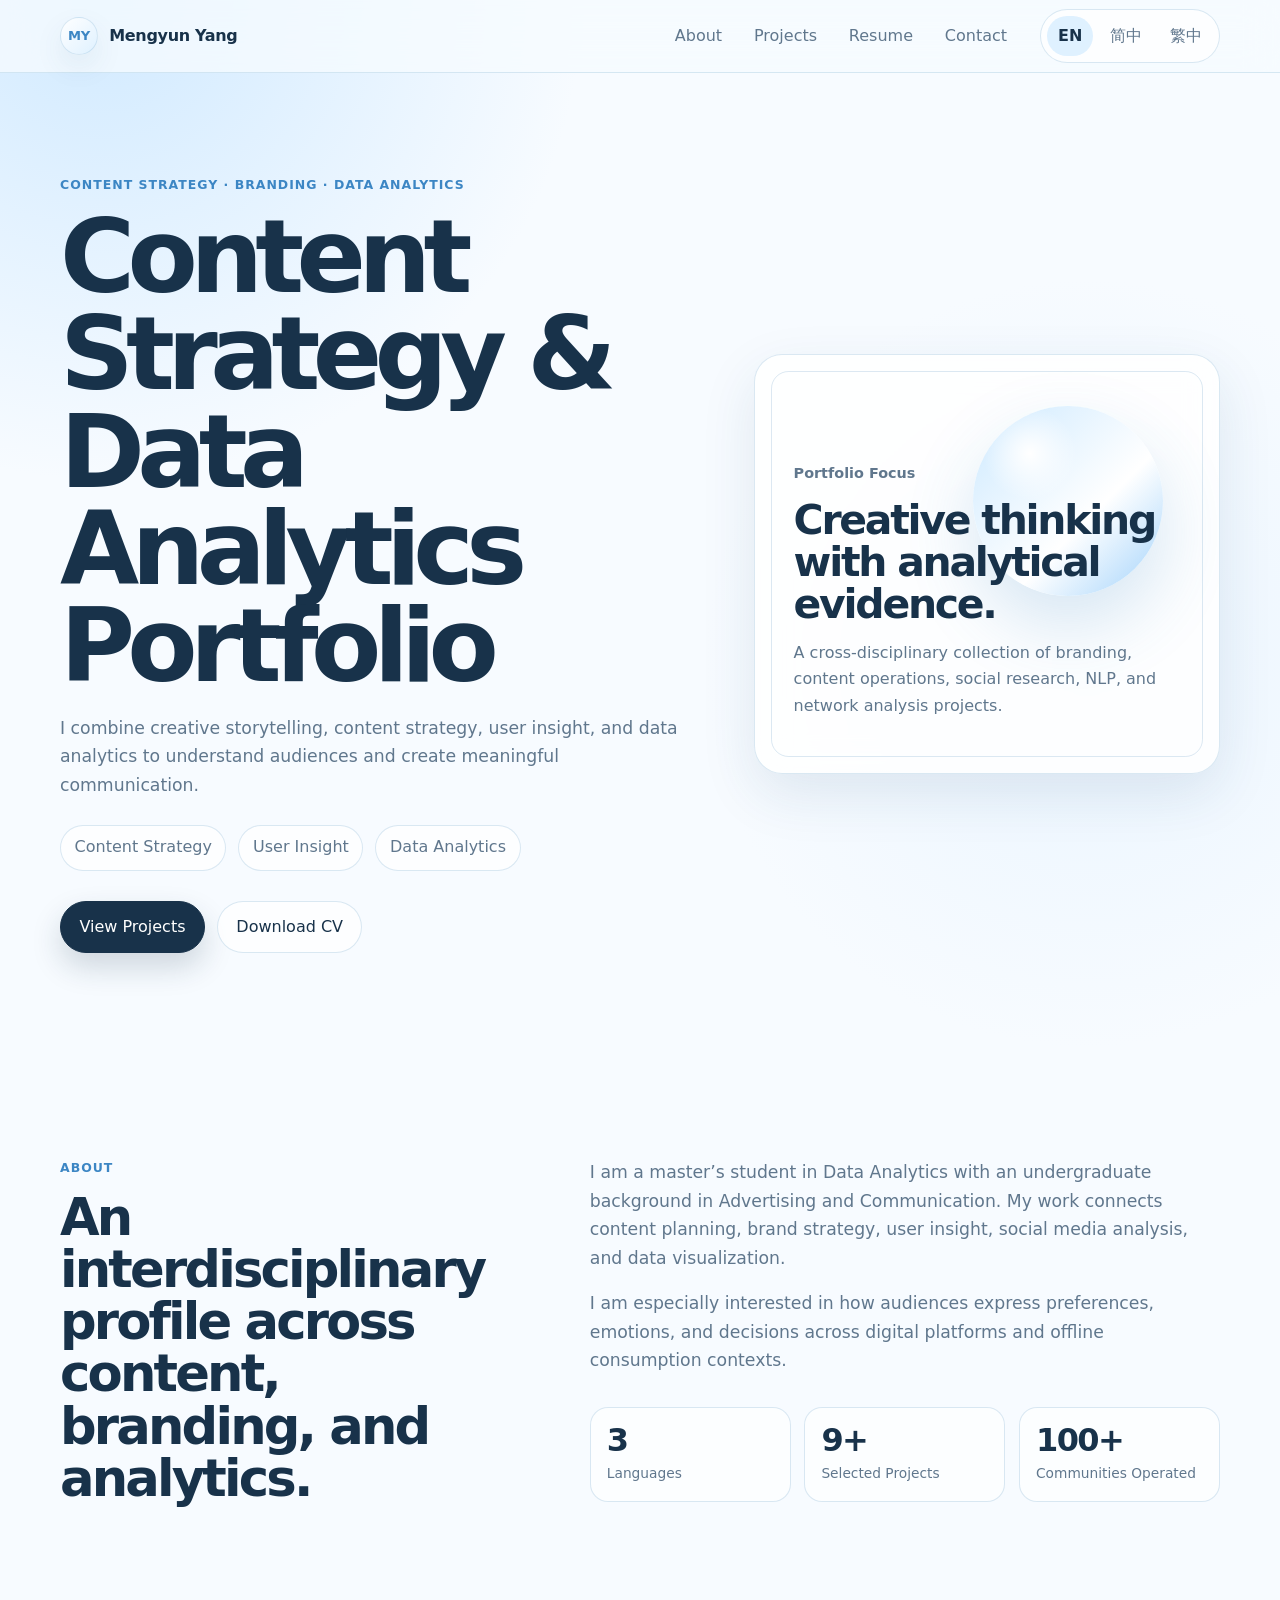
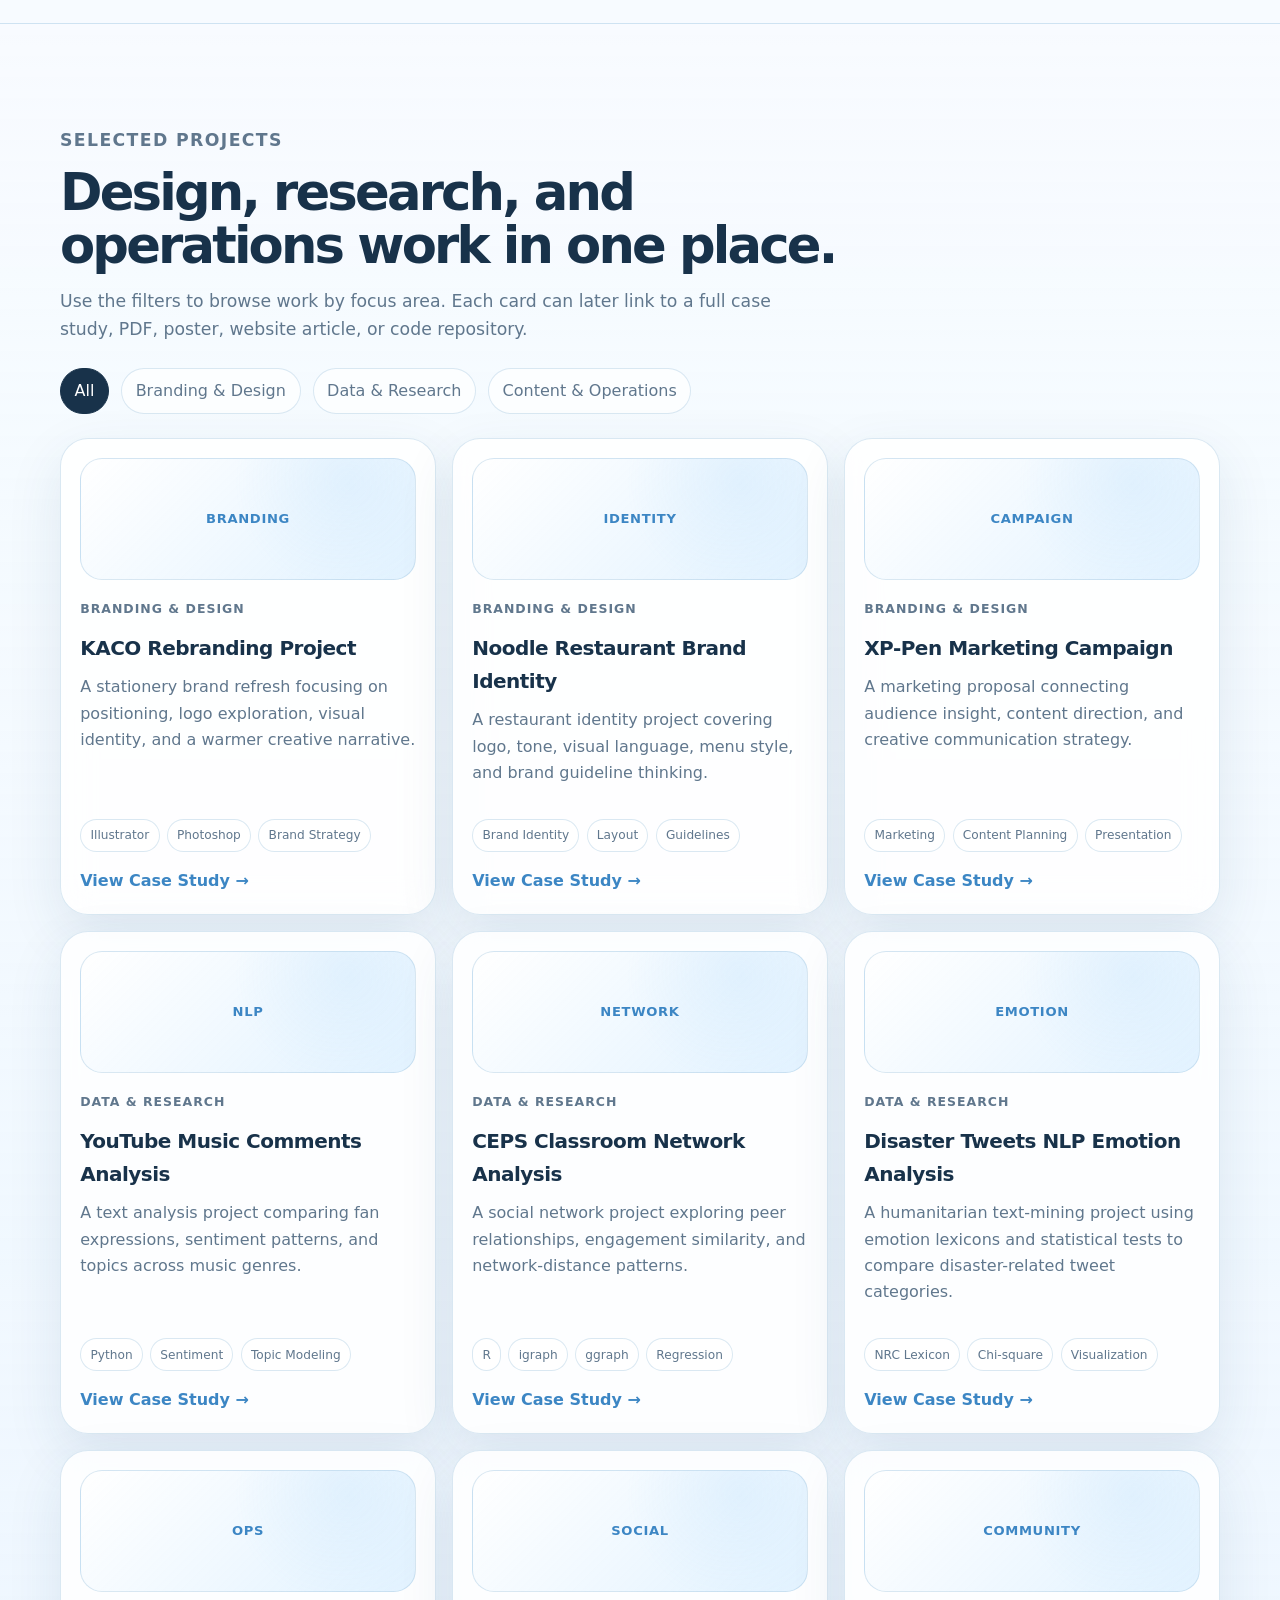
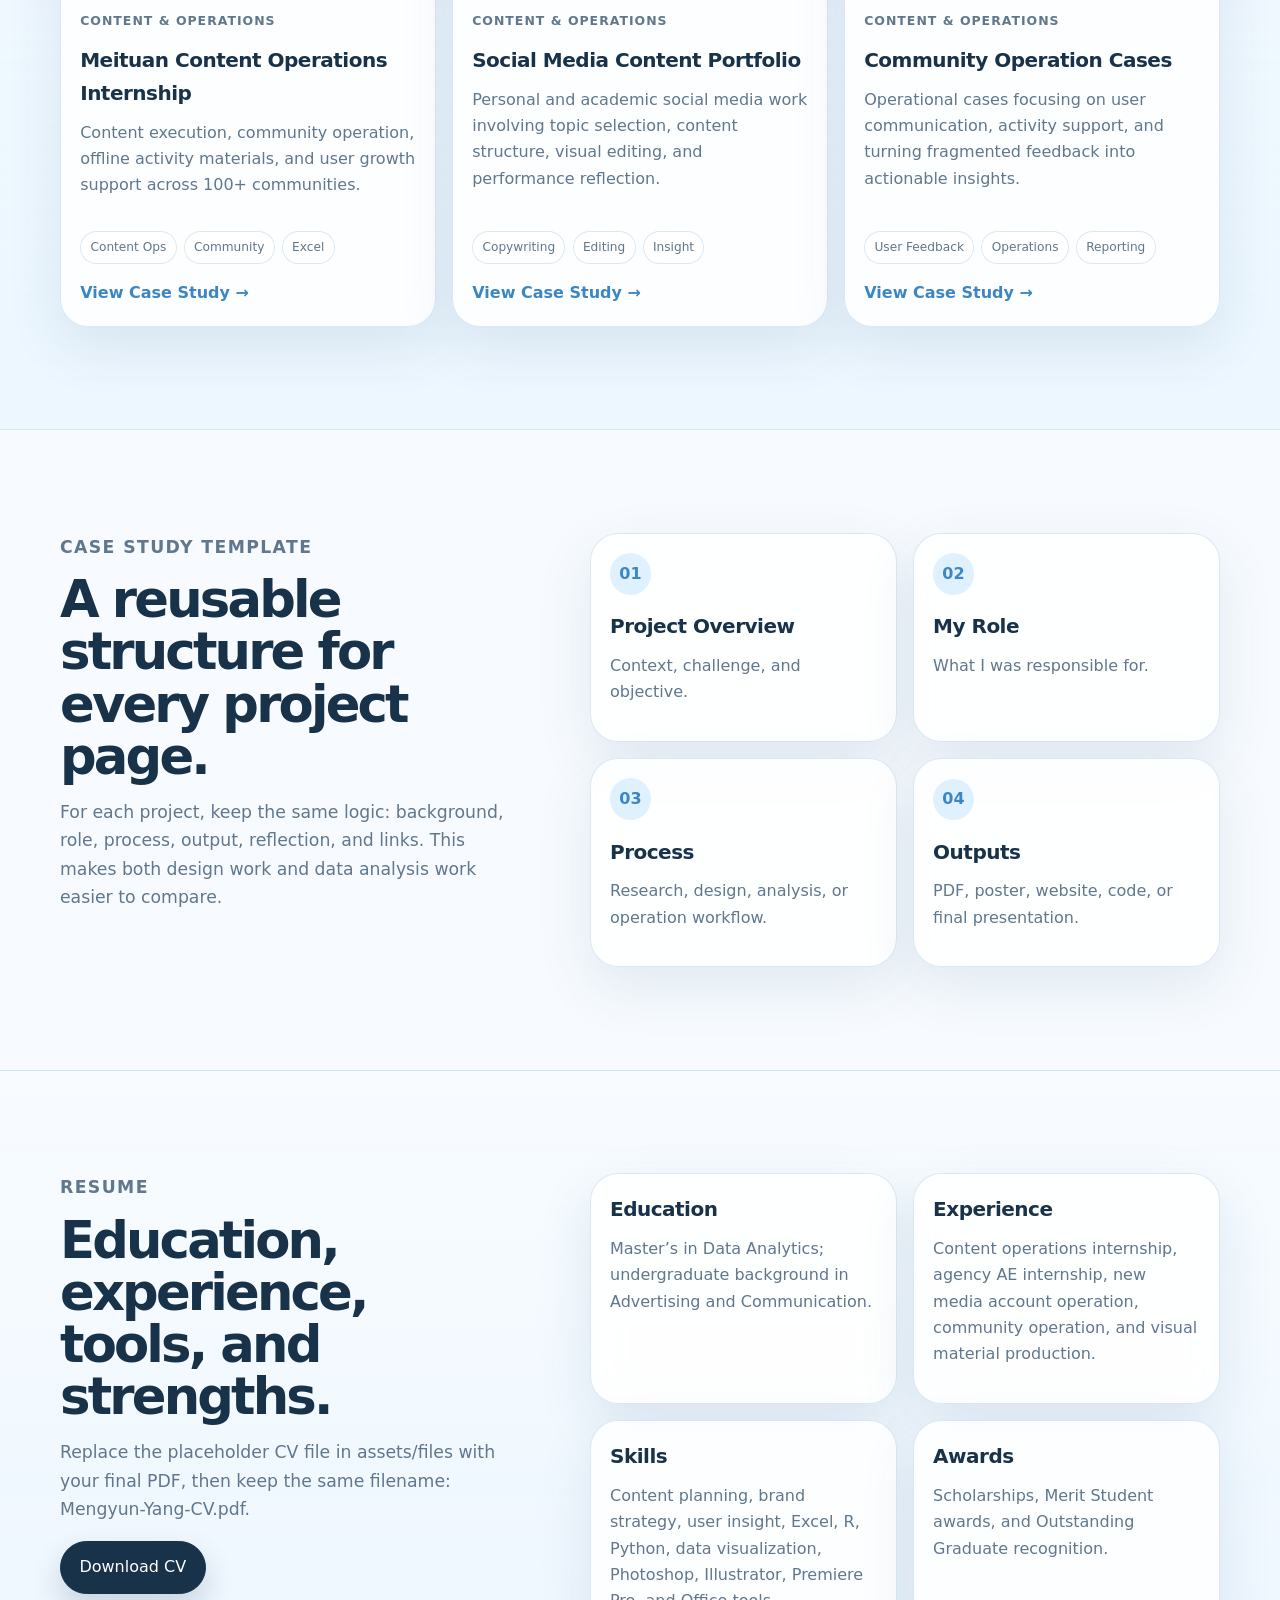
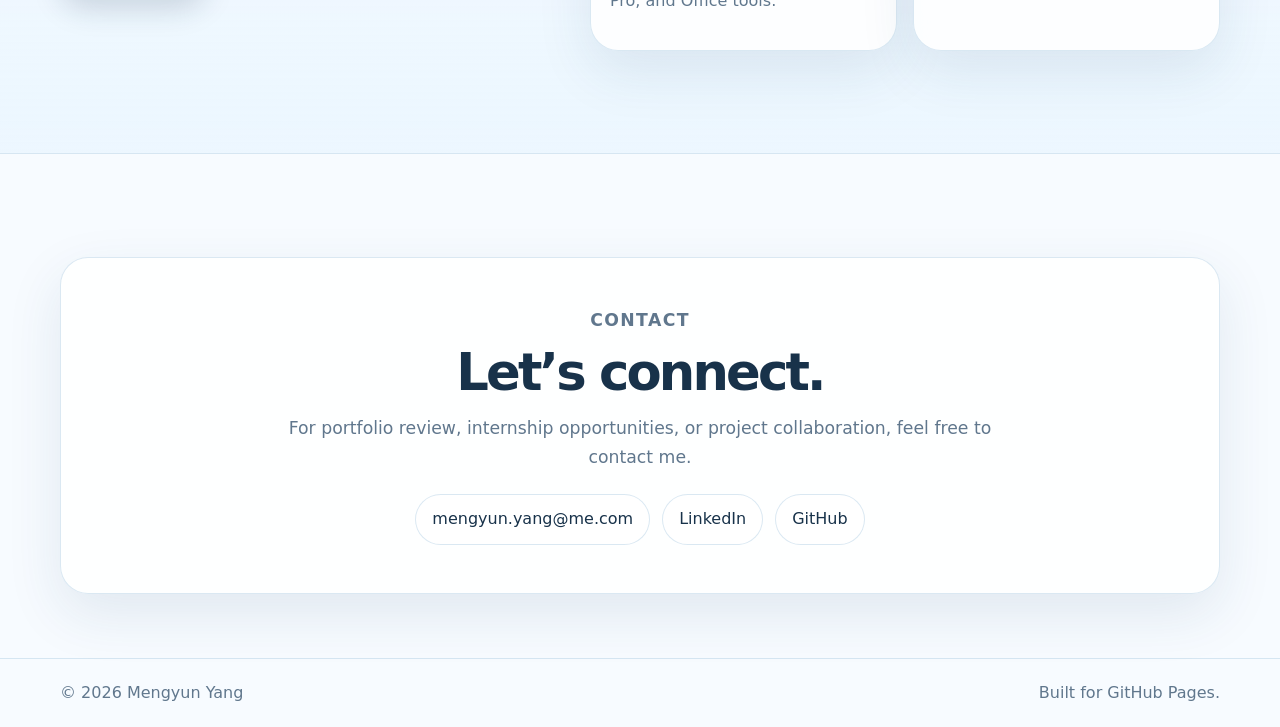
==== index.html @ 07a900ab "Add files via upload" ====
<!doctype html>
<html lang="en" data-theme="light">
<head>
  <meta charset="utf-8" />
  <meta name="viewport" content="width=device-width,initial-scale=1" />
  <title>Mengyun Yang | Content Strategy & Data Analytics Portfolio</title>
  <meta name="description" content="Mengyun Yang's portfolio in content strategy, branding, operations, and data analytics." />
  <meta name="author" content="Mengyun Yang" />
  <meta property="og:title" content="Mengyun Yang Portfolio" />
  <meta property="og:description" content="Content Strategy, Branding, Operations, and Data Analytics Portfolio." />
  <meta property="og:type" content="website" />
  <link rel="icon" href="assets/images/favicon.svg" type="image/svg+xml">
  <link rel="stylesheet" href="assets/css/styles.css" />
</head>

<body>
  <a class="skip-link" href="#main">Skip to main content</a>

  <header class="site-header">
    <div class="container nav-shell">
      <a class="brand" href="#home" aria-label="Mengyun Yang home">
        <span class="brand-mark">MY</span>
        <span>Mengyun Yang</span>
      </a>

      <button class="menu-button" type="button" aria-label="Open navigation" aria-expanded="false">
        <span></span><span></span>
      </button>

      <nav class="site-nav" aria-label="Primary navigation">
        <a href="#about" data-i18n="nav.about">About</a>
        <a href="#projects" data-i18n="nav.projects">Projects</a>
        <a href="#resume" data-i18n="nav.resume">Resume</a>
        <a href="#contact" data-i18n="nav.contact">Contact</a>
      </nav>

      <div class="lang-switcher" aria-label="Language switcher">
        <button type="button" data-lang="en" aria-pressed="true">EN</button>
        <button type="button" data-lang="zhHans" aria-pressed="false">简中</button>
        <button type="button" data-lang="zhHant" aria-pressed="false">繁中</button>
      </div>
    </div>
  </header>

  <main id="main">
    <section id="home" class="hero section">
      <div class="container hero-grid">
        <div class="hero-copy">
          <p class="eyebrow" data-i18n="hero.eyebrow">Content Strategy · Branding · Data Analytics</p>
          <h1 data-i18n="hero.title">Content Strategy & Data Analytics Portfolio</h1>
          <p class="hero-lede" data-i18n="hero.lede">
            I combine creative storytelling, content strategy, user insight, and data analytics to understand audiences and create meaningful communication.
          </p>

          <div class="tag-row" aria-label="Core skills">
            <span data-i18n="hero.tag1">Content Strategy</span>
            <span data-i18n="hero.tag2">User Insight</span>
            <span data-i18n="hero.tag3">Data Analytics</span>
          </div>

          <div class="hero-actions">
            <a class="btn primary" href="#projects" data-i18n="hero.viewProjects">View Projects</a>
            <a class="btn secondary" href="assets/files/Mengyun-Yang-CV.pdf" data-i18n="hero.downloadCV">Download CV</a>
          </div>
        </div>

        <aside class="hero-card" aria-label="Portfolio summary">
          <div class="orb"></div>
          <p class="hero-card-label" data-i18n="hero.cardLabel">Portfolio Focus</p>
          <h2 data-i18n="hero.cardTitle">Creative thinking with analytical evidence.</h2>
          <p data-i18n="hero.cardText">
            A cross-disciplinary collection of branding, content operations, social research, NLP, and network analysis projects.
          </p>
        </aside>
      </div>
    </section>

    <section id="about" class="section">
      <div class="container two-col">
        <div>
          <p class="eyebrow" data-i18n="about.eyebrow">About</p>
          <h2 data-i18n="about.title">An interdisciplinary profile across content, branding, and analytics.</h2>
        </div>
        <div class="prose">
          <p data-i18n="about.p1">
            I am a master’s student in Data Analytics with an undergraduate background in Advertising and Communication. My work connects content planning, brand strategy, user insight, social media analysis, and data visualization.
          </p>
          <p data-i18n="about.p2">
            I am especially interested in how audiences express preferences, emotions, and decisions across digital platforms and offline consumption contexts.
          </p>

          <div class="mini-stats">
            <div><strong>3</strong><span data-i18n="about.stat1">Languages</span></div>
            <div><strong>9+</strong><span data-i18n="about.stat2">Selected Projects</span></div>
            <div><strong>100+</strong><span data-i18n="about.stat3">Communities Operated</span></div>
          </div>
        </div>
      </div>
    </section>

    <section id="projects" class="section section-soft">
      <div class="container">
        <div class="section-head">
          <p class="eyebrow" data-i18n="projects.eyebrow">Selected Projects</p>
          <h2 data-i18n="projects.title">Design, research, and operations work in one place.</h2>
          <p data-i18n="projects.subtitle">
            Use the filters to browse work by focus area. Each card can later link to a full case study, PDF, poster, website article, or code repository.
          </p>
        </div>

        <div class="filter-bar" role="toolbar" aria-label="Project filters">
          <button type="button" class="filter active" data-filter="all" data-i18n="filters.all">All</button>
          <button type="button" class="filter" data-filter="design" data-i18n="filters.design">Branding & Design</button>
          <button type="button" class="filter" data-filter="data" data-i18n="filters.data">Data & Research</button>
          <button type="button" class="filter" data-filter="ops" data-i18n="filters.ops">Content & Operations</button>
        </div>

        <div class="project-grid" id="projectGrid" aria-live="polite"></div>
      </div>
    </section>

    <section id="case-template" class="section">
      <div class="container">
        <div class="case-shell">
          <div>
            <p class="eyebrow" data-i18n="case.eyebrow">Case Study Template</p>
            <h2 data-i18n="case.title">A reusable structure for every project page.</h2>
            <p data-i18n="case.text">
              For each project, keep the same logic: background, role, process, output, reflection, and links. This makes both design work and data analysis work easier to compare.
            </p>
          </div>

          <div class="case-steps">
            <article><span>01</span><h3 data-i18n="case.step1Title">Project Overview</h3><p data-i18n="case.step1Text">Context, challenge, and objective.</p></article>
            <article><span>02</span><h3 data-i18n="case.step2Title">My Role</h3><p data-i18n="case.step2Text">What I was responsible for.</p></article>
            <article><span>03</span><h3 data-i18n="case.step3Title">Process</h3><p data-i18n="case.step3Text">Research, design, analysis, or operation workflow.</p></article>
            <article><span>04</span><h3 data-i18n="case.step4Title">Outputs</h3><p data-i18n="case.step4Text">PDF, poster, website, code, or final presentation.</p></article>
          </div>
        </div>
      </div>
    </section>

    <section id="resume" class="section section-soft">
      <div class="container resume-grid">
        <div>
          <p class="eyebrow" data-i18n="resume.eyebrow">Resume</p>
          <h2 data-i18n="resume.title">Education, experience, tools, and strengths.</h2>
          <p data-i18n="resume.subtitle">
            Replace the placeholder CV file in assets/files with your final PDF, then keep the same filename: Mengyun-Yang-CV.pdf.
          </p>
          <a class="btn primary" href="assets/files/Mengyun-Yang-CV.pdf" data-i18n="resume.download">Download CV</a>
        </div>

        <div class="resume-cards">
          <article class="resume-card">
            <h3 data-i18n="resume.eduTitle">Education</h3>
            <p data-i18n="resume.eduText">Master’s in Data Analytics; undergraduate background in Advertising and Communication.</p>
          </article>

          <article class="resume-card">
            <h3 data-i18n="resume.expTitle">Experience</h3>
            <p data-i18n="resume.expText">Content operations internship, agency AE internship, new media account operation, community operation, and visual material production.</p>
          </article>

          <article class="resume-card">
            <h3 data-i18n="resume.skillTitle">Skills</h3>
            <p data-i18n="resume.skillText">Content planning, brand strategy, user insight, Excel, R, Python, data visualization, Photoshop, Illustrator, Premiere Pro, and Office tools.</p>
          </article>

          <article class="resume-card">
            <h3 data-i18n="resume.awardTitle">Awards</h3>
            <p data-i18n="resume.awardText">Scholarships, Merit Student awards, and Outstanding Graduate recognition.</p>
          </article>
        </div>
      </div>
    </section>

    <section id="contact" class="section contact-section">
      <div class="container contact-card">
        <p class="eyebrow" data-i18n="contact.eyebrow">Contact</p>
        <h2 data-i18n="contact.title">Let’s connect.</h2>
        <p data-i18n="contact.text">For portfolio review, internship opportunities, or project collaboration, feel free to contact me.</p>

        <div class="contact-links">
          <a href="mailto:mengyun.yang@me.com">mengyun.yang@me.com</a>
          <a href="https://www.linkedin.com/" target="_blank" rel="noopener noreferrer">LinkedIn</a>
          <a href="https://github.com/" target="_blank" rel="noopener noreferrer">GitHub</a>
        </div>
      </div>
    </section>
  </main>

  <footer class="site-footer">
    <div class="container footer-inner">
      <span>© <span id="year"></span> Mengyun Yang</span>
      <span data-i18n="footer.note">Built for GitHub Pages.</span>
    </div>
  </footer>

  <script src="assets/js/main.js"></script>
</body>
</html>
---- assets/css/styles.css ----
/* Mengyun Yang Portfolio — GitHub Pages static site */
:root {
  --bg: #f7fbff;
  --bg-soft: #eef7ff;
  --card: rgba(255, 255, 255, 0.86);
  --card-solid: #ffffff;
  --text: #18324a;
  --muted: #60778d;
  --line: rgba(154, 190, 219, 0.36);
  --blue: #8ec6f5;
  --blue-deep: #3c86c4;
  --blue-pale: #dff1ff;
  --shadow: 0 20px 55px rgba(27, 72, 112, 0.10);
  --shadow-soft: 0 12px 30px rgba(27, 72, 112, 0.08);
  --radius: 28px;
  --radius-sm: 18px;
  --max: 1160px;
}

*,
*::before,
*::after {
  box-sizing: border-box;
}

html {
  scroll-behavior: smooth;
}

body {
  margin: 0;
  color: var(--text);
  background:
    radial-gradient(circle at 8% 0%, rgba(196, 228, 255, 0.75), transparent 30rem),
    radial-gradient(circle at 85% 12%, rgba(232, 244, 255, 0.85), transparent 24rem),
    var(--bg);
  font-family:
    Inter,
    ui-sans-serif,
    system-ui,
    -apple-system,
    BlinkMacSystemFont,
    "Segoe UI",
    "Noto Sans SC",
    "Noto Sans TC",
    "PingFang SC",
    "PingFang TC",
    "Microsoft YaHei",
    sans-serif;
  line-height: 1.65;
}

a {
  color: inherit;
  text-decoration: none;
}

button,
input,
textarea {
  font: inherit;
}

button {
  cursor: pointer;
}

img {
  max-width: 100%;
  display: block;
}

.skip-link {
  position: absolute;
  top: 1rem;
  left: 1rem;
  z-index: 999;
  padding: 0.65rem 1rem;
  border-radius: 999px;
  background: white;
  transform: translateY(-200%);
  transition: transform .2s ease;
}

.skip-link:focus {
  transform: translateY(0);
}

.container {
  width: min(var(--max), calc(100% - 2rem));
  margin-inline: auto;
}

.section {
  padding-block: clamp(4rem, 8vw, 7rem);
  scroll-margin-top: 5rem;
}

.section-soft {
  background: linear-gradient(180deg, rgba(255,255,255,0.08), rgba(223,241,255,0.45));
  border-block: 1px solid var(--line);
}

.site-header {
  position: sticky;
  top: 0;
  z-index: 100;
  border-bottom: 1px solid var(--line);
  background: rgba(247, 251, 255, 0.78);
  backdrop-filter: blur(18px);
}

.nav-shell {
  min-height: 72px;
  display: flex;
  align-items: center;
  gap: 1.25rem;
}

.brand {
  display: inline-flex;
  align-items: center;
  gap: 0.7rem;
  font-weight: 760;
  letter-spacing: -0.02em;
  margin-right: auto;
}

.brand-mark {
  width: 38px;
  height: 38px;
  border-radius: 50%;
  display: inline-grid;
  place-items: center;
  background: linear-gradient(135deg, #ffffff, var(--blue-pale));
  border: 1px solid var(--line);
  box-shadow: var(--shadow-soft);
  color: var(--blue-deep);
  font-size: 0.82rem;
}

.site-nav {
  display: flex;
  align-items: center;
  gap: 0.35rem;
}

.site-nav a {
  padding: 0.58rem 0.82rem;
  border-radius: 999px;
  color: var(--muted);
  transition: background .18s ease, color .18s ease;
}

.site-nav a:hover {
  background: rgba(223, 241, 255, 0.8);
  color: var(--text);
}

.lang-switcher {
  display: flex;
  gap: 0.35rem;
  padding: 0.35rem;
  border: 1px solid var(--line);
  border-radius: 999px;
  background: rgba(255,255,255,.65);
}

.lang-switcher button {
  border: 0;
  border-radius: 999px;
  padding: 0.45rem 0.7rem;
  color: var(--muted);
  background: transparent;
}

.lang-switcher button[aria-pressed="true"] {
  background: var(--blue-pale);
  color: var(--text);
  font-weight: 700;
}

.menu-button {
  display: none;
  width: 44px;
  height: 44px;
  border: 1px solid var(--line);
  border-radius: 50%;
  background: rgba(255,255,255,.7);
}

.menu-button span {
  width: 18px;
  height: 2px;
  background: var(--text);
  display: block;
  margin: 5px auto;
  border-radius: 999px;
}

.hero {
  min-height: calc(100vh - 72px);
  display: grid;
  align-items: center;
  padding-block: clamp(4rem, 8vw, 8rem);
}

.hero-grid {
  display: grid;
  grid-template-columns: minmax(0, 1.15fr) minmax(320px, 0.85fr);
  gap: clamp(2rem, 5vw, 5rem);
  align-items: center;
}

.eyebrow {
  margin: 0 0 0.75rem;
  color: var(--blue-deep);
  font-weight: 720;
  letter-spacing: .08em;
  text-transform: uppercase;
  font-size: 0.78rem;
}

h1,
h2,
h3,
p {
  margin-top: 0;
}

h1 {
  max-width: 12ch;
  margin-bottom: 1.2rem;
  font-size: clamp(3.25rem, 8vw, 6.8rem);
  line-height: 0.95;
  letter-spacing: -0.075em;
}

h2 {
  margin-bottom: 1rem;
  font-size: clamp(2rem, 4vw, 3.8rem);
  line-height: 1.02;
  letter-spacing: -0.055em;
}

h3 {
  margin-bottom: 0.6rem;
  font-size: 1.25rem;
  letter-spacing: -0.025em;
}

.hero-lede,
.section-head p,
.prose p,
.case-shell > div > p,
.contact-card p,
.resume-grid > div > p {
  max-width: 66ch;
  color: var(--muted);
  font-size: 1.08rem;
}

.tag-row,
.hero-actions,
.filter-bar,
.contact-links {
  display: flex;
  flex-wrap: wrap;
  gap: 0.75rem;
}

.tag-row {
  margin: 1.6rem 0 1.9rem;
}

.tag-row span,
.filter,
.project-tag {
  border: 1px solid var(--line);
  background: rgba(255,255,255,.7);
  border-radius: 999px;
  padding: 0.55rem 0.85rem;
  color: var(--muted);
}

.btn {
  display: inline-flex;
  align-items: center;
  justify-content: center;
  min-height: 48px;
  padding: 0.75rem 1.15rem;
  border-radius: 999px;
  border: 1px solid var(--line);
  transition: transform .18s ease, box-shadow .18s ease, background .18s ease;
}

.btn:hover {
  transform: translateY(-2px);
}

.btn.primary {
  background: var(--text);
  color: white;
  border-color: var(--text);
  box-shadow: 0 14px 30px rgba(24, 50, 74, .18);
}

.btn.secondary {
  background: rgba(255,255,255,.72);
  color: var(--text);
}

.hero-card,
.contact-card,
.resume-card,
.project-card,
.case-steps article {
  border: 1px solid var(--line);
  background: var(--card);
  box-shadow: var(--shadow);
  border-radius: var(--radius);
  backdrop-filter: blur(16px);
}

.hero-card {
  position: relative;
  overflow: hidden;
  min-height: 420px;
  padding: clamp(1.5rem, 4vw, 2.4rem);
  display: flex;
  flex-direction: column;
  justify-content: flex-end;
}

.orb {
  position: absolute;
  top: 12%;
  right: 12%;
  width: 190px;
  height: 190px;
  border-radius: 50%;
  background:
    radial-gradient(circle at 30% 25%, #fff, transparent 24%),
    linear-gradient(135deg, #cce9ff, #ffffff 60%, #9fd1fb);
  box-shadow: 0 30px 70px rgba(60, 134, 196, .20);
}

.hero-card::before {
  content: "";
  position: absolute;
  inset: 1rem;
  border: 1px solid rgba(154, 190, 219, .35);
  border-radius: calc(var(--radius) - .65rem);
  pointer-events: none;
}

.hero-card-label {
  color: var(--blue-deep);
  font-size: .9rem;
  font-weight: 700;
}

.hero-card h2 {
  position: relative;
  margin-bottom: .9rem;
  font-size: clamp(2rem, 3.2vw, 3rem);
}

.hero-card p {
  position: relative;
  color: var(--muted);
}

.two-col,
.resume-grid,
.case-shell {
  display: grid;
  grid-template-columns: 0.85fr 1.15fr;
  gap: clamp(2rem, 5vw, 4rem);
  align-items: start;
}

.prose {
  font-size: 1.04rem;
}

.mini-stats {
  display: grid;
  grid-template-columns: repeat(3, 1fr);
  gap: .85rem;
  margin-top: 2rem;
}

.mini-stats div {
  padding: 1rem;
  border: 1px solid var(--line);
  border-radius: var(--radius-sm);
  background: rgba(255,255,255,.65);
}

.mini-stats strong {
  display: block;
  font-size: 2rem;
  line-height: 1;
  letter-spacing: -0.05em;
}

.mini-stats span {
  display: block;
  margin-top: 0.4rem;
  color: var(--muted);
  font-size: 0.86rem;
}

.section-head {
  max-width: 780px;
  margin-bottom: 1.5rem;
}

.filter-bar {
  margin-bottom: 1.5rem;
}

.filter {
  cursor: pointer;
  transition: all .18s ease;
}

.filter.active,
.filter:hover {
  background: var(--text);
  color: white;
  border-color: var(--text);
}

.project-grid {
  display: grid;
  grid-template-columns: repeat(3, minmax(0, 1fr));
  gap: 1rem;
}

.project-card {
  min-height: 340px;
  display: flex;
  flex-direction: column;
  padding: 1.2rem;
  overflow: hidden;
  transition: transform .18s ease, box-shadow .18s ease, border-color .18s ease;
}

.project-card:hover {
  transform: translateY(-4px);
  border-color: rgba(60, 134, 196, .35);
  box-shadow: 0 24px 65px rgba(27, 72, 112, .13);
}

.project-cover {
  height: 122px;
  border-radius: 22px;
  margin-bottom: 1.2rem;
  background:
    linear-gradient(135deg, rgba(255,255,255,.7), rgba(223,241,255,.9)),
    radial-gradient(circle at 80% 20%, rgba(142,198,245,.65), transparent 40%);
  border: 1px solid var(--line);
  display: grid;
  place-items: center;
  color: var(--blue-deep);
  font-size: .82rem;
  font-weight: 700;
  letter-spacing: .05em;
  text-transform: uppercase;
}

.project-card p {
  color: var(--muted);
}

.project-meta {
  display: flex;
  flex-wrap: wrap;
  gap: 0.45rem;
  margin-top: auto;
  padding-top: 1rem;
}

.project-tag {
  font-size: 0.76rem;
  padding: 0.36rem 0.58rem;
}

.card-actions {
  display: flex;
  flex-wrap: wrap;
  gap: .6rem;
  margin-top: 1rem;
}

.card-link {
  color: var(--blue-deep);
  font-weight: 700;
}

.case-steps {
  display: grid;
  grid-template-columns: repeat(2, minmax(0, 1fr));
  gap: 1rem;
}

.case-steps article,
.resume-card {
  padding: 1.2rem;
}

.case-steps span {
  display: inline-grid;
  place-items: center;
  width: 2.6rem;
  height: 2.6rem;
  border-radius: 50%;
  background: var(--blue-pale);
  color: var(--blue-deep);
  font-weight: 800;
  margin-bottom: 1rem;
}

.case-steps p,
.resume-card p {
  color: var(--muted);
}

.resume-cards {
  display: grid;
  grid-template-columns: repeat(2, minmax(0, 1fr));
  gap: 1rem;
}

.contact-section {
  padding-bottom: 4rem;
}

.contact-card {
  padding: clamp(1.5rem, 5vw, 3rem);
  text-align: center;
}

.contact-card p {
  margin-inline: auto;
}

.contact-links {
  justify-content: center;
  margin-top: 1.4rem;
}

.contact-links a {
  border: 1px solid var(--line);
  border-radius: 999px;
  background: rgba(255,255,255,.72);
  padding: 0.72rem 1rem;
  transition: all .18s ease;
}

.contact-links a:hover {
  transform: translateY(-2px);
  background: var(--blue-pale);
}

.site-footer {
  border-top: 1px solid var(--line);
  padding: 1.3rem 0;
  color: var(--muted);
}

.footer-inner {
  display: flex;
  justify-content: space-between;
  gap: 1rem;
  flex-wrap: wrap;
}

@media (max-width: 980px) {
  .hero-grid,
  .two-col,
  .resume-grid,
  .case-shell {
    grid-template-columns: 1fr;
  }

  h1 {
    max-width: 100%;
  }

  .project-grid {
    grid-template-columns: repeat(2, minmax(0, 1fr));
  }

  .hero-card {
    min-height: 340px;
  }
}

@media (max-width: 760px) {
  .nav-shell {
    flex-wrap: wrap;
    padding-block: .75rem;
  }

  .menu-button {
    display: inline-block;
  }

  .site-nav {
    order: 10;
    display: none;
    width: 100%;
    flex-direction: column;
    align-items: stretch;
    padding-top: .5rem;
  }

  .site-nav.open {
    display: flex;
  }

  .site-nav a {
    background: rgba(255,255,255,.65);
  }

  .lang-switcher {
    margin-left: auto;
  }

  .project-grid,
  .case-steps,
  .resume-cards,
  .mini-stats {
    grid-template-columns: 1fr;
  }

  .section {
    padding-block: 4rem;
  }

  h1 {
    font-size: clamp(3rem, 15vw, 4.6rem);
  }
}

@media (prefers-reduced-motion: reduce) {
  *,
  *::before,
  *::after {
    transition: none !important;
    scroll-behavior: auto !important;
  }
}
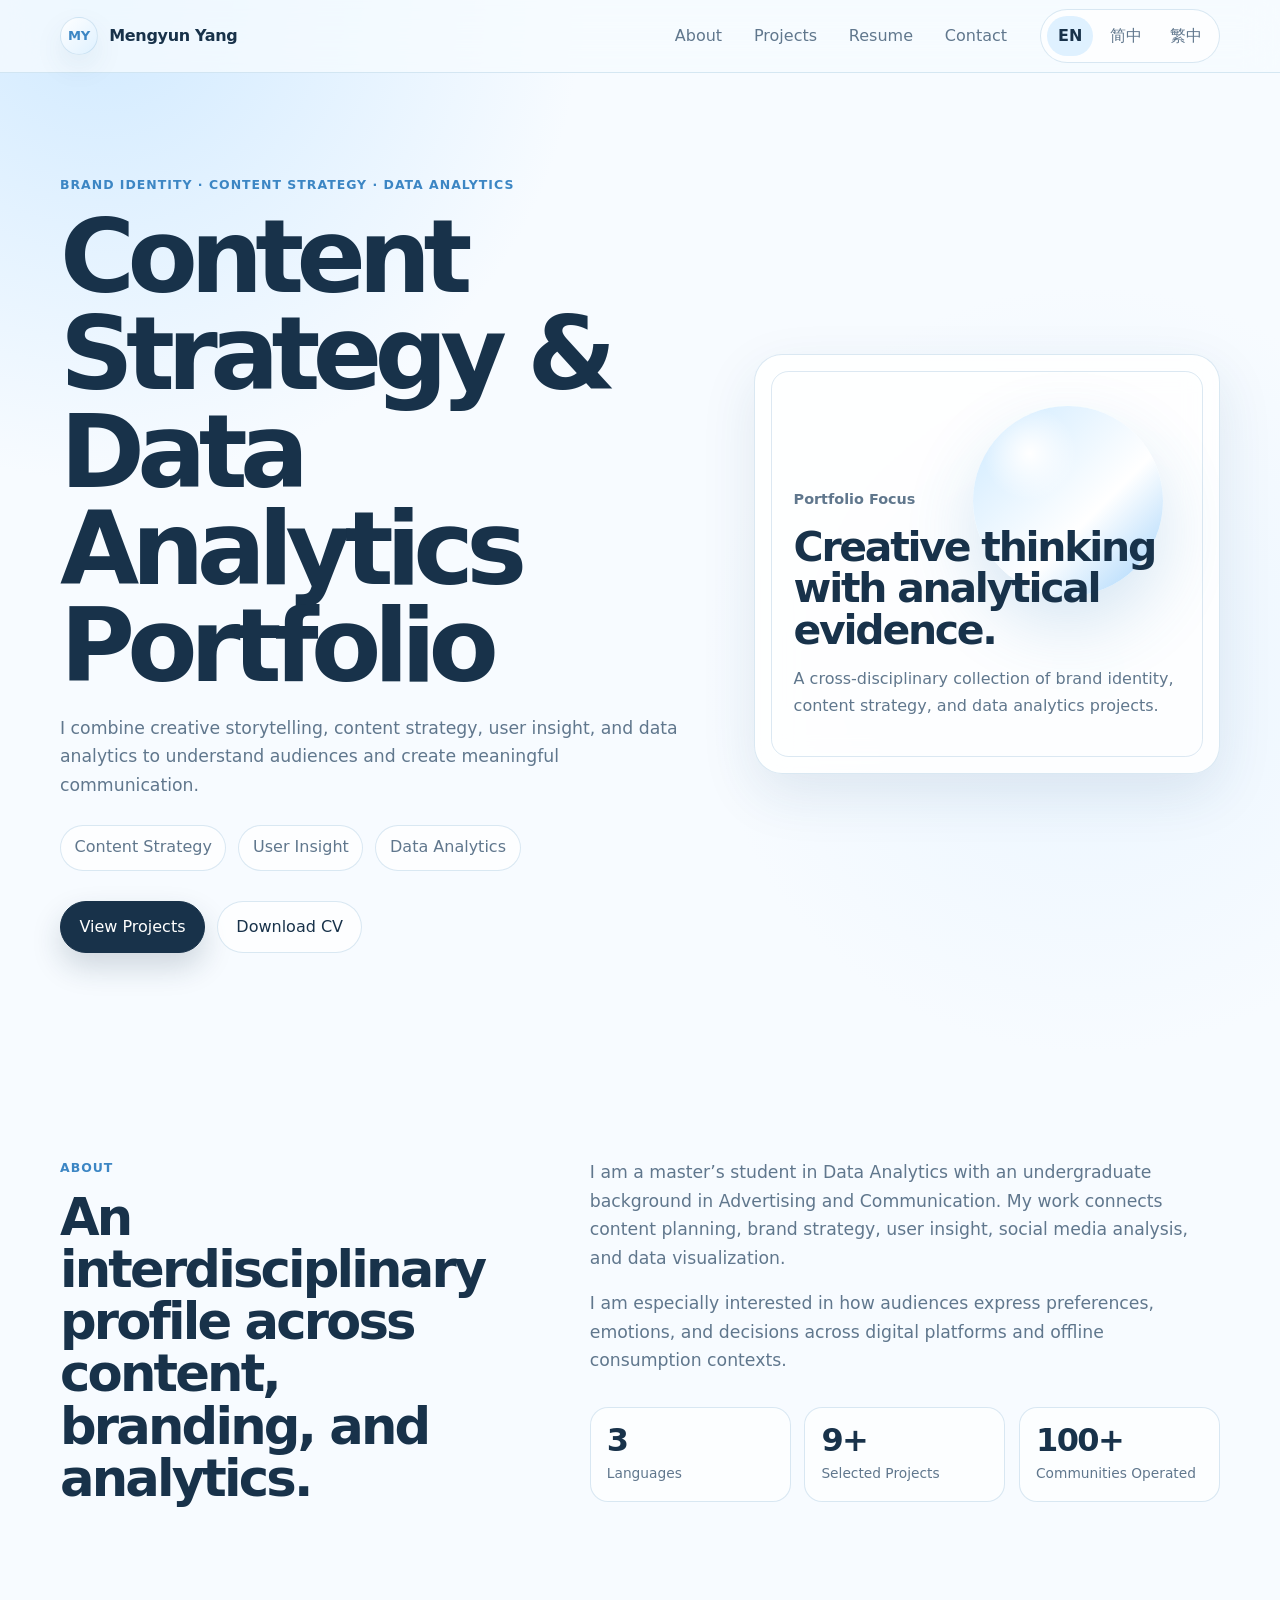
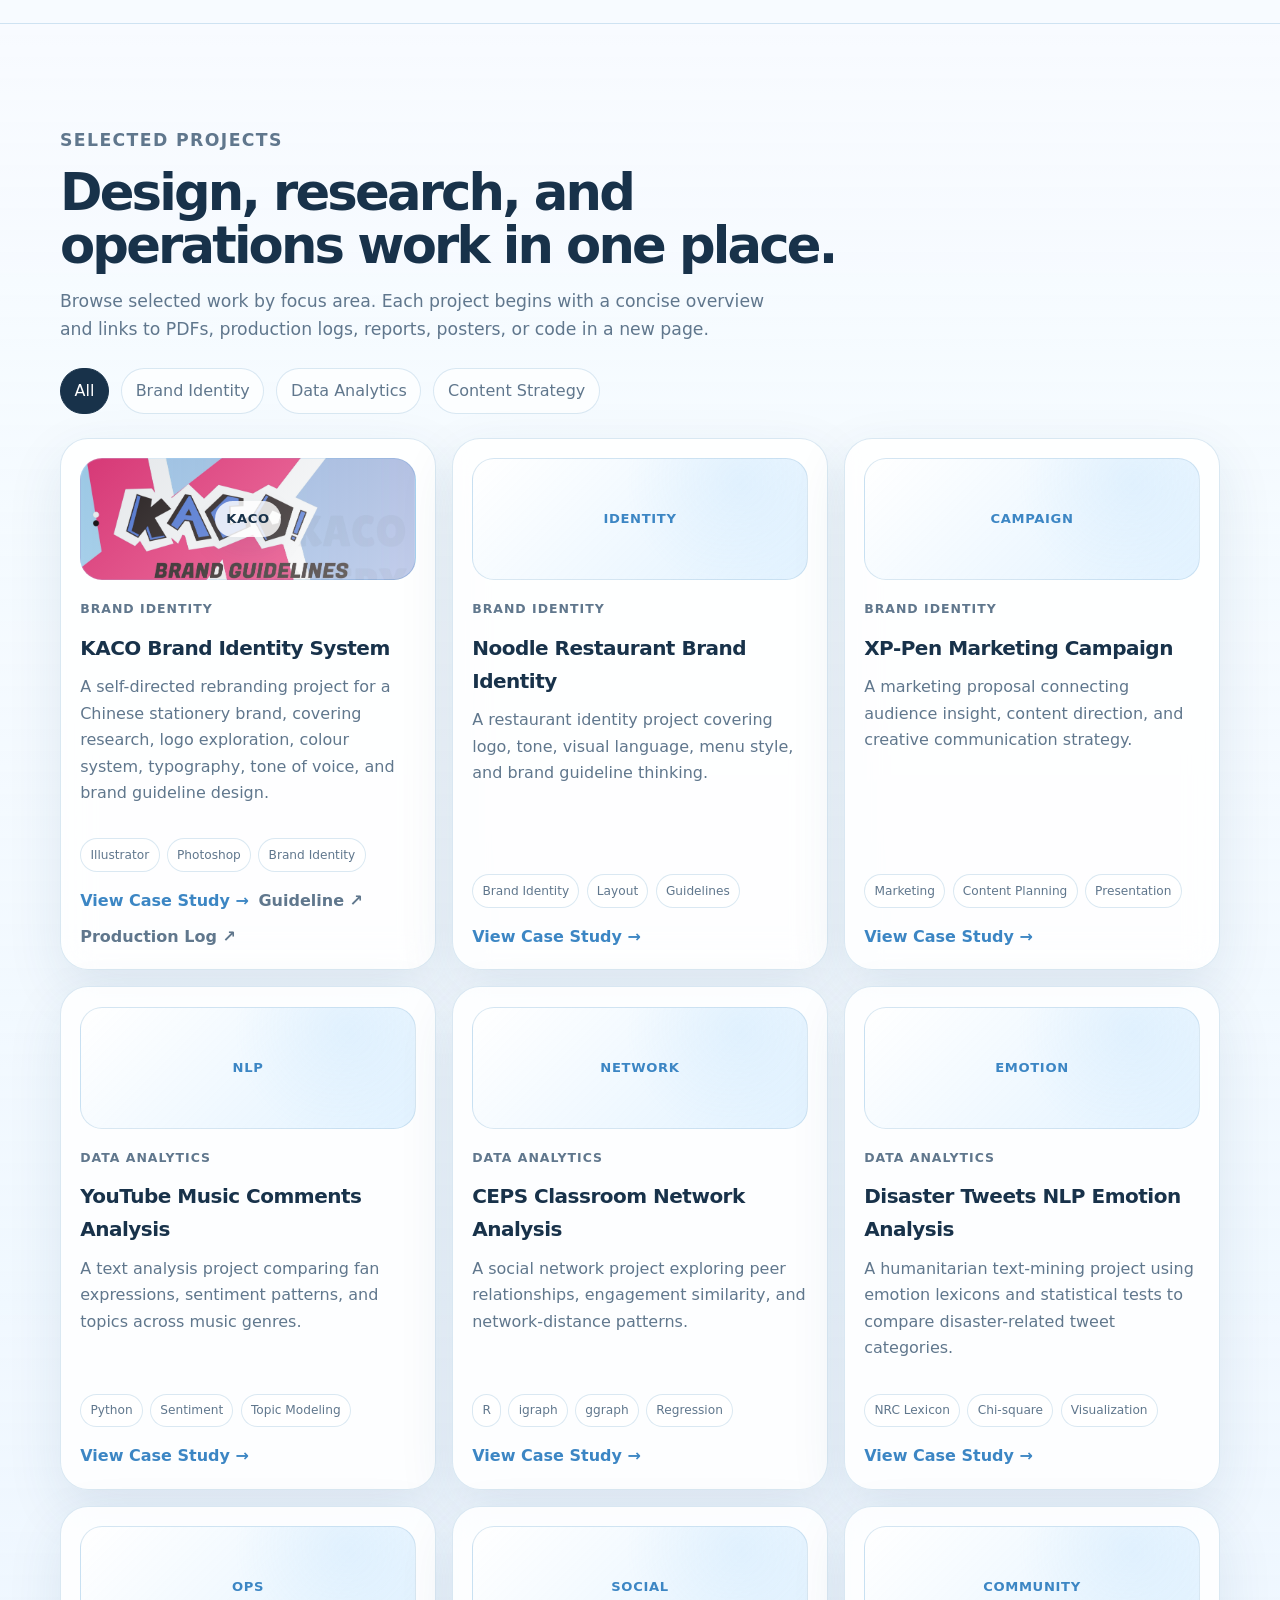
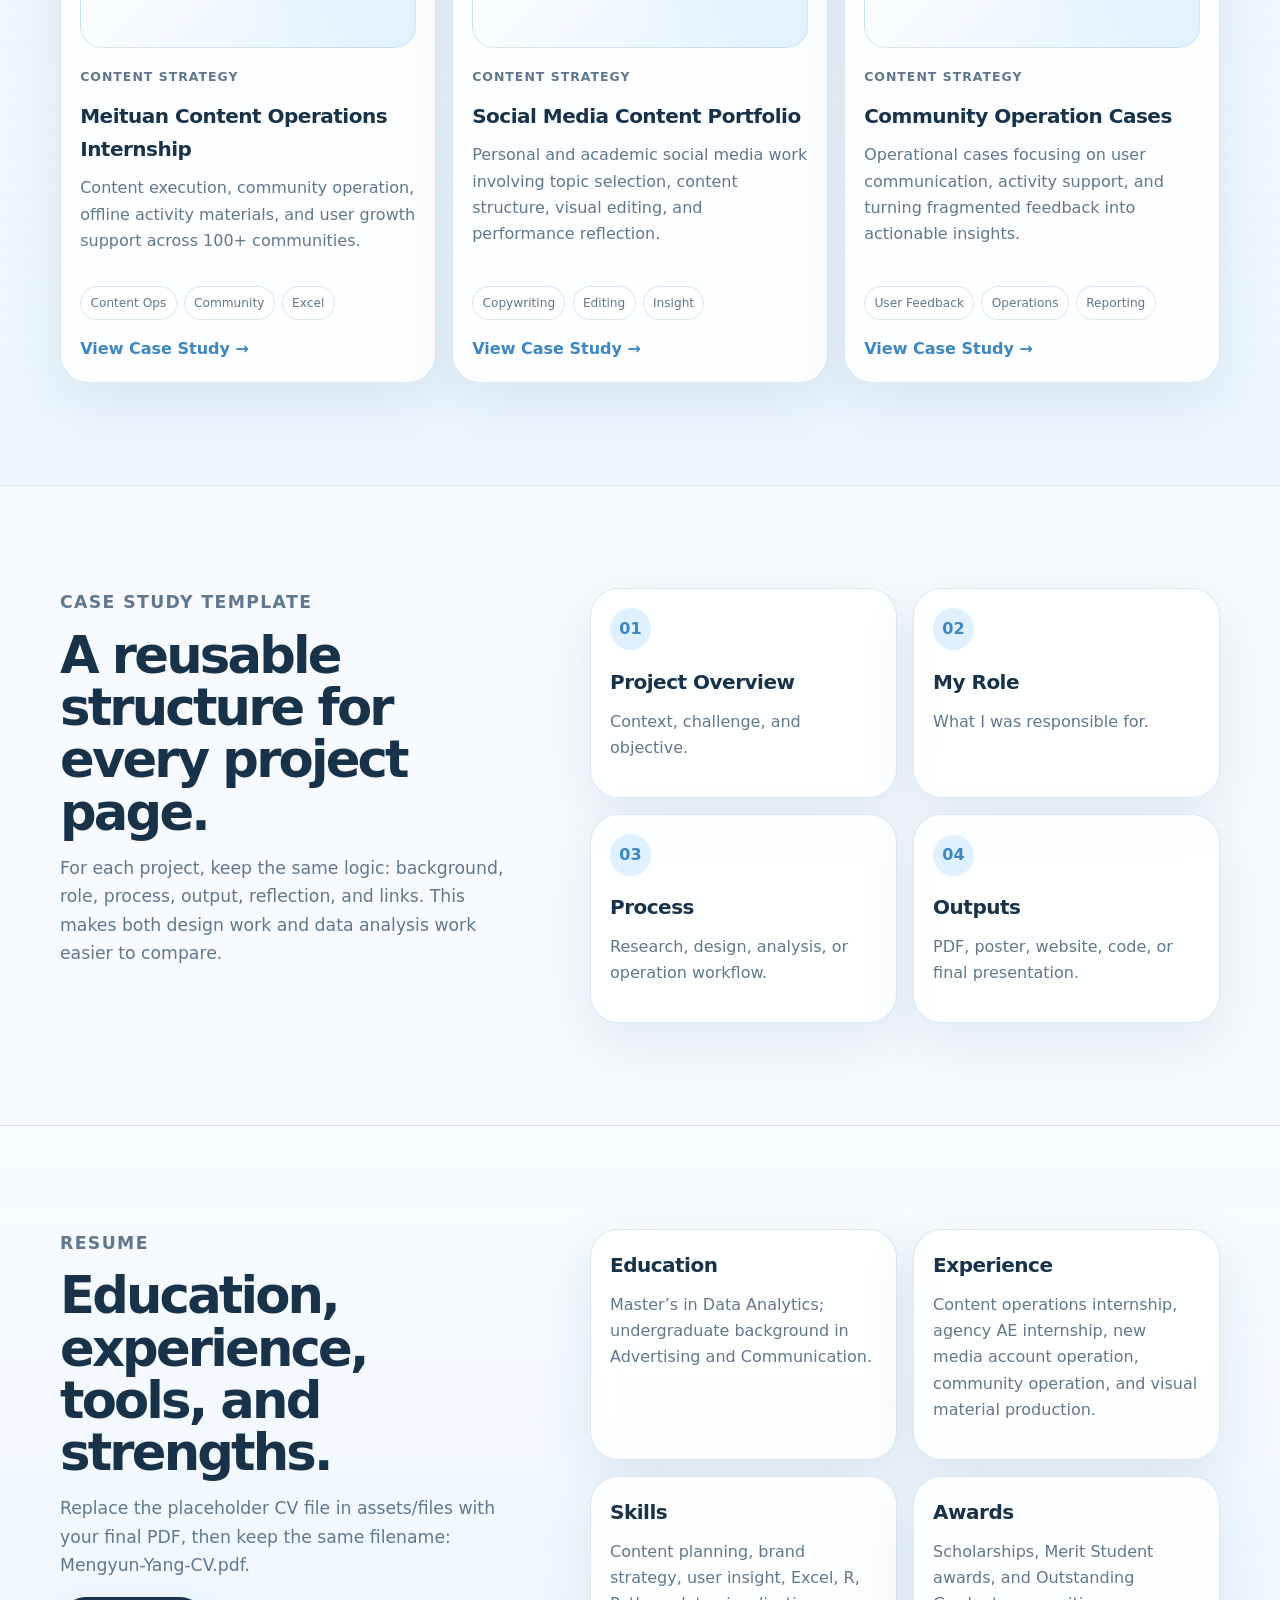
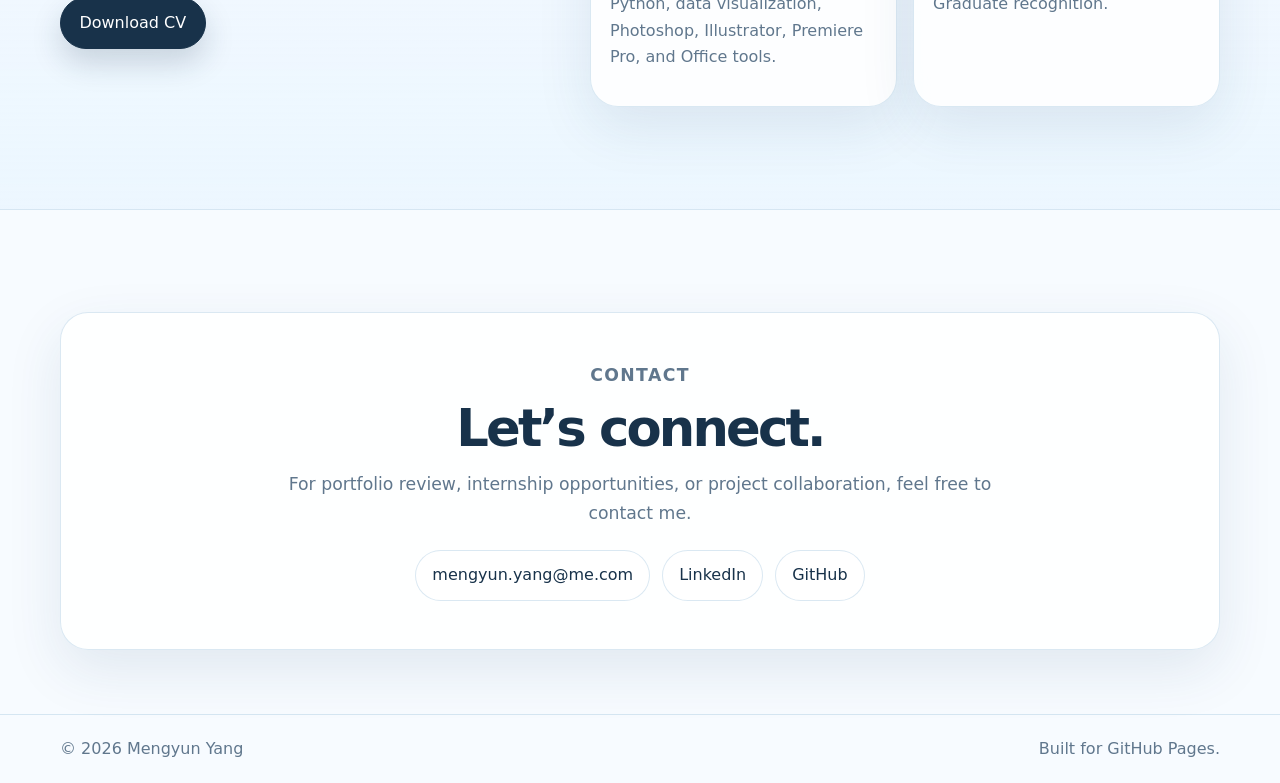
==== commit 875ed036: "Add files via upload" ====
--- a/index.html
+++ b/index.html
@@ -3,11 +3,11 @@
 <head>
   <meta charset="utf-8" />
   <meta name="viewport" content="width=device-width,initial-scale=1" />
-  <title>Mengyun Yang | Content Strategy & Data Analytics Portfolio</title>
-  <meta name="description" content="Mengyun Yang's portfolio in content strategy, branding, operations, and data analytics." />
+  <title>Mengyun Yang | Brand Identity, Brand Identity, Content Strategy & Data Analytics Portfolio</title>
+  <meta name="description" content="Mengyun Yang's portfolio in brand identity, content strategy, and data analytics." />
   <meta name="author" content="Mengyun Yang" />
   <meta property="og:title" content="Mengyun Yang Portfolio" />
-  <meta property="og:description" content="Content Strategy, Branding, Operations, and Data Analytics Portfolio." />
+  <meta property="og:description" content="Brand Identity, Content Strategy, and Data Analytics Portfolio." />
   <meta property="og:type" content="website" />
   <link rel="icon" href="assets/images/favicon.svg" type="image/svg+xml">
   <link rel="stylesheet" href="assets/css/styles.css" />
@@ -46,15 +46,15 @@
     <section id="home" class="hero section">
       <div class="container hero-grid">
         <div class="hero-copy">
-          <p class="eyebrow" data-i18n="hero.eyebrow">Content Strategy · Branding · Data Analytics</p>
-          <h1 data-i18n="hero.title">Content Strategy & Data Analytics Portfolio</h1>
+          <p class="eyebrow" data-i18n="hero.eyebrow">Brand Identity · Content Strategy · Data Analytics</p>
+          <h1 data-i18n="hero.title">Brand Identity, Content Strategy & Data Analytics Portfolio</h1>
           <p class="hero-lede" data-i18n="hero.lede">
-            I combine creative storytelling, content strategy, user insight, and data analytics to understand audiences and create meaningful communication.
+            I work across brand identity, content strategy, and data analytics to understand audiences and create meaningful communication.
           </p>
 
           <div class="tag-row" aria-label="Core skills">
-            <span data-i18n="hero.tag1">Content Strategy</span>
-            <span data-i18n="hero.tag2">User Insight</span>
+            <span data-i18n="hero.tag1">Brand Identity</span>
+            <span data-i18n="hero.tag2">Content Strategy</span>
             <span data-i18n="hero.tag3">Data Analytics</span>
           </div>
 
@@ -69,7 +69,7 @@
           <p class="hero-card-label" data-i18n="hero.cardLabel">Portfolio Focus</p>
           <h2 data-i18n="hero.cardTitle">Creative thinking with analytical evidence.</h2>
           <p data-i18n="hero.cardText">
-            A cross-disciplinary collection of branding, content operations, social research, NLP, and network analysis projects.
+            A cross-disciplinary collection of brand identity, content strategy, and data analytics projects.
           </p>
         </aside>
       </div>
@@ -110,9 +110,9 @@
 
         <div class="filter-bar" role="toolbar" aria-label="Project filters">
           <button type="button" class="filter active" data-filter="all" data-i18n="filters.all">All</button>
-          <button type="button" class="filter" data-filter="design" data-i18n="filters.design">Branding & Design</button>
-          <button type="button" class="filter" data-filter="data" data-i18n="filters.data">Data & Research</button>
-          <button type="button" class="filter" data-filter="ops" data-i18n="filters.ops">Content & Operations</button>
+          <button type="button" class="filter" data-filter="design" data-i18n="filters.design">Brand Identity</button>
+          <button type="button" class="filter" data-filter="data" data-i18n="filters.data">Data Analytics</button>
+          <button type="button" class="filter" data-filter="ops" data-i18n="filters.ops">Content Strategy</button>
         </div>
 
         <div class="project-grid" id="projectGrid" aria-live="polite"></div>
--- a/assets/css/styles.css
+++ b/assets/css/styles.css
@@ -654,3 +654,140 @@
     scroll-behavior: auto !important;
   }
 }
+
+/* Project detail additions */
+.image-cover {
+  position: relative;
+  background-size: cover;
+  background-position: center;
+  overflow: hidden;
+}
+
+.image-cover::after {
+  content: "";
+  position: absolute;
+  inset: 0;
+  background: linear-gradient(135deg, rgba(24, 50, 74, .12), rgba(255,255,255,.38));
+}
+
+.image-cover span {
+  position: relative;
+  z-index: 1;
+  padding: .42rem .7rem;
+  border-radius: 999px;
+  background: rgba(255,255,255,.82);
+  color: var(--text);
+  box-shadow: var(--shadow-soft);
+}
+
+.muted-link {
+  color: var(--muted);
+}
+
+.project-hero {
+  padding-top: clamp(5rem, 9vw, 8rem);
+}
+
+.breadcrumb {
+  display: inline-flex;
+  align-items: center;
+  gap: .5rem;
+  margin-bottom: 2rem;
+  color: var(--muted);
+  font-weight: 700;
+}
+
+.project-detail-grid {
+  display: grid;
+  grid-template-columns: minmax(0, 1.05fr) minmax(320px, .95fr);
+  gap: clamp(2rem, 5vw, 4rem);
+  align-items: center;
+}
+
+.project-visual-card {
+  padding: 1rem;
+  border: 1px solid var(--line);
+  border-radius: var(--radius);
+  background: rgba(255,255,255,.72);
+  box-shadow: var(--shadow);
+}
+
+.project-visual-card img {
+  border-radius: calc(var(--radius) - .7rem);
+  border: 1px solid var(--line);
+}
+
+.info-strip {
+  display: grid;
+  grid-template-columns: repeat(3, 1fr);
+  gap: .8rem;
+  margin-top: 1.4rem;
+}
+
+.info-strip div {
+  padding: 1rem;
+  border: 1px solid var(--line);
+  border-radius: var(--radius-sm);
+  background: rgba(255,255,255,.72);
+}
+
+.info-strip span {
+  display: block;
+  color: var(--muted);
+  font-size: .78rem;
+  text-transform: uppercase;
+  letter-spacing: .08em;
+  font-weight: 800;
+}
+
+.info-strip strong {
+  display: block;
+  margin-top: .3rem;
+}
+
+.detail-section {
+  padding-block: clamp(3.6rem, 7vw, 5.8rem);
+}
+
+.detail-grid {
+  display: grid;
+  grid-template-columns: .8fr 1.2fr;
+  gap: clamp(2rem, 5vw, 4rem);
+}
+
+.detail-card {
+  padding: 1.4rem;
+  border: 1px solid var(--line);
+  border-radius: var(--radius);
+  background: var(--card);
+  box-shadow: var(--shadow-soft);
+}
+
+.output-list {
+  display: grid;
+  grid-template-columns: repeat(3, minmax(0, 1fr));
+  gap: .8rem;
+  margin-top: 1.2rem;
+}
+
+.output-list span {
+  padding: .75rem .85rem;
+  border: 1px solid var(--line);
+  border-radius: 999px;
+  background: rgba(255,255,255,.76);
+  color: var(--muted);
+  font-weight: 700;
+  text-align: center;
+}
+
+@media (max-width: 860px) {
+  .project-detail-grid,
+  .detail-grid {
+    grid-template-columns: 1fr;
+  }
+
+  .info-strip,
+  .output-list {
+    grid-template-columns: 1fr;
+  }
+}
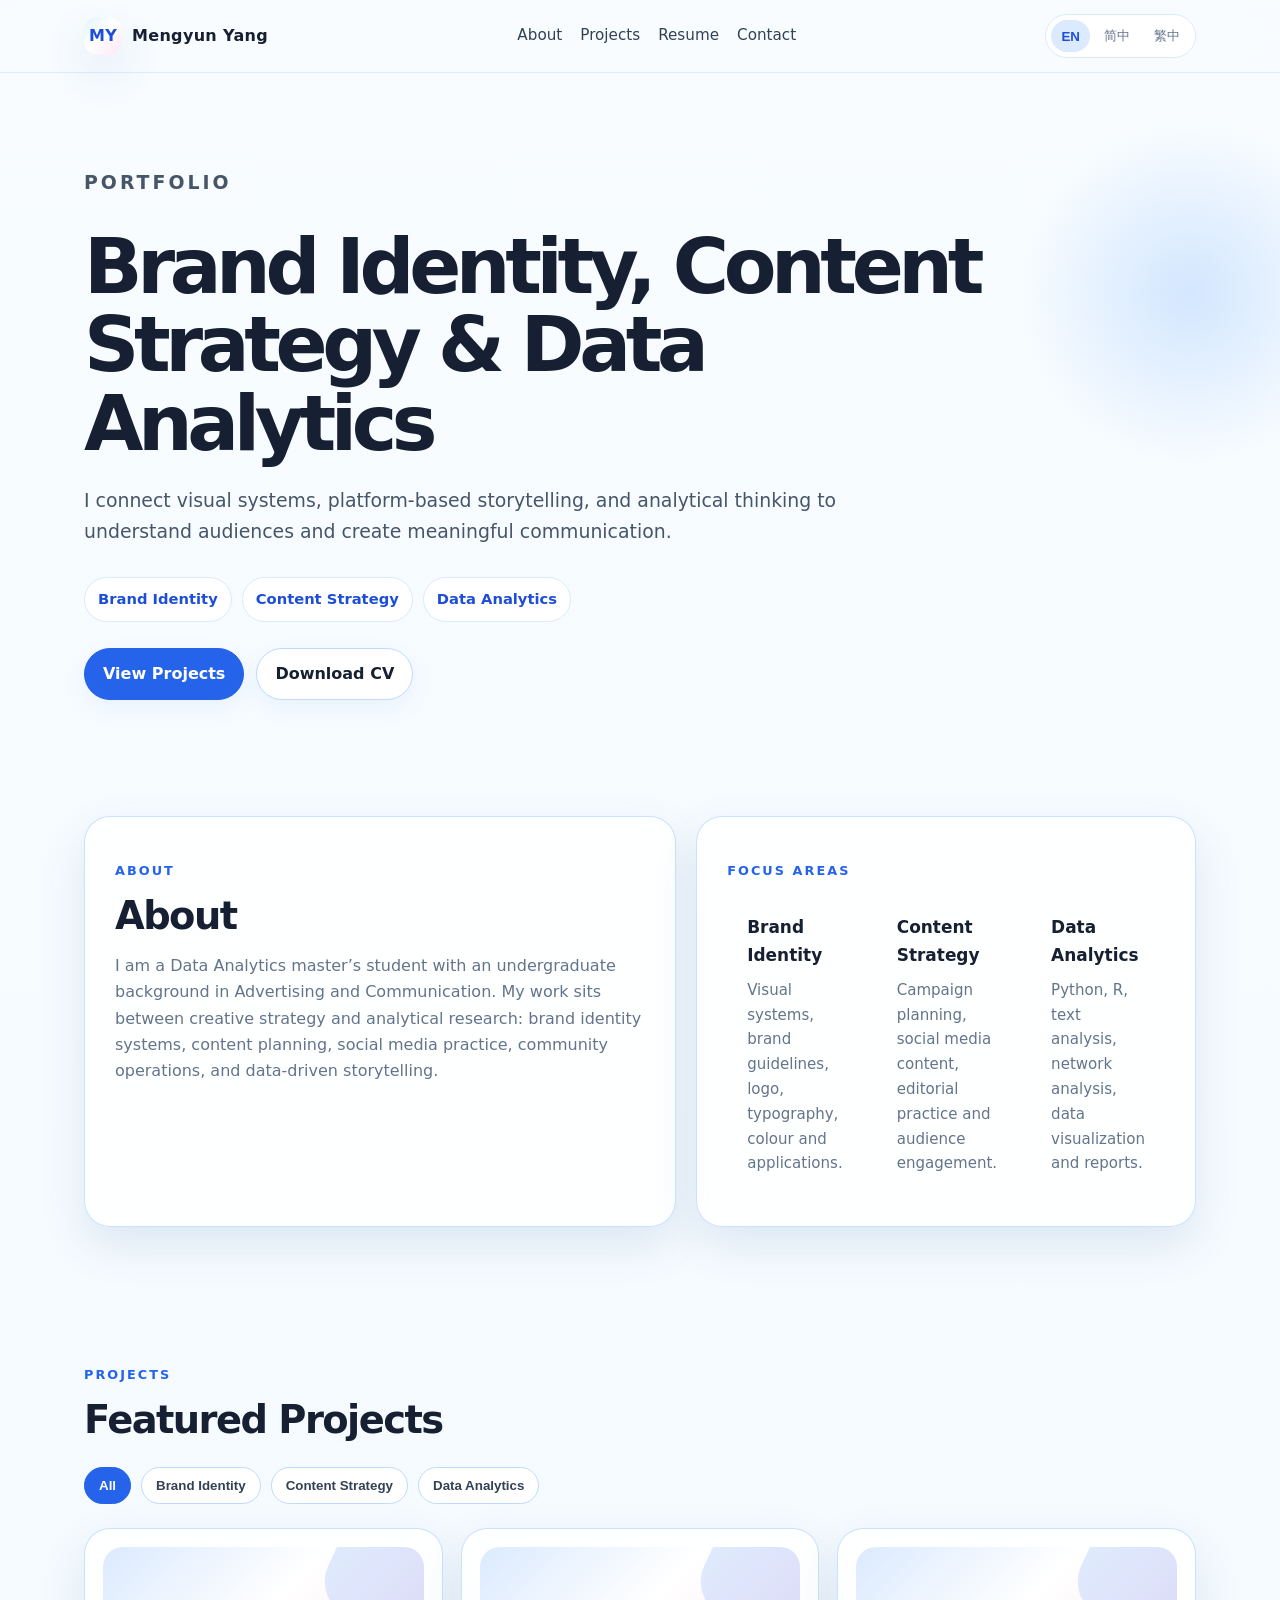
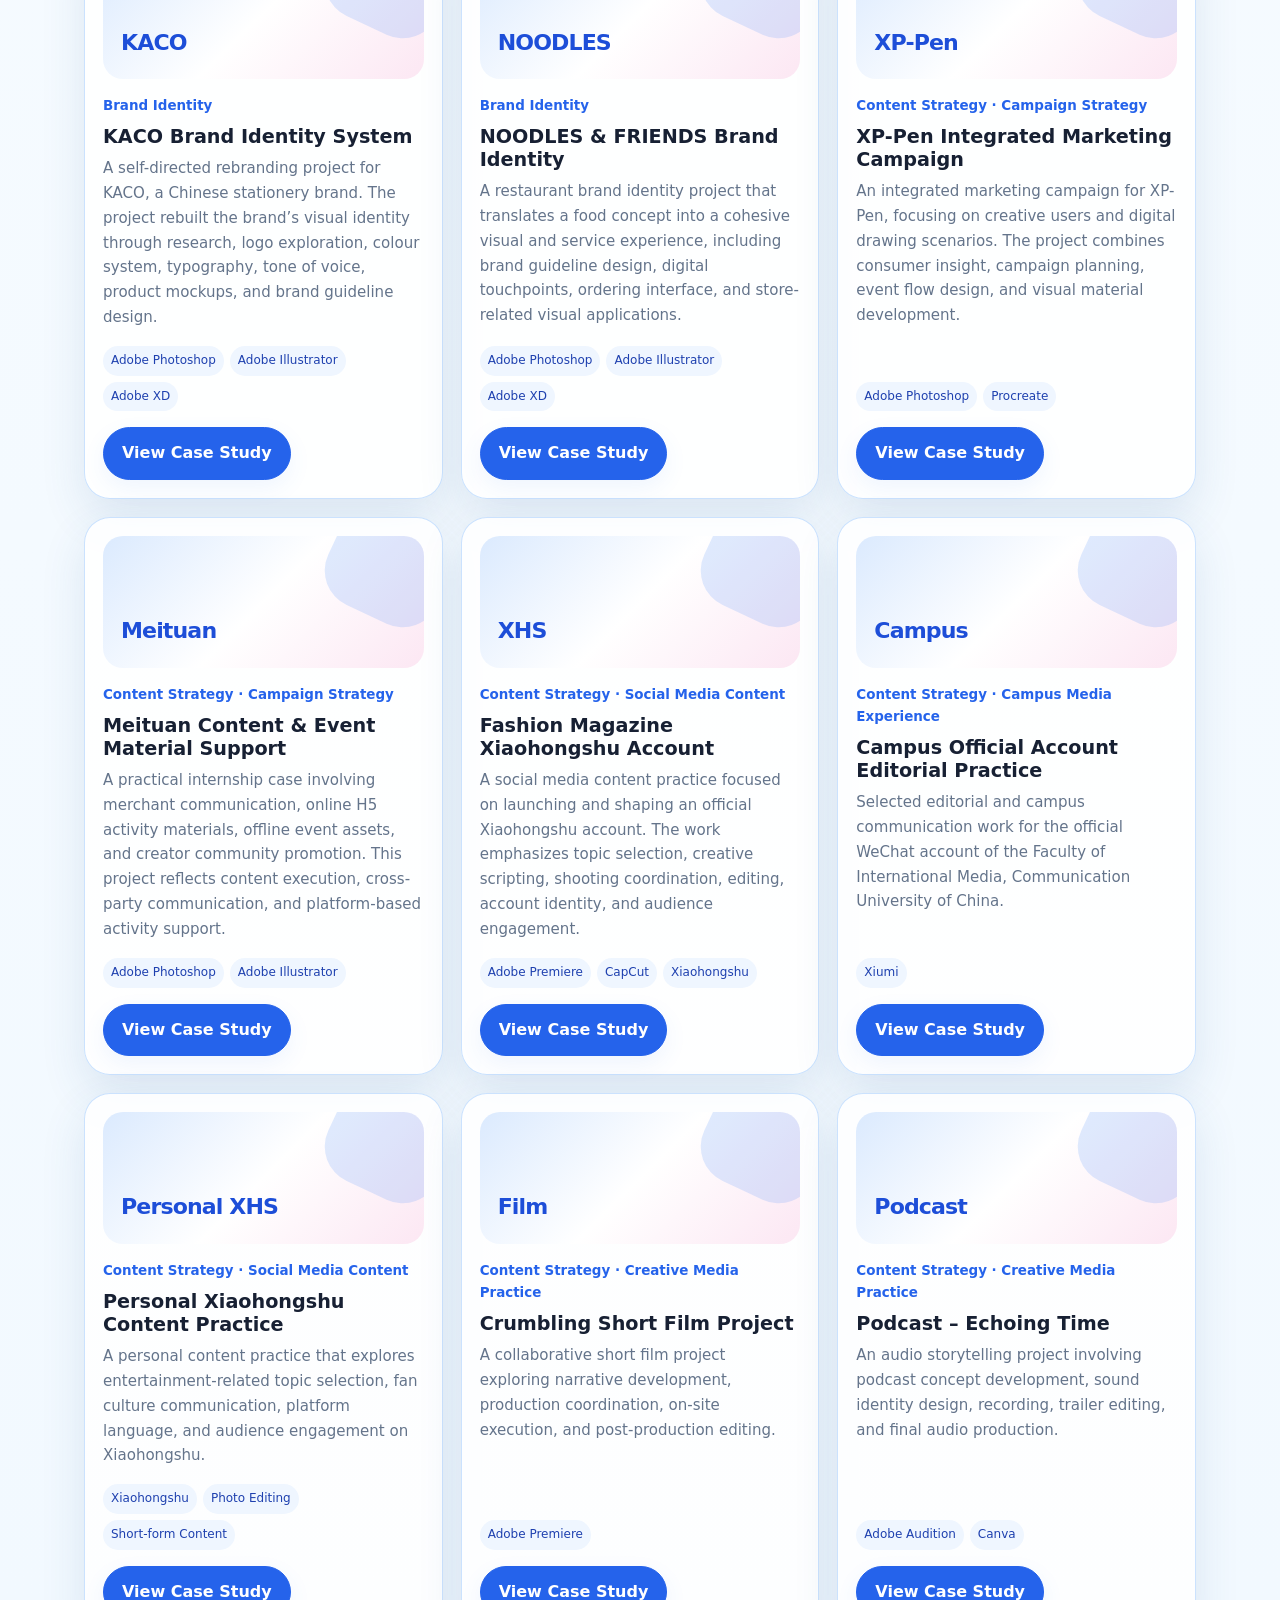
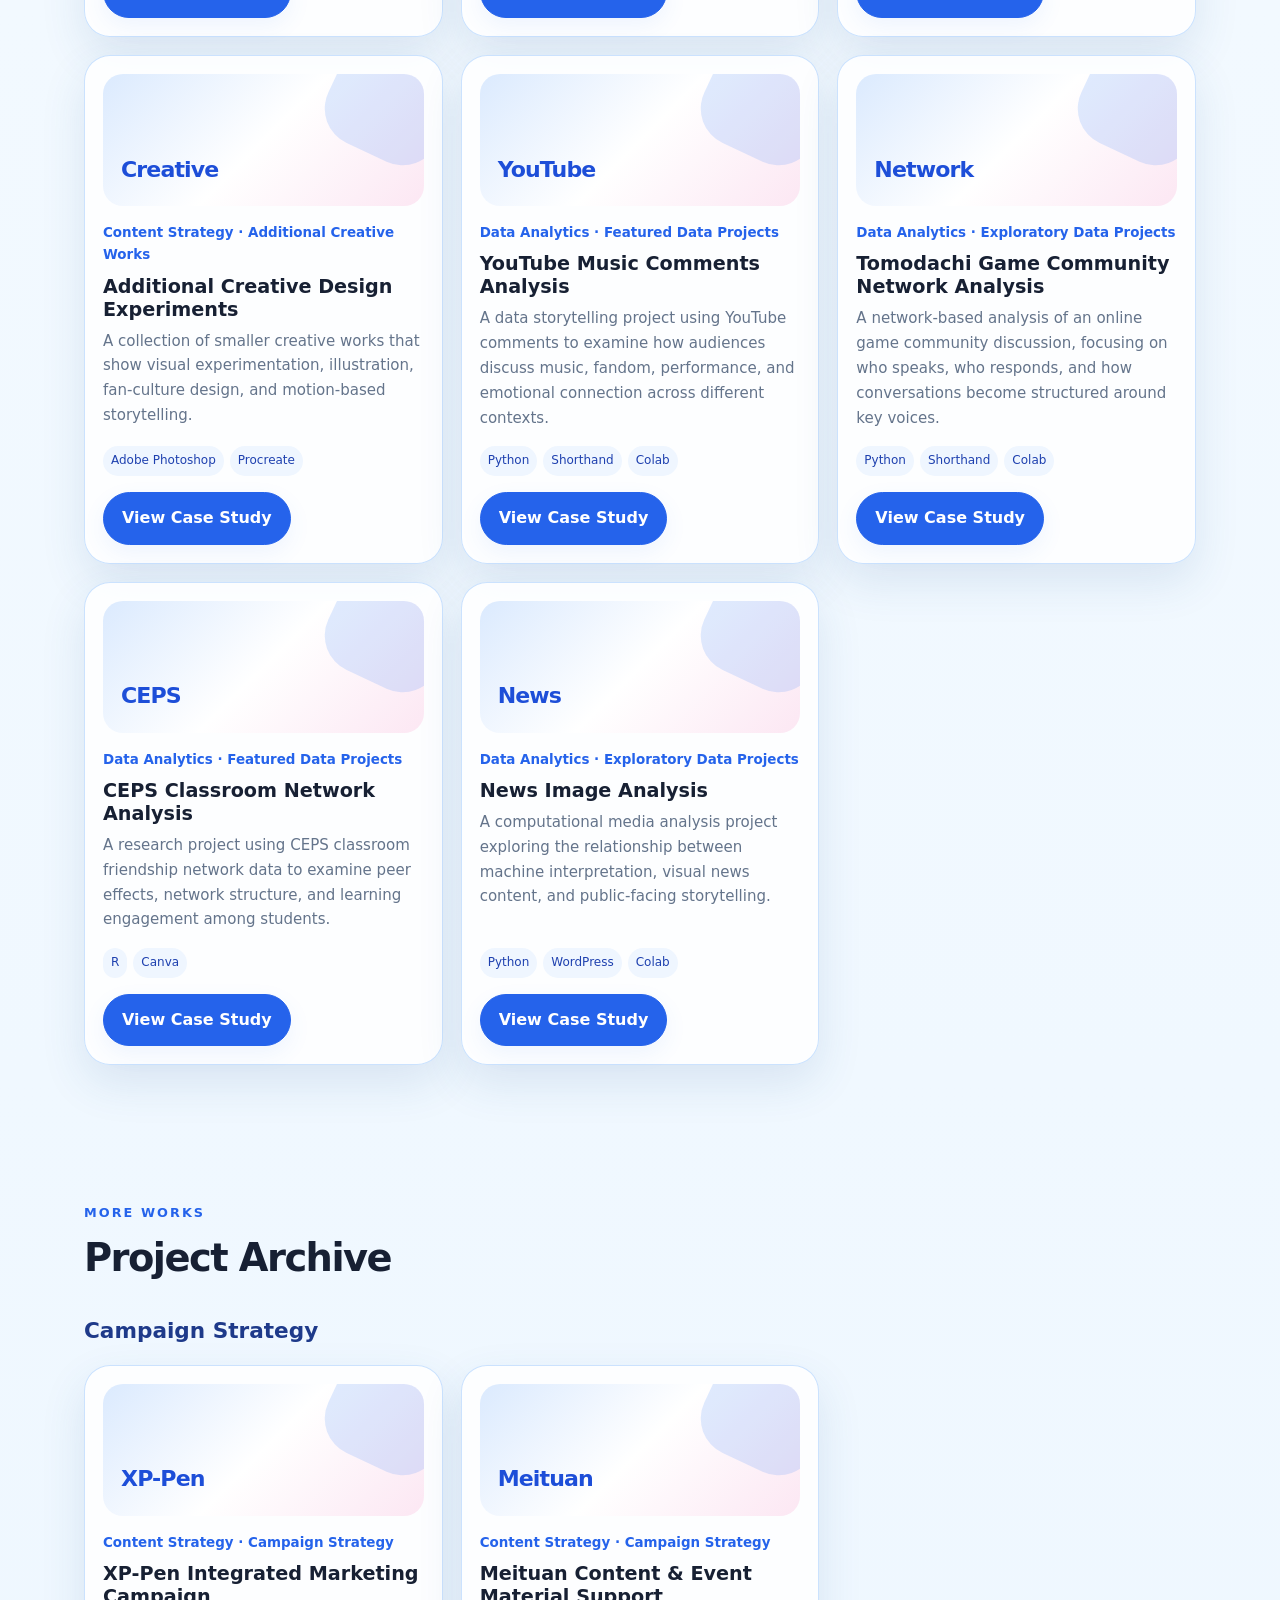
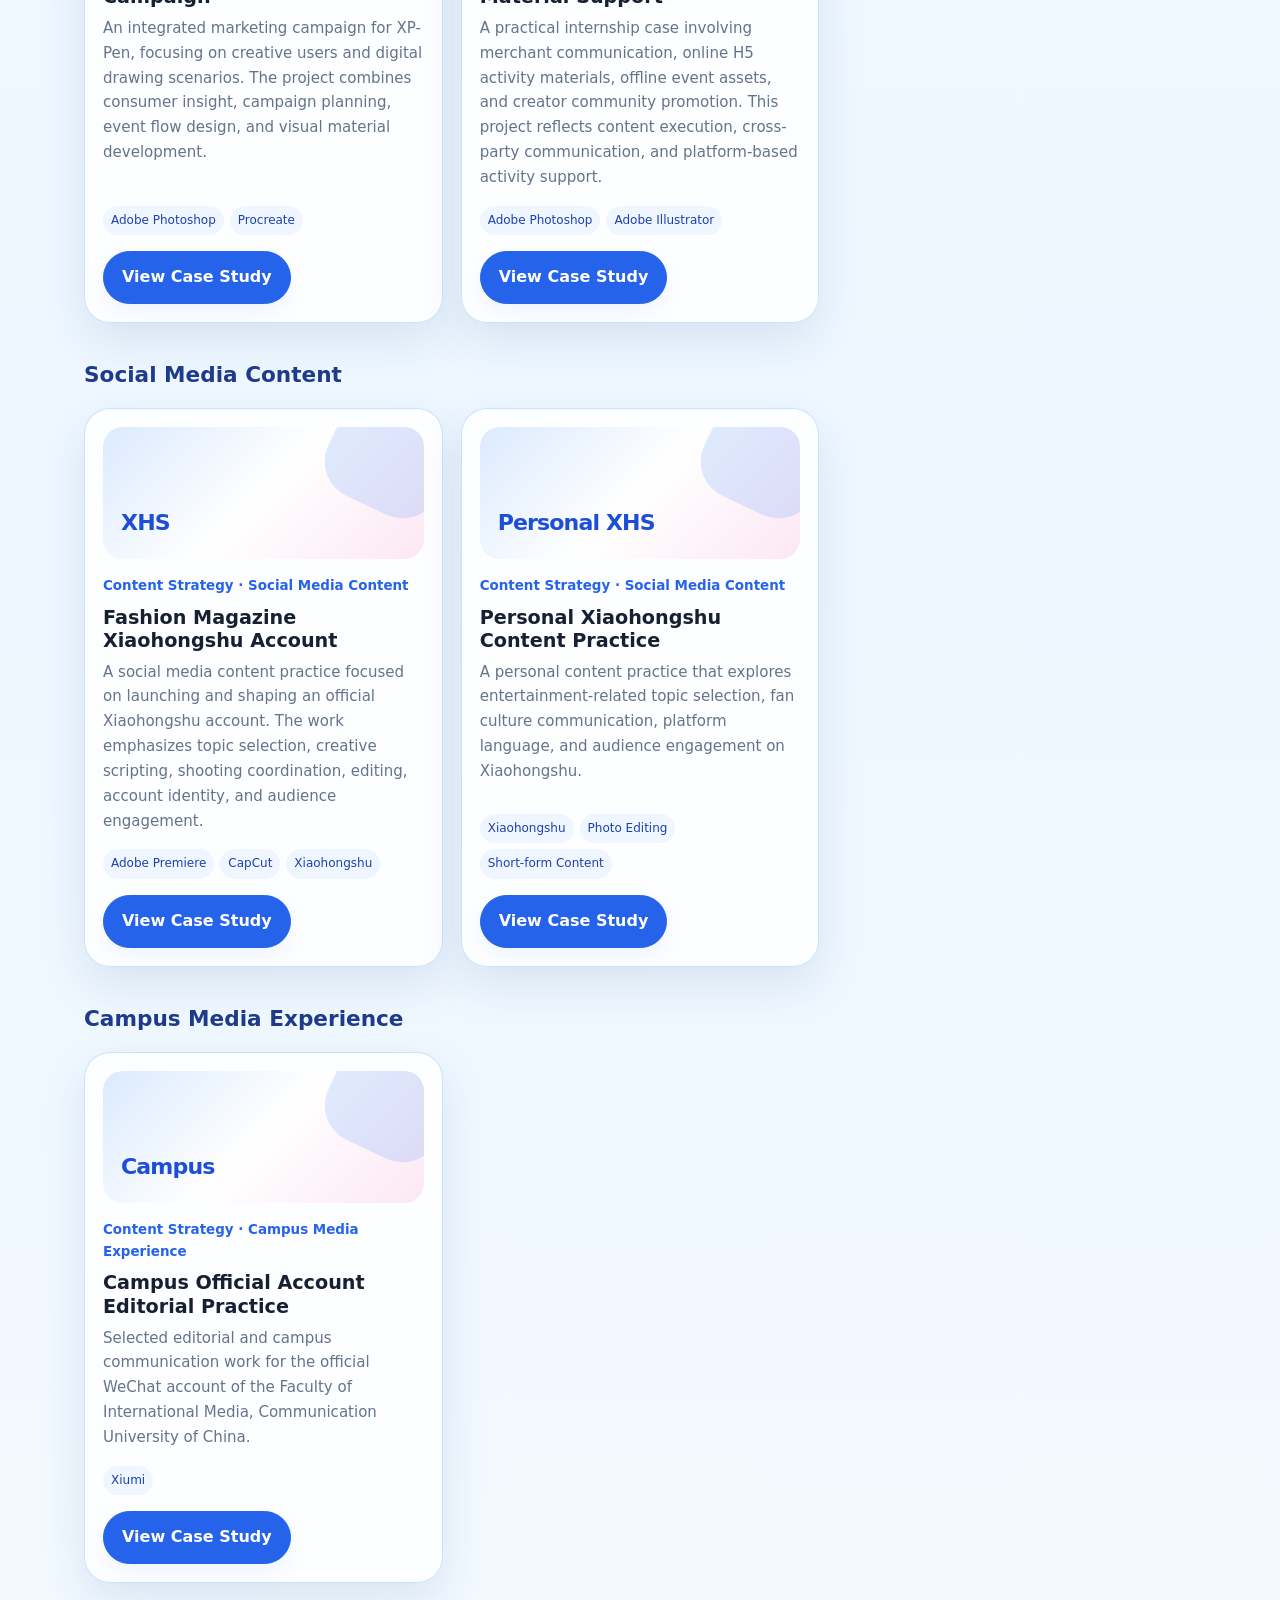
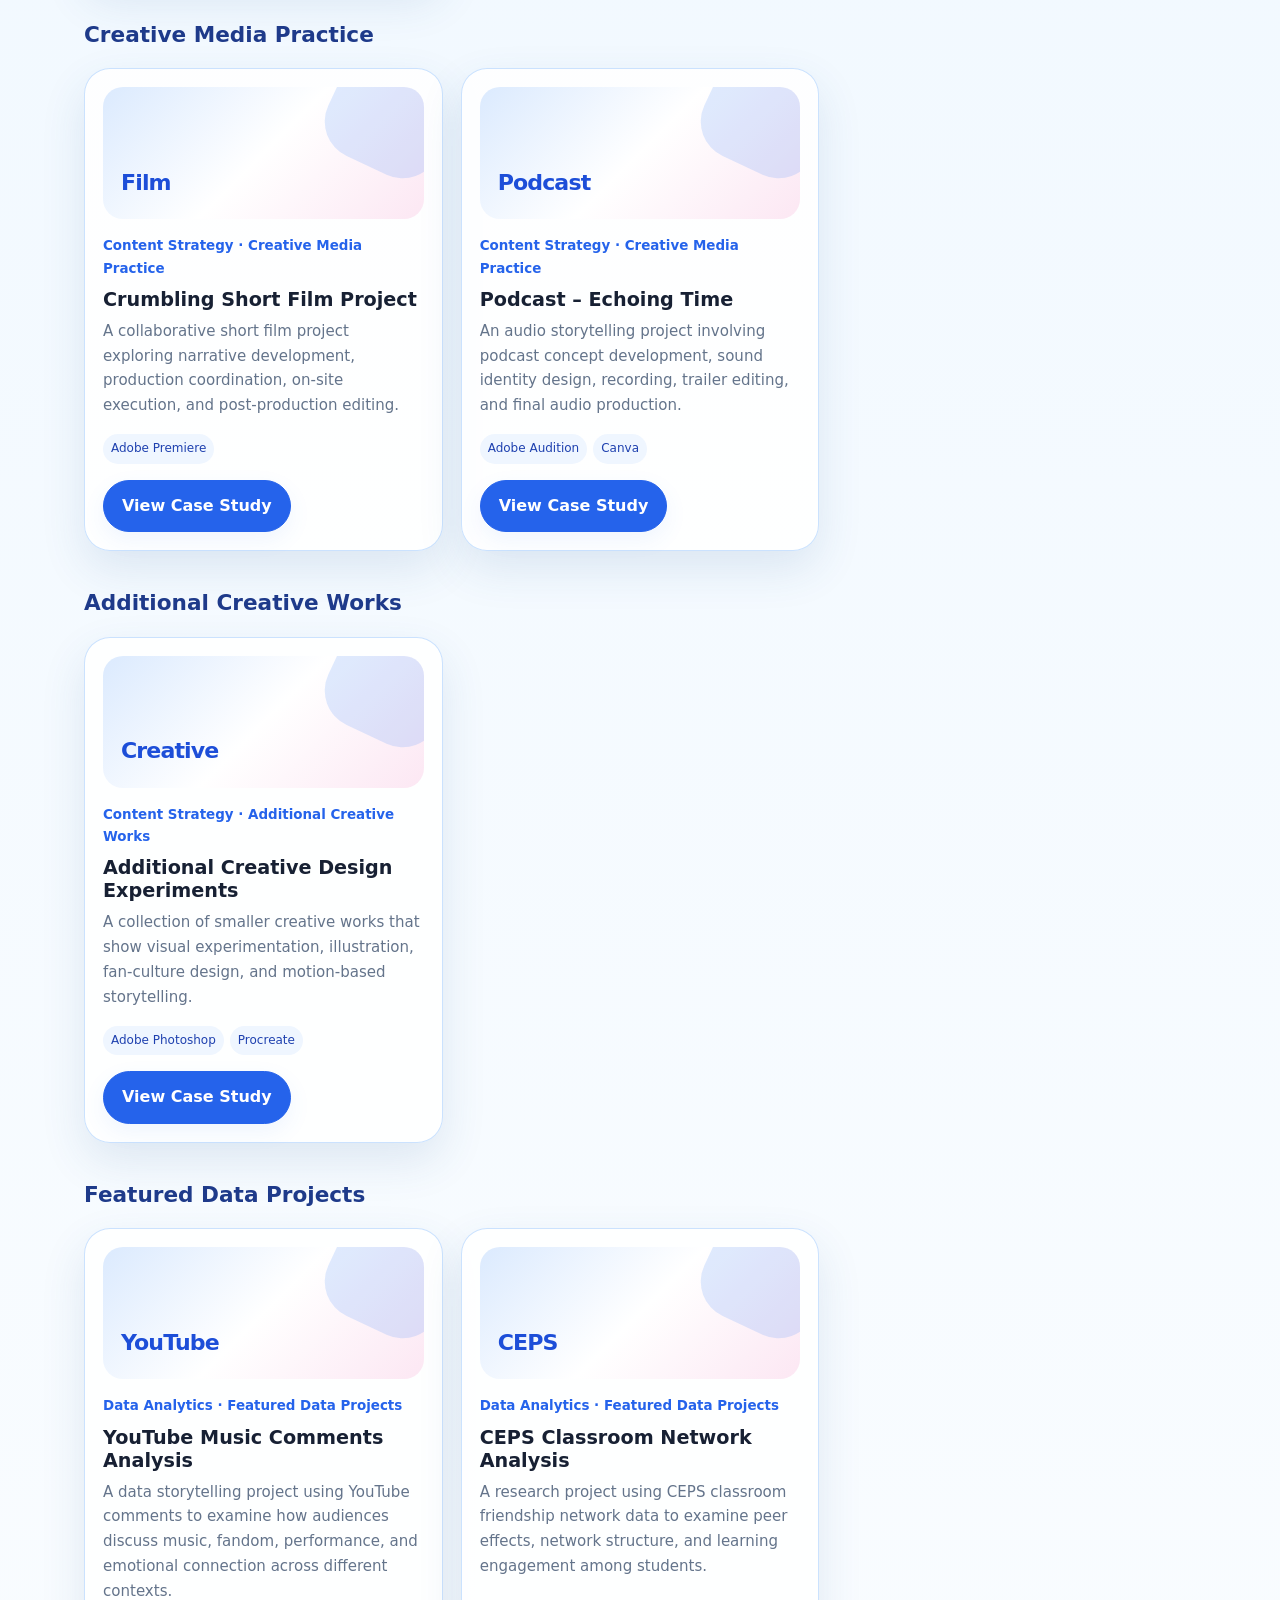
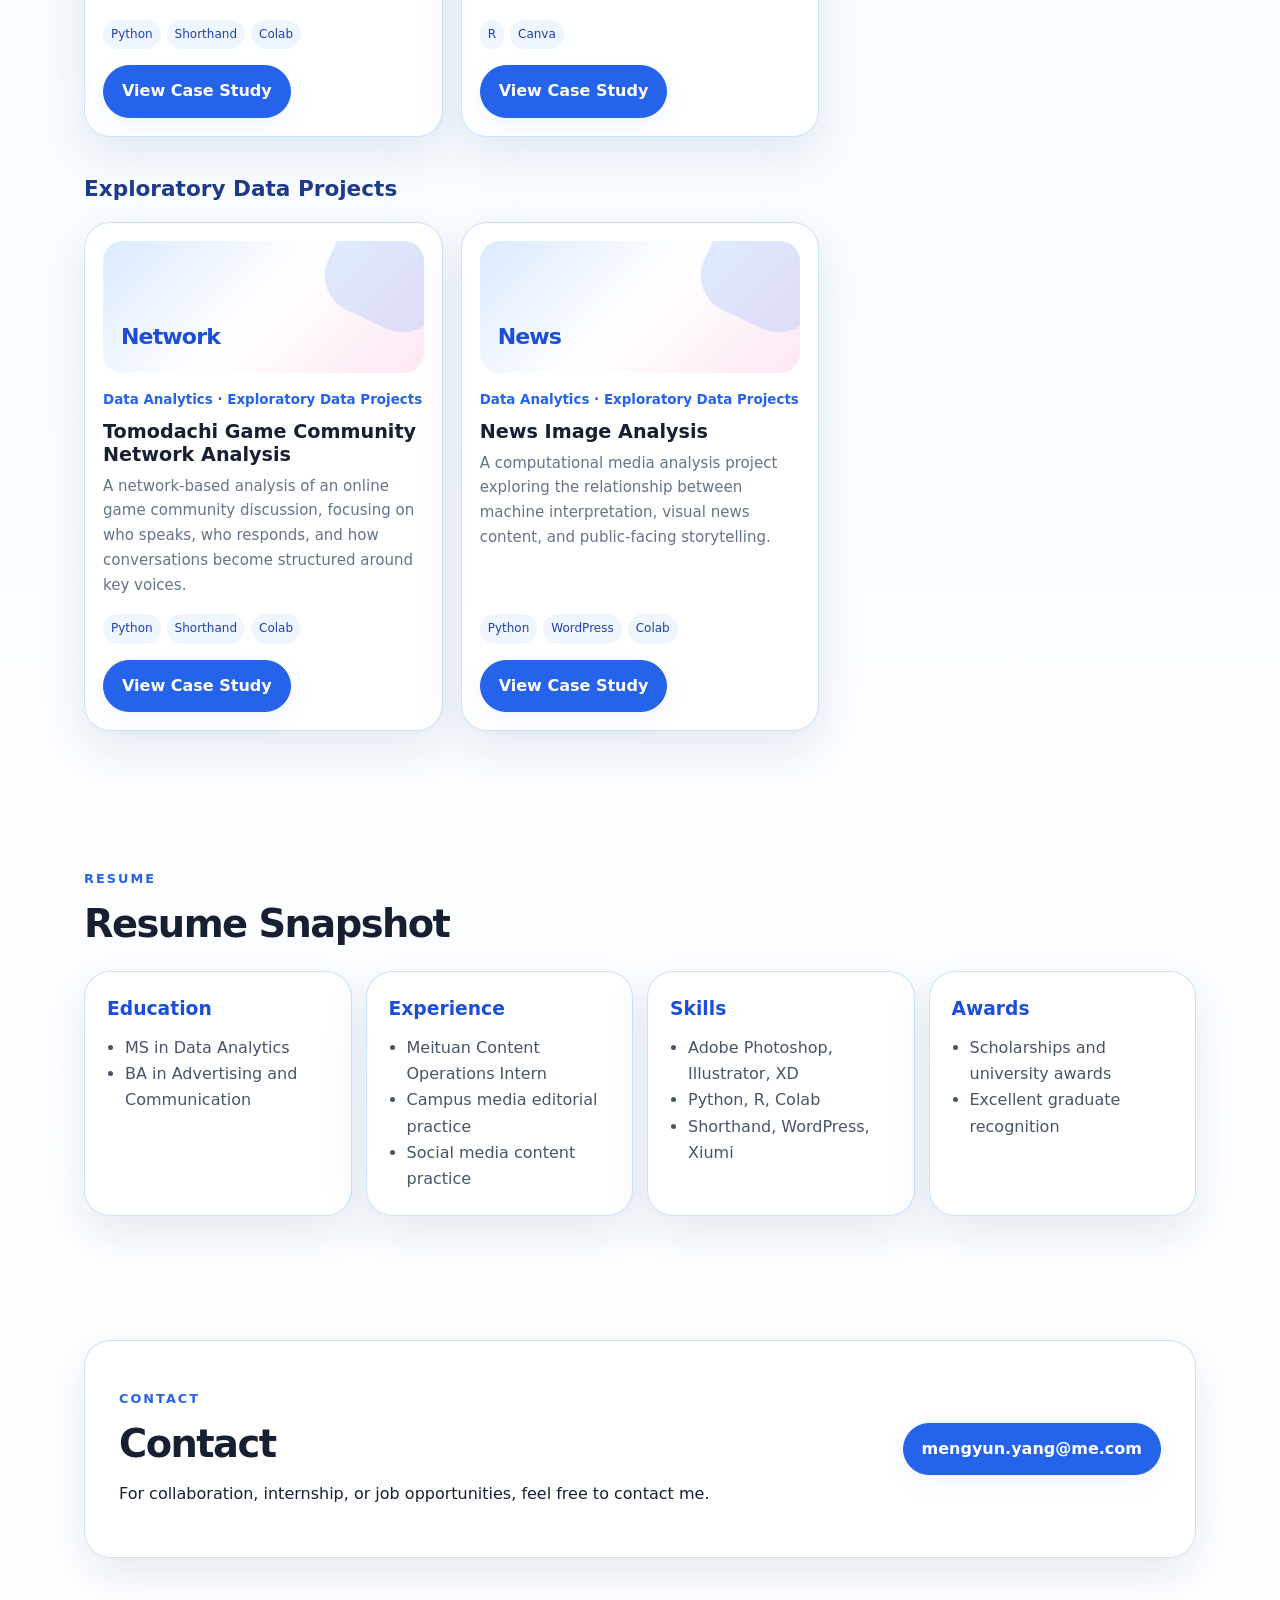
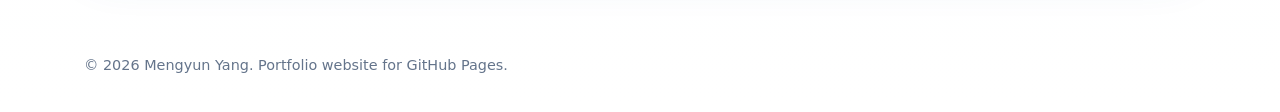
==== commit 3ec5a4e8: "Add files via upload" ====
--- a/index.html
+++ b/index.html
@@ -3,200 +3,109 @@
 <head>
   <meta charset="utf-8" />
   <meta name="viewport" content="width=device-width,initial-scale=1" />
-  <title>Mengyun Yang | Brand Identity, Brand Identity, Content Strategy & Data Analytics Portfolio</title>
+  <title>Mengyun Yang | Brand Identity, Content Strategy & Data Analytics Portfolio</title>
   <meta name="description" content="Mengyun Yang's portfolio in brand identity, content strategy, and data analytics." />
-  <meta name="author" content="Mengyun Yang" />
-  <meta property="og:title" content="Mengyun Yang Portfolio" />
-  <meta property="og:description" content="Brand Identity, Content Strategy, and Data Analytics Portfolio." />
-  <meta property="og:type" content="website" />
-  <link rel="icon" href="assets/images/favicon.svg" type="image/svg+xml">
   <link rel="stylesheet" href="assets/css/styles.css" />
 </head>
-
 <body>
-  <a class="skip-link" href="#main">Skip to main content</a>
-
-  <header class="site-header">
-    <div class="container nav-shell">
-      <a class="brand" href="#home" aria-label="Mengyun Yang home">
-        <span class="brand-mark">MY</span>
-        <span>Mengyun Yang</span>
-      </a>
-
-      <button class="menu-button" type="button" aria-label="Open navigation" aria-expanded="false">
-        <span></span><span></span>
-      </button>
-
-      <nav class="site-nav" aria-label="Primary navigation">
-        <a href="#about" data-i18n="nav.about">About</a>
-        <a href="#projects" data-i18n="nav.projects">Projects</a>
-        <a href="#resume" data-i18n="nav.resume">Resume</a>
-        <a href="#contact" data-i18n="nav.contact">Contact</a>
-      </nav>
-
-      <div class="lang-switcher" aria-label="Language switcher">
-        <button type="button" data-lang="en" aria-pressed="true">EN</button>
-        <button type="button" data-lang="zhHans" aria-pressed="false">简中</button>
-        <button type="button" data-lang="zhHant" aria-pressed="false">繁中</button>
+<header class="site-header">
+  <div class="container nav-shell">
+    <a class="brand" href="#home"><span class="brand-mark">MY</span><span>Mengyun Yang</span></a>
+    <nav class="nav" aria-label="Primary navigation">
+      <a href="#about" data-i18n="nav.about">About</a>
+      <a href="#projects" data-i18n="nav.projects">Projects</a>
+      <a href="#resume" data-i18n="nav.resume">Resume</a>
+      <a href="#contact" data-i18n="nav.contact">Contact</a>
+    </nav>
+    <div class="lang" aria-label="Language switcher">
+      <button data-lang-btn="en">EN</button>
+      <button data-lang-btn="zh">简中</button>
+      <button data-lang-btn="zhHant">繁中</button>
+    </div>
+  </div>
+</header>
+<main id="main">
+  <section class="hero" id="home">
+    <div class="container">
+      <p class="kicker" data-i18n="introKicker">Portfolio</p>
+      <h1 data-i18n="heroTitle">Brand Identity, Content Strategy & Data Analytics</h1>
+      <p data-i18n="heroSub">I connect visual systems, platform-based storytelling, and analytical thinking to understand audiences and create meaningful communication.</p>
+      <div class="chip-row">
+        <span class="chip" data-i18n="categories.brand">Brand Identity</span>
+        <span class="chip" data-i18n="categories.content">Content Strategy</span>
+        <span class="chip" data-i18n="categories.data">Data Analytics</span>
+      </div>
+      <div class="actions">
+        <a class="btn primary" href="#projects" data-i18n="viewProjects">View Projects</a>
+        <a class="btn" href="#resume" data-i18n="downloadCV">Download CV</a>
       </div>
     </div>
-  </header>
+  </section>
 
-  <main id="main">
-    <section id="home" class="hero section">
-      <div class="container hero-grid">
-        <div class="hero-copy">
-          <p class="eyebrow" data-i18n="hero.eyebrow">Brand Identity · Content Strategy · Data Analytics</p>
-          <h1 data-i18n="hero.title">Brand Identity, Content Strategy & Data Analytics Portfolio</h1>
-          <p class="hero-lede" data-i18n="hero.lede">
-            I work across brand identity, content strategy, and data analytics to understand audiences and create meaningful communication.
-          </p>
+  <section class="section" id="about">
+    <div class="container about-grid">
+      <article class="card about-card">
+        <p class="kicker" data-i18n="nav.about">About</p>
+        <h2 data-i18n="aboutTitle">About</h2>
+        <p class="lead" data-i18n="aboutBody">I am a Data Analytics master’s student with an undergraduate background in Advertising and Communication.</p>
+      </article>
+      <aside class="card about-card">
+        <p class="kicker" data-i18n="skillsTitle">Focus Areas</p>
+        <div class="focus-grid">
+          <div class="focus"><h3 data-i18n="categories.brand">Brand Identity</h3><p>Visual systems, brand guidelines, logo, typography, colour and applications.</p></div>
+          <div class="focus"><h3 data-i18n="categories.content">Content Strategy</h3><p>Campaign planning, social media content, editorial practice and audience engagement.</p></div>
+          <div class="focus"><h3 data-i18n="categories.data">Data Analytics</h3><p>Python, R, text analysis, network analysis, data visualization and reports.</p></div>
+        </div>
+      </aside>
+    </div>
+  </section>
 
-          <div class="tag-row" aria-label="Core skills">
-            <span data-i18n="hero.tag1">Brand Identity</span>
-            <span data-i18n="hero.tag2">Content Strategy</span>
-            <span data-i18n="hero.tag3">Data Analytics</span>
-          </div>
+  <section class="section" id="projects">
+    <div class="container">
+      <div class="section-head">
+        <div><p class="kicker" data-i18n="nav.projects">Projects</p><h2 data-i18n="featured">Featured Projects</h2></div>
+      </div>
+      <div class="filters" aria-label="Project filters">
+        <button class="filter active" data-filter="all">All</button>
+        <button class="filter" data-filter="brand">Brand Identity</button>
+        <button class="filter" data-filter="content">Content Strategy</button>
+        <button class="filter" data-filter="data">Data Analytics</button>
+      </div>
+      <div id="projects-grid" class="project-grid"></div>
+    </div>
+  </section>
 
-          <div class="hero-actions">
-            <a class="btn primary" href="#projects" data-i18n="hero.viewProjects">View Projects</a>
-            <a class="btn secondary" href="assets/files/Mengyun-Yang-CV.pdf" data-i18n="hero.downloadCV">Download CV</a>
-          </div>
-        </div>
+  <section class="section" id="more">
+    <div class="container">
+      <div class="section-head"><div><p class="kicker" data-i18n="more">More Works</p><h2>Project Archive</h2></div></div>
+      <div id="grouped-projects"></div>
+    </div>
+  </section>
 
-        <aside class="hero-card" aria-label="Portfolio summary">
-          <div class="orb"></div>
-          <p class="hero-card-label" data-i18n="hero.cardLabel">Portfolio Focus</p>
-          <h2 data-i18n="hero.cardTitle">Creative thinking with analytical evidence.</h2>
-          <p data-i18n="hero.cardText">
-            A cross-disciplinary collection of brand identity, content strategy, and data analytics projects.
-          </p>
-        </aside>
+  <section class="section" id="resume">
+    <div class="container">
+      <div class="section-head"><div><p class="kicker" data-i18n="nav.resume">Resume</p><h2 data-i18n="resumeTitle">Resume Snapshot</h2></div></div>
+      <div class="resume-grid">
+        <div class="card resume-box"><h3 data-i18n="education">Education</h3><ul><li>MS in Data Analytics</li><li>BA in Advertising and Communication</li></ul></div>
+        <div class="card resume-box"><h3 data-i18n="experience">Experience</h3><ul><li>Meituan Content Operations Intern</li><li>Campus media editorial practice</li><li>Social media content practice</li></ul></div>
+        <div class="card resume-box"><h3 data-i18n="skills">Skills</h3><ul><li>Adobe Photoshop, Illustrator, XD</li><li>Python, R, Colab</li><li>Shorthand, WordPress, Xiumi</li></ul></div>
+        <div class="card resume-box"><h3 data-i18n="awards">Awards</h3><ul><li>Scholarships and university awards</li><li>Excellent graduate recognition</li></ul></div>
       </div>
-    </section>
+    </div>
+  </section>
 
-    <section id="about" class="section">
-      <div class="container two-col">
-        <div>
-          <p class="eyebrow" data-i18n="about.eyebrow">About</p>
-          <h2 data-i18n="about.title">An interdisciplinary profile across content, branding, and analytics.</h2>
-        </div>
-        <div class="prose">
-          <p data-i18n="about.p1">
-            I am a master’s student in Data Analytics with an undergraduate background in Advertising and Communication. My work connects content planning, brand strategy, user insight, social media analysis, and data visualization.
-          </p>
-          <p data-i18n="about.p2">
-            I am especially interested in how audiences express preferences, emotions, and decisions across digital platforms and offline consumption contexts.
-          </p>
-
-          <div class="mini-stats">
-            <div><strong>3</strong><span data-i18n="about.stat1">Languages</span></div>
-            <div><strong>9+</strong><span data-i18n="about.stat2">Selected Projects</span></div>
-            <div><strong>100+</strong><span data-i18n="about.stat3">Communities Operated</span></div>
-          </div>
-        </div>
+  <section class="section" id="contact">
+    <div class="container">
+      <div class="card contact-card">
+        <div><p class="kicker" data-i18n="nav.contact">Contact</p><h2 data-i18n="contactTitle">Contact</h2><p data-i18n="contactBody">For collaboration, internship, or job opportunities, feel free to contact me.</p></div>
+        <div class="actions"><a class="btn primary" href="mailto:mengyun.yang@me.com">mengyun.yang@me.com</a></div>
       </div>
-    </section>
-
-    <section id="projects" class="section section-soft">
-      <div class="container">
-        <div class="section-head">
-          <p class="eyebrow" data-i18n="projects.eyebrow">Selected Projects</p>
-          <h2 data-i18n="projects.title">Design, research, and operations work in one place.</h2>
-          <p data-i18n="projects.subtitle">
-            Use the filters to browse work by focus area. Each card can later link to a full case study, PDF, poster, website article, or code repository.
-          </p>
-        </div>
-
-        <div class="filter-bar" role="toolbar" aria-label="Project filters">
-          <button type="button" class="filter active" data-filter="all" data-i18n="filters.all">All</button>
-          <button type="button" class="filter" data-filter="design" data-i18n="filters.design">Brand Identity</button>
-          <button type="button" class="filter" data-filter="data" data-i18n="filters.data">Data Analytics</button>
-          <button type="button" class="filter" data-filter="ops" data-i18n="filters.ops">Content Strategy</button>
-        </div>
-
-        <div class="project-grid" id="projectGrid" aria-live="polite"></div>
-      </div>
-    </section>
-
-    <section id="case-template" class="section">
-      <div class="container">
-        <div class="case-shell">
-          <div>
-            <p class="eyebrow" data-i18n="case.eyebrow">Case Study Template</p>
-            <h2 data-i18n="case.title">A reusable structure for every project page.</h2>
-            <p data-i18n="case.text">
-              For each project, keep the same logic: background, role, process, output, reflection, and links. This makes both design work and data analysis work easier to compare.
-            </p>
-          </div>
-
-          <div class="case-steps">
-            <article><span>01</span><h3 data-i18n="case.step1Title">Project Overview</h3><p data-i18n="case.step1Text">Context, challenge, and objective.</p></article>
-            <article><span>02</span><h3 data-i18n="case.step2Title">My Role</h3><p data-i18n="case.step2Text">What I was responsible for.</p></article>
-            <article><span>03</span><h3 data-i18n="case.step3Title">Process</h3><p data-i18n="case.step3Text">Research, design, analysis, or operation workflow.</p></article>
-            <article><span>04</span><h3 data-i18n="case.step4Title">Outputs</h3><p data-i18n="case.step4Text">PDF, poster, website, code, or final presentation.</p></article>
-          </div>
-        </div>
-      </div>
-    </section>
-
-    <section id="resume" class="section section-soft">
-      <div class="container resume-grid">
-        <div>
-          <p class="eyebrow" data-i18n="resume.eyebrow">Resume</p>
-          <h2 data-i18n="resume.title">Education, experience, tools, and strengths.</h2>
-          <p data-i18n="resume.subtitle">
-            Replace the placeholder CV file in assets/files with your final PDF, then keep the same filename: Mengyun-Yang-CV.pdf.
-          </p>
-          <a class="btn primary" href="assets/files/Mengyun-Yang-CV.pdf" data-i18n="resume.download">Download CV</a>
-        </div>
-
-        <div class="resume-cards">
-          <article class="resume-card">
-            <h3 data-i18n="resume.eduTitle">Education</h3>
-            <p data-i18n="resume.eduText">Master’s in Data Analytics; undergraduate background in Advertising and Communication.</p>
-          </article>
-
-          <article class="resume-card">
-            <h3 data-i18n="resume.expTitle">Experience</h3>
-            <p data-i18n="resume.expText">Content operations internship, agency AE internship, new media account operation, community operation, and visual material production.</p>
-          </article>
-
-          <article class="resume-card">
-            <h3 data-i18n="resume.skillTitle">Skills</h3>
-            <p data-i18n="resume.skillText">Content planning, brand strategy, user insight, Excel, R, Python, data visualization, Photoshop, Illustrator, Premiere Pro, and Office tools.</p>
-          </article>
-
-          <article class="resume-card">
-            <h3 data-i18n="resume.awardTitle">Awards</h3>
-            <p data-i18n="resume.awardText">Scholarships, Merit Student awards, and Outstanding Graduate recognition.</p>
-          </article>
-        </div>
-      </div>
-    </section>
-
-    <section id="contact" class="section contact-section">
-      <div class="container contact-card">
-        <p class="eyebrow" data-i18n="contact.eyebrow">Contact</p>
-        <h2 data-i18n="contact.title">Let’s connect.</h2>
-        <p data-i18n="contact.text">For portfolio review, internship opportunities, or project collaboration, feel free to contact me.</p>
-
-        <div class="contact-links">
-          <a href="mailto:mengyun.yang@me.com">mengyun.yang@me.com</a>
-          <a href="https://www.linkedin.com/" target="_blank" rel="noopener noreferrer">LinkedIn</a>
-          <a href="https://github.com/" target="_blank" rel="noopener noreferrer">GitHub</a>
-        </div>
-      </div>
-    </section>
-  </main>
-
-  <footer class="site-footer">
-    <div class="container footer-inner">
-      <span>© <span id="year"></span> Mengyun Yang</span>
-      <span data-i18n="footer.note">Built for GitHub Pages.</span>
     </div>
-  </footer>
-
-  <script src="assets/js/main.js"></script>
+  </section>
+</main>
+<footer class="footer"><div class="container">© <span id="year"></span> Mengyun Yang. Portfolio website for GitHub Pages.</div></footer>
+<script>document.getElementById('year').textContent=new Date().getFullYear()</script>
+<script src="assets/js/data.js"></script>
+<script src="assets/js/main.js"></script>
 </body>
 </html>
--- a/assets/css/styles.css
+++ b/assets/css/styles.css
@@ -1,793 +1,6 @@
-/* Mengyun Yang Portfolio — GitHub Pages static site */
-:root {
-  --bg: #f7fbff;
-  --bg-soft: #eef7ff;
-  --card: rgba(255, 255, 255, 0.86);
-  --card-solid: #ffffff;
-  --text: #18324a;
-  --muted: #60778d;
-  --line: rgba(154, 190, 219, 0.36);
-  --blue: #8ec6f5;
-  --blue-deep: #3c86c4;
-  --blue-pale: #dff1ff;
-  --shadow: 0 20px 55px rgba(27, 72, 112, 0.10);
-  --shadow-soft: 0 12px 30px rgba(27, 72, 112, 0.08);
-  --radius: 28px;
-  --radius-sm: 18px;
-  --max: 1160px;
+:root{
+  --bg:#f7fbff;--paper:#ffffff;--ink:#172033;--muted:#64748b;--line:#dbeafe;--blue:#3b82f6;--blue2:#93c5fd;--pink:#f7c6d8;--shadow:0 18px 45px rgba(41,87,145,.12);--radius:26px;--max:1160px;
 }
-
-*,
-*::before,
-*::after {
-  box-sizing: border-box;
-}
-
-html {
-  scroll-behavior: smooth;
-}
-
-body {
-  margin: 0;
-  color: var(--text);
-  background:
-    radial-gradient(circle at 8% 0%, rgba(196, 228, 255, 0.75), transparent 30rem),
-    radial-gradient(circle at 85% 12%, rgba(232, 244, 255, 0.85), transparent 24rem),
-    var(--bg);
-  font-family:
-    Inter,
-    ui-sans-serif,
-    system-ui,
-    -apple-system,
-    BlinkMacSystemFont,
-    "Segoe UI",
-    "Noto Sans SC",
-    "Noto Sans TC",
-    "PingFang SC",
-    "PingFang TC",
-    "Microsoft YaHei",
-    sans-serif;
-  line-height: 1.65;
-}
-
-a {
-  color: inherit;
-  text-decoration: none;
-}
-
-button,
-input,
-textarea {
-  font: inherit;
-}
-
-button {
-  cursor: pointer;
-}
-
-img {
-  max-width: 100%;
-  display: block;
-}
-
-.skip-link {
-  position: absolute;
-  top: 1rem;
-  left: 1rem;
-  z-index: 999;
-  padding: 0.65rem 1rem;
-  border-radius: 999px;
-  background: white;
-  transform: translateY(-200%);
-  transition: transform .2s ease;
-}
-
-.skip-link:focus {
-  transform: translateY(0);
-}
-
-.container {
-  width: min(var(--max), calc(100% - 2rem));
-  margin-inline: auto;
-}
-
-.section {
-  padding-block: clamp(4rem, 8vw, 7rem);
-  scroll-margin-top: 5rem;
-}
-
-.section-soft {
-  background: linear-gradient(180deg, rgba(255,255,255,0.08), rgba(223,241,255,0.45));
-  border-block: 1px solid var(--line);
-}
-
-.site-header {
-  position: sticky;
-  top: 0;
-  z-index: 100;
-  border-bottom: 1px solid var(--line);
-  background: rgba(247, 251, 255, 0.78);
-  backdrop-filter: blur(18px);
-}
-
-.nav-shell {
-  min-height: 72px;
-  display: flex;
-  align-items: center;
-  gap: 1.25rem;
-}
-
-.brand {
-  display: inline-flex;
-  align-items: center;
-  gap: 0.7rem;
-  font-weight: 760;
-  letter-spacing: -0.02em;
-  margin-right: auto;
-}
-
-.brand-mark {
-  width: 38px;
-  height: 38px;
-  border-radius: 50%;
-  display: inline-grid;
-  place-items: center;
-  background: linear-gradient(135deg, #ffffff, var(--blue-pale));
-  border: 1px solid var(--line);
-  box-shadow: var(--shadow-soft);
-  color: var(--blue-deep);
-  font-size: 0.82rem;
-}
-
-.site-nav {
-  display: flex;
-  align-items: center;
-  gap: 0.35rem;
-}
-
-.site-nav a {
-  padding: 0.58rem 0.82rem;
-  border-radius: 999px;
-  color: var(--muted);
-  transition: background .18s ease, color .18s ease;
-}
-
-.site-nav a:hover {
-  background: rgba(223, 241, 255, 0.8);
-  color: var(--text);
-}
-
-.lang-switcher {
-  display: flex;
-  gap: 0.35rem;
-  padding: 0.35rem;
-  border: 1px solid var(--line);
-  border-radius: 999px;
-  background: rgba(255,255,255,.65);
-}
-
-.lang-switcher button {
-  border: 0;
-  border-radius: 999px;
-  padding: 0.45rem 0.7rem;
-  color: var(--muted);
-  background: transparent;
-}
-
-.lang-switcher button[aria-pressed="true"] {
-  background: var(--blue-pale);
-  color: var(--text);
-  font-weight: 700;
-}
-
-.menu-button {
-  display: none;
-  width: 44px;
-  height: 44px;
-  border: 1px solid var(--line);
-  border-radius: 50%;
-  background: rgba(255,255,255,.7);
-}
-
-.menu-button span {
-  width: 18px;
-  height: 2px;
-  background: var(--text);
-  display: block;
-  margin: 5px auto;
-  border-radius: 999px;
-}
-
-.hero {
-  min-height: calc(100vh - 72px);
-  display: grid;
-  align-items: center;
-  padding-block: clamp(4rem, 8vw, 8rem);
-}
-
-.hero-grid {
-  display: grid;
-  grid-template-columns: minmax(0, 1.15fr) minmax(320px, 0.85fr);
-  gap: clamp(2rem, 5vw, 5rem);
-  align-items: center;
-}
-
-.eyebrow {
-  margin: 0 0 0.75rem;
-  color: var(--blue-deep);
-  font-weight: 720;
-  letter-spacing: .08em;
-  text-transform: uppercase;
-  font-size: 0.78rem;
-}
-
-h1,
-h2,
-h3,
-p {
-  margin-top: 0;
-}
-
-h1 {
-  max-width: 12ch;
-  margin-bottom: 1.2rem;
-  font-size: clamp(3.25rem, 8vw, 6.8rem);
-  line-height: 0.95;
-  letter-spacing: -0.075em;
-}
-
-h2 {
-  margin-bottom: 1rem;
-  font-size: clamp(2rem, 4vw, 3.8rem);
-  line-height: 1.02;
-  letter-spacing: -0.055em;
-}
-
-h3 {
-  margin-bottom: 0.6rem;
-  font-size: 1.25rem;
-  letter-spacing: -0.025em;
-}
-
-.hero-lede,
-.section-head p,
-.prose p,
-.case-shell > div > p,
-.contact-card p,
-.resume-grid > div > p {
-  max-width: 66ch;
-  color: var(--muted);
-  font-size: 1.08rem;
-}
-
-.tag-row,
-.hero-actions,
-.filter-bar,
-.contact-links {
-  display: flex;
-  flex-wrap: wrap;
-  gap: 0.75rem;
-}
-
-.tag-row {
-  margin: 1.6rem 0 1.9rem;
-}
-
-.tag-row span,
-.filter,
-.project-tag {
-  border: 1px solid var(--line);
-  background: rgba(255,255,255,.7);
-  border-radius: 999px;
-  padding: 0.55rem 0.85rem;
-  color: var(--muted);
-}
-
-.btn {
-  display: inline-flex;
-  align-items: center;
-  justify-content: center;
-  min-height: 48px;
-  padding: 0.75rem 1.15rem;
-  border-radius: 999px;
-  border: 1px solid var(--line);
-  transition: transform .18s ease, box-shadow .18s ease, background .18s ease;
-}
-
-.btn:hover {
-  transform: translateY(-2px);
-}
-
-.btn.primary {
-  background: var(--text);
-  color: white;
-  border-color: var(--text);
-  box-shadow: 0 14px 30px rgba(24, 50, 74, .18);
-}
-
-.btn.secondary {
-  background: rgba(255,255,255,.72);
-  color: var(--text);
-}
-
-.hero-card,
-.contact-card,
-.resume-card,
-.project-card,
-.case-steps article {
-  border: 1px solid var(--line);
-  background: var(--card);
-  box-shadow: var(--shadow);
-  border-radius: var(--radius);
-  backdrop-filter: blur(16px);
-}
-
-.hero-card {
-  position: relative;
-  overflow: hidden;
-  min-height: 420px;
-  padding: clamp(1.5rem, 4vw, 2.4rem);
-  display: flex;
-  flex-direction: column;
-  justify-content: flex-end;
-}
-
-.orb {
-  position: absolute;
-  top: 12%;
-  right: 12%;
-  width: 190px;
-  height: 190px;
-  border-radius: 50%;
-  background:
-    radial-gradient(circle at 30% 25%, #fff, transparent 24%),
-    linear-gradient(135deg, #cce9ff, #ffffff 60%, #9fd1fb);
-  box-shadow: 0 30px 70px rgba(60, 134, 196, .20);
-}
-
-.hero-card::before {
-  content: "";
-  position: absolute;
-  inset: 1rem;
-  border: 1px solid rgba(154, 190, 219, .35);
-  border-radius: calc(var(--radius) - .65rem);
-  pointer-events: none;
-}
-
-.hero-card-label {
-  color: var(--blue-deep);
-  font-size: .9rem;
-  font-weight: 700;
-}
-
-.hero-card h2 {
-  position: relative;
-  margin-bottom: .9rem;
-  font-size: clamp(2rem, 3.2vw, 3rem);
-}
-
-.hero-card p {
-  position: relative;
-  color: var(--muted);
-}
-
-.two-col,
-.resume-grid,
-.case-shell {
-  display: grid;
-  grid-template-columns: 0.85fr 1.15fr;
-  gap: clamp(2rem, 5vw, 4rem);
-  align-items: start;
-}
-
-.prose {
-  font-size: 1.04rem;
-}
-
-.mini-stats {
-  display: grid;
-  grid-template-columns: repeat(3, 1fr);
-  gap: .85rem;
-  margin-top: 2rem;
-}
-
-.mini-stats div {
-  padding: 1rem;
-  border: 1px solid var(--line);
-  border-radius: var(--radius-sm);
-  background: rgba(255,255,255,.65);
-}
-
-.mini-stats strong {
-  display: block;
-  font-size: 2rem;
-  line-height: 1;
-  letter-spacing: -0.05em;
-}
-
-.mini-stats span {
-  display: block;
-  margin-top: 0.4rem;
-  color: var(--muted);
-  font-size: 0.86rem;
-}
-
-.section-head {
-  max-width: 780px;
-  margin-bottom: 1.5rem;
-}
-
-.filter-bar {
-  margin-bottom: 1.5rem;
-}
-
-.filter {
-  cursor: pointer;
-  transition: all .18s ease;
-}
-
-.filter.active,
-.filter:hover {
-  background: var(--text);
-  color: white;
-  border-color: var(--text);
-}
-
-.project-grid {
-  display: grid;
-  grid-template-columns: repeat(3, minmax(0, 1fr));
-  gap: 1rem;
-}
-
-.project-card {
-  min-height: 340px;
-  display: flex;
-  flex-direction: column;
-  padding: 1.2rem;
-  overflow: hidden;
-  transition: transform .18s ease, box-shadow .18s ease, border-color .18s ease;
-}
-
-.project-card:hover {
-  transform: translateY(-4px);
-  border-color: rgba(60, 134, 196, .35);
-  box-shadow: 0 24px 65px rgba(27, 72, 112, .13);
-}
-
-.project-cover {
-  height: 122px;
-  border-radius: 22px;
-  margin-bottom: 1.2rem;
-  background:
-    linear-gradient(135deg, rgba(255,255,255,.7), rgba(223,241,255,.9)),
-    radial-gradient(circle at 80% 20%, rgba(142,198,245,.65), transparent 40%);
-  border: 1px solid var(--line);
-  display: grid;
-  place-items: center;
-  color: var(--blue-deep);
-  font-size: .82rem;
-  font-weight: 700;
-  letter-spacing: .05em;
-  text-transform: uppercase;
-}
-
-.project-card p {
-  color: var(--muted);
-}
-
-.project-meta {
-  display: flex;
-  flex-wrap: wrap;
-  gap: 0.45rem;
-  margin-top: auto;
-  padding-top: 1rem;
-}
-
-.project-tag {
-  font-size: 0.76rem;
-  padding: 0.36rem 0.58rem;
-}
-
-.card-actions {
-  display: flex;
-  flex-wrap: wrap;
-  gap: .6rem;
-  margin-top: 1rem;
-}
-
-.card-link {
-  color: var(--blue-deep);
-  font-weight: 700;
-}
-
-.case-steps {
-  display: grid;
-  grid-template-columns: repeat(2, minmax(0, 1fr));
-  gap: 1rem;
-}
-
-.case-steps article,
-.resume-card {
-  padding: 1.2rem;
-}
-
-.case-steps span {
-  display: inline-grid;
-  place-items: center;
-  width: 2.6rem;
-  height: 2.6rem;
-  border-radius: 50%;
-  background: var(--blue-pale);
-  color: var(--blue-deep);
-  font-weight: 800;
-  margin-bottom: 1rem;
-}
-
-.case-steps p,
-.resume-card p {
-  color: var(--muted);
-}
-
-.resume-cards {
-  display: grid;
-  grid-template-columns: repeat(2, minmax(0, 1fr));
-  gap: 1rem;
-}
-
-.contact-section {
-  padding-bottom: 4rem;
-}
-
-.contact-card {
-  padding: clamp(1.5rem, 5vw, 3rem);
-  text-align: center;
-}
-
-.contact-card p {
-  margin-inline: auto;
-}
-
-.contact-links {
-  justify-content: center;
-  margin-top: 1.4rem;
-}
-
-.contact-links a {
-  border: 1px solid var(--line);
-  border-radius: 999px;
-  background: rgba(255,255,255,.72);
-  padding: 0.72rem 1rem;
-  transition: all .18s ease;
-}
-
-.contact-links a:hover {
-  transform: translateY(-2px);
-  background: var(--blue-pale);
-}
-
-.site-footer {
-  border-top: 1px solid var(--line);
-  padding: 1.3rem 0;
-  color: var(--muted);
-}
-
-.footer-inner {
-  display: flex;
-  justify-content: space-between;
-  gap: 1rem;
-  flex-wrap: wrap;
-}
-
-@media (max-width: 980px) {
-  .hero-grid,
-  .two-col,
-  .resume-grid,
-  .case-shell {
-    grid-template-columns: 1fr;
-  }
-
-  h1 {
-    max-width: 100%;
-  }
-
-  .project-grid {
-    grid-template-columns: repeat(2, minmax(0, 1fr));
-  }
-
-  .hero-card {
-    min-height: 340px;
-  }
-}
-
-@media (max-width: 760px) {
-  .nav-shell {
-    flex-wrap: wrap;
-    padding-block: .75rem;
-  }
-
-  .menu-button {
-    display: inline-block;
-  }
-
-  .site-nav {
-    order: 10;
-    display: none;
-    width: 100%;
-    flex-direction: column;
-    align-items: stretch;
-    padding-top: .5rem;
-  }
-
-  .site-nav.open {
-    display: flex;
-  }
-
-  .site-nav a {
-    background: rgba(255,255,255,.65);
-  }
-
-  .lang-switcher {
-    margin-left: auto;
-  }
-
-  .project-grid,
-  .case-steps,
-  .resume-cards,
-  .mini-stats {
-    grid-template-columns: 1fr;
-  }
-
-  .section {
-    padding-block: 4rem;
-  }
-
-  h1 {
-    font-size: clamp(3rem, 15vw, 4.6rem);
-  }
-}
-
-@media (prefers-reduced-motion: reduce) {
-  *,
-  *::before,
-  *::after {
-    transition: none !important;
-    scroll-behavior: auto !important;
-  }
-}
-
-/* Project detail additions */
-.image-cover {
-  position: relative;
-  background-size: cover;
-  background-position: center;
-  overflow: hidden;
-}
-
-.image-cover::after {
-  content: "";
-  position: absolute;
-  inset: 0;
-  background: linear-gradient(135deg, rgba(24, 50, 74, .12), rgba(255,255,255,.38));
-}
-
-.image-cover span {
-  position: relative;
-  z-index: 1;
-  padding: .42rem .7rem;
-  border-radius: 999px;
-  background: rgba(255,255,255,.82);
-  color: var(--text);
-  box-shadow: var(--shadow-soft);
-}
-
-.muted-link {
-  color: var(--muted);
-}
-
-.project-hero {
-  padding-top: clamp(5rem, 9vw, 8rem);
-}
-
-.breadcrumb {
-  display: inline-flex;
-  align-items: center;
-  gap: .5rem;
-  margin-bottom: 2rem;
-  color: var(--muted);
-  font-weight: 700;
-}
-
-.project-detail-grid {
-  display: grid;
-  grid-template-columns: minmax(0, 1.05fr) minmax(320px, .95fr);
-  gap: clamp(2rem, 5vw, 4rem);
-  align-items: center;
-}
-
-.project-visual-card {
-  padding: 1rem;
-  border: 1px solid var(--line);
-  border-radius: var(--radius);
-  background: rgba(255,255,255,.72);
-  box-shadow: var(--shadow);
-}
-
-.project-visual-card img {
-  border-radius: calc(var(--radius) - .7rem);
-  border: 1px solid var(--line);
-}
-
-.info-strip {
-  display: grid;
-  grid-template-columns: repeat(3, 1fr);
-  gap: .8rem;
-  margin-top: 1.4rem;
-}
-
-.info-strip div {
-  padding: 1rem;
-  border: 1px solid var(--line);
-  border-radius: var(--radius-sm);
-  background: rgba(255,255,255,.72);
-}
-
-.info-strip span {
-  display: block;
-  color: var(--muted);
-  font-size: .78rem;
-  text-transform: uppercase;
-  letter-spacing: .08em;
-  font-weight: 800;
-}
-
-.info-strip strong {
-  display: block;
-  margin-top: .3rem;
-}
-
-.detail-section {
-  padding-block: clamp(3.6rem, 7vw, 5.8rem);
-}
-
-.detail-grid {
-  display: grid;
-  grid-template-columns: .8fr 1.2fr;
-  gap: clamp(2rem, 5vw, 4rem);
-}
-
-.detail-card {
-  padding: 1.4rem;
-  border: 1px solid var(--line);
-  border-radius: var(--radius);
-  background: var(--card);
-  box-shadow: var(--shadow-soft);
-}
-
-.output-list {
-  display: grid;
-  grid-template-columns: repeat(3, minmax(0, 1fr));
-  gap: .8rem;
-  margin-top: 1.2rem;
-}
-
-.output-list span {
-  padding: .75rem .85rem;
-  border: 1px solid var(--line);
-  border-radius: 999px;
-  background: rgba(255,255,255,.76);
-  color: var(--muted);
-  font-weight: 700;
-  text-align: center;
-}
-
-@media (max-width: 860px) {
-  .project-detail-grid,
-  .detail-grid {
-    grid-template-columns: 1fr;
-  }
-
-  .info-strip,
-  .output-list {
-    grid-template-columns: 1fr;
-  }
-}
+*{box-sizing:border-box}html{scroll-behavior:smooth}body{margin:0;background:linear-gradient(180deg,#f8fcff 0%,#eef7ff 55%,#fff 100%);font-family:Inter,ui-sans-serif,system-ui,-apple-system,BlinkMacSystemFont,"Segoe UI",sans-serif;color:var(--ink);line-height:1.65}a{color:inherit;text-decoration:none}.container{max-width:var(--max);margin:0 auto;padding:0 24px}.site-header{position:sticky;top:0;z-index:10;backdrop-filter:blur(18px);background:rgba(248,252,255,.78);border-bottom:1px solid rgba(219,234,254,.9)}.nav-shell{height:72px;display:flex;align-items:center;justify-content:space-between;gap:22px}.brand{display:flex;align-items:center;gap:10px;font-weight:750;letter-spacing:.02em}.brand-mark{display:grid;place-items:center;width:38px;height:38px;border-radius:14px;background:linear-gradient(135deg,#e0f2fe,#fff 45%,#fce7f3);box-shadow:var(--shadow);color:#1d4ed8}.nav{display:flex;align-items:center;gap:18px;color:#334155;font-size:.95rem}.nav a:hover{color:#1d4ed8}.lang{display:flex;gap:4px;padding:5px;border:1px solid #dbeafe;border-radius:999px;background:#fff}.lang button{border:0;background:transparent;border-radius:999px;padding:7px 10px;color:#64748b;cursor:pointer}.lang button.active{background:#dbeafe;color:#1d4ed8;font-weight:700}.hero{padding:94px 0 54px;position:relative;overflow:hidden}.hero:before{content:"";position:absolute;right:-100px;top:30px;width:380px;height:380px;border-radius:50%;background:radial-gradient(circle,#bfdbfe,transparent 64%);opacity:.65}.kicker{color:#2563eb;font-weight:750;letter-spacing:.16em;text-transform:uppercase;font-size:.8rem}.hero h1{font-size:clamp(2.6rem,6vw,5.8rem);line-height:1.02;margin:16px 0 22px;letter-spacing:-.07em;max-width:980px}.hero p{font-size:1.18rem;color:#475569;max-width:760px;margin:0 0 30px}.chip-row{display:flex;flex-wrap:wrap;gap:10px;margin:26px 0}.chip{padding:9px 13px;border-radius:999px;background:#fff;border:1px solid #dbeafe;color:#1d4ed8;font-weight:650;font-size:.92rem}.actions{display:flex;flex-wrap:wrap;gap:12px}.btn{display:inline-flex;align-items:center;justify-content:center;gap:8px;padding:12px 18px;border-radius:999px;font-weight:750;border:1px solid #bfdbfe;background:#fff;box-shadow:0 8px 22px rgba(59,130,246,.08);transition:.2s}.btn:hover{transform:translateY(-2px);box-shadow:0 14px 32px rgba(59,130,246,.15)}.btn.primary{background:#2563eb;color:#fff;border-color:#2563eb}.section{padding:62px 0}.section-head{display:flex;align-items:end;justify-content:space-between;gap:20px;margin-bottom:26px}.section h2{font-size:clamp(1.8rem,3vw,2.7rem);line-height:1.12;margin:0;letter-spacing:-.04em}.section p.lead{color:#64748b;max-width:760px}.card{background:rgba(255,255,255,.86);border:1px solid rgba(191,219,254,.8);border-radius:var(--radius);box-shadow:var(--shadow)}.about-grid{display:grid;grid-template-columns:1.2fr .8fr;gap:20px}.about-card{padding:30px}.focus-grid{display:grid;grid-template-columns:repeat(3,1fr);gap:14px}.focus{padding:20px}.focus h3{margin:0 0 8px;font-size:1.06rem}.focus p{margin:0;color:#64748b;font-size:.94rem}.filters{display:flex;flex-wrap:wrap;gap:10px;margin-bottom:24px}.filter{border:1px solid #bfdbfe;background:#fff;color:#334155;border-radius:999px;padding:10px 14px;cursor:pointer;font-weight:700}.filter.active{background:#2563eb;border-color:#2563eb;color:#fff}.project-grid{display:grid;grid-template-columns:repeat(3,1fr);gap:18px}.project-card{padding:18px;display:flex;flex-direction:column;min-height:370px;transition:.2s}.project-card:hover{transform:translateY(-4px)}.cover{height:132px;border-radius:20px;background:linear-gradient(135deg,#dbeafe,#fff 50%,#fce7f3);display:flex;align-items:end;padding:18px;color:#1d4ed8;font-weight:850;font-size:1.38rem;letter-spacing:-.04em;overflow:hidden;position:relative}.cover:after{content:"";position:absolute;right:-28px;top:-36px;width:120px;height:120px;background:rgba(59,130,246,.16);border-radius:38px;transform:rotate(25deg)}.project-card .meta{margin:16px 0 8px;color:#2563eb;font-weight:750;font-size:.84rem}.project-card h3{font-size:1.2rem;margin:0 0 8px;line-height:1.2}.project-card p{color:#64748b;font-size:.94rem;margin:0 0 16px}.project-card .tools{display:flex;gap:6px;flex-wrap:wrap;margin-top:auto}.tool{font-size:.75rem;padding:5px 8px;border-radius:999px;background:#eff6ff;color:#1e40af}.project-card .card-actions{display:flex;gap:8px;flex-wrap:wrap;margin-top:16px}.subsection-title{margin:34px 0 16px;font-size:1.35rem;color:#1e3a8a}.resume-grid{display:grid;grid-template-columns:repeat(4,1fr);gap:14px}.resume-box{padding:22px}.resume-box h3{margin:0 0 10px;color:#1d4ed8}.resume-box ul{padding-left:18px;margin:0;color:#475569}.contact-card{padding:34px;display:flex;justify-content:space-between;align-items:center;gap:20px}.footer{padding:34px 0;color:#64748b;font-size:.9rem}.project-hero{padding:58px 0 28px}.breadcrumbs{color:#64748b;font-size:.9rem;margin-bottom:18px}.project-hero h1{font-size:clamp(2.2rem,5vw,4.8rem);line-height:1;margin:0 0 16px;letter-spacing:-.06em}.project-hero .type{color:#2563eb;font-weight:800}.detail-grid{display:grid;grid-template-columns:1.08fr .92fr;gap:20px;margin:24px 0 52px}.detail-card{padding:28px}.detail-card h2,.detail-card h3{margin-top:0}.side-list{display:grid;gap:12px}.side-row{padding:15px 16px;border-radius:18px;background:#f8fbff;border:1px solid #dbeafe}.side-row strong{display:block;color:#1d4ed8;margin-bottom:4px}.link-list{display:flex;flex-wrap:wrap;gap:10px;margin-top:18px}.embed-wrap{margin-top:18px;border-radius:20px;overflow:hidden;border:1px solid #dbeafe;background:#f8fbff}.embed-wrap iframe{width:100%;height:420px;border:0;display:block}.note{font-size:.9rem;color:#64748b;margin-top:12px}.menu-button{display:none}
+@media(max-width:900px){.nav{display:none}.menu-button{display:inline-flex}.about-grid,.detail-grid{grid-template-columns:1fr}.project-grid{grid-template-columns:1fr 1fr}.resume-grid,.focus-grid{grid-template-columns:1fr 1fr}.contact-card{align-items:flex-start;flex-direction:column}.hero{padding-top:68px}}
+@media(max-width:620px){.project-grid,.resume-grid,.focus-grid{grid-template-columns:1fr}.container{padding:0 18px}.hero h1{font-size:2.55rem}.nav-shell{height:auto;min-height:70px;flex-wrap:wrap;padding:12px 0}.lang{margin-left:auto}.embed-wrap iframe{height:260px}}
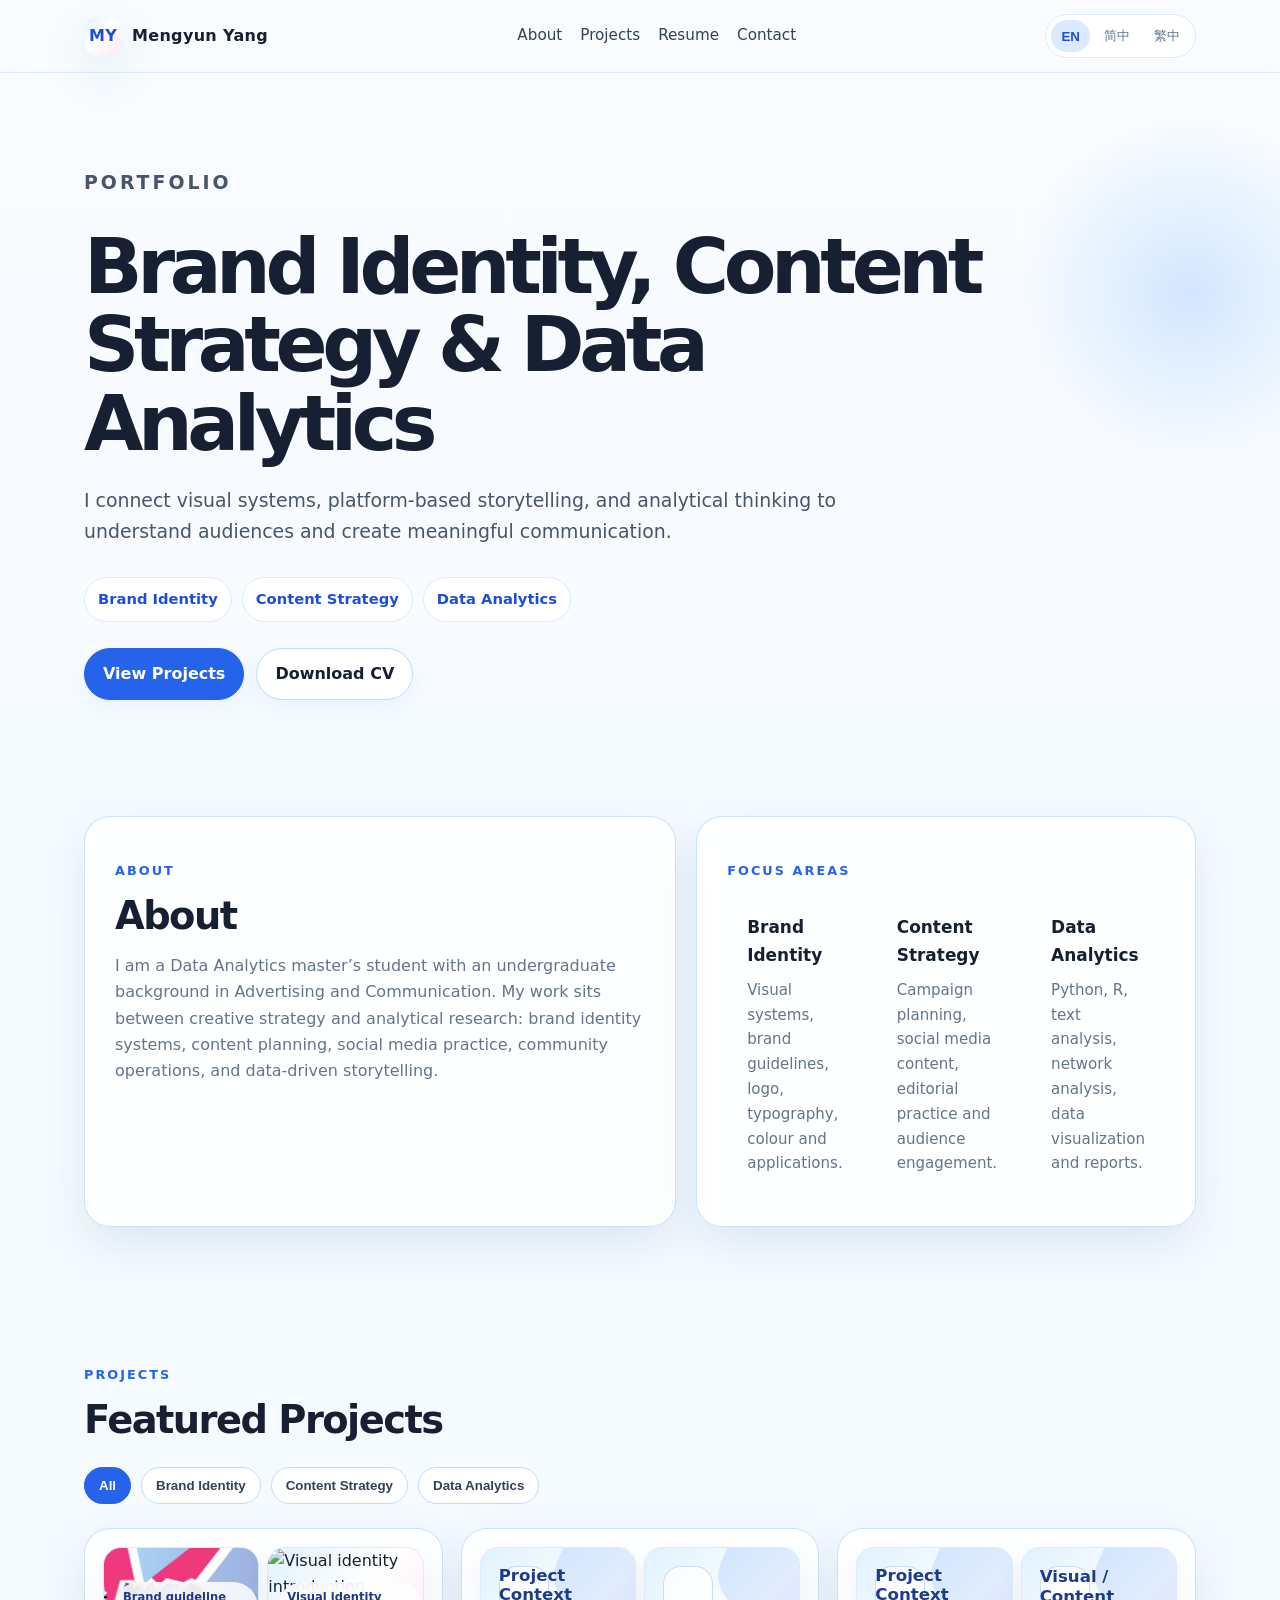
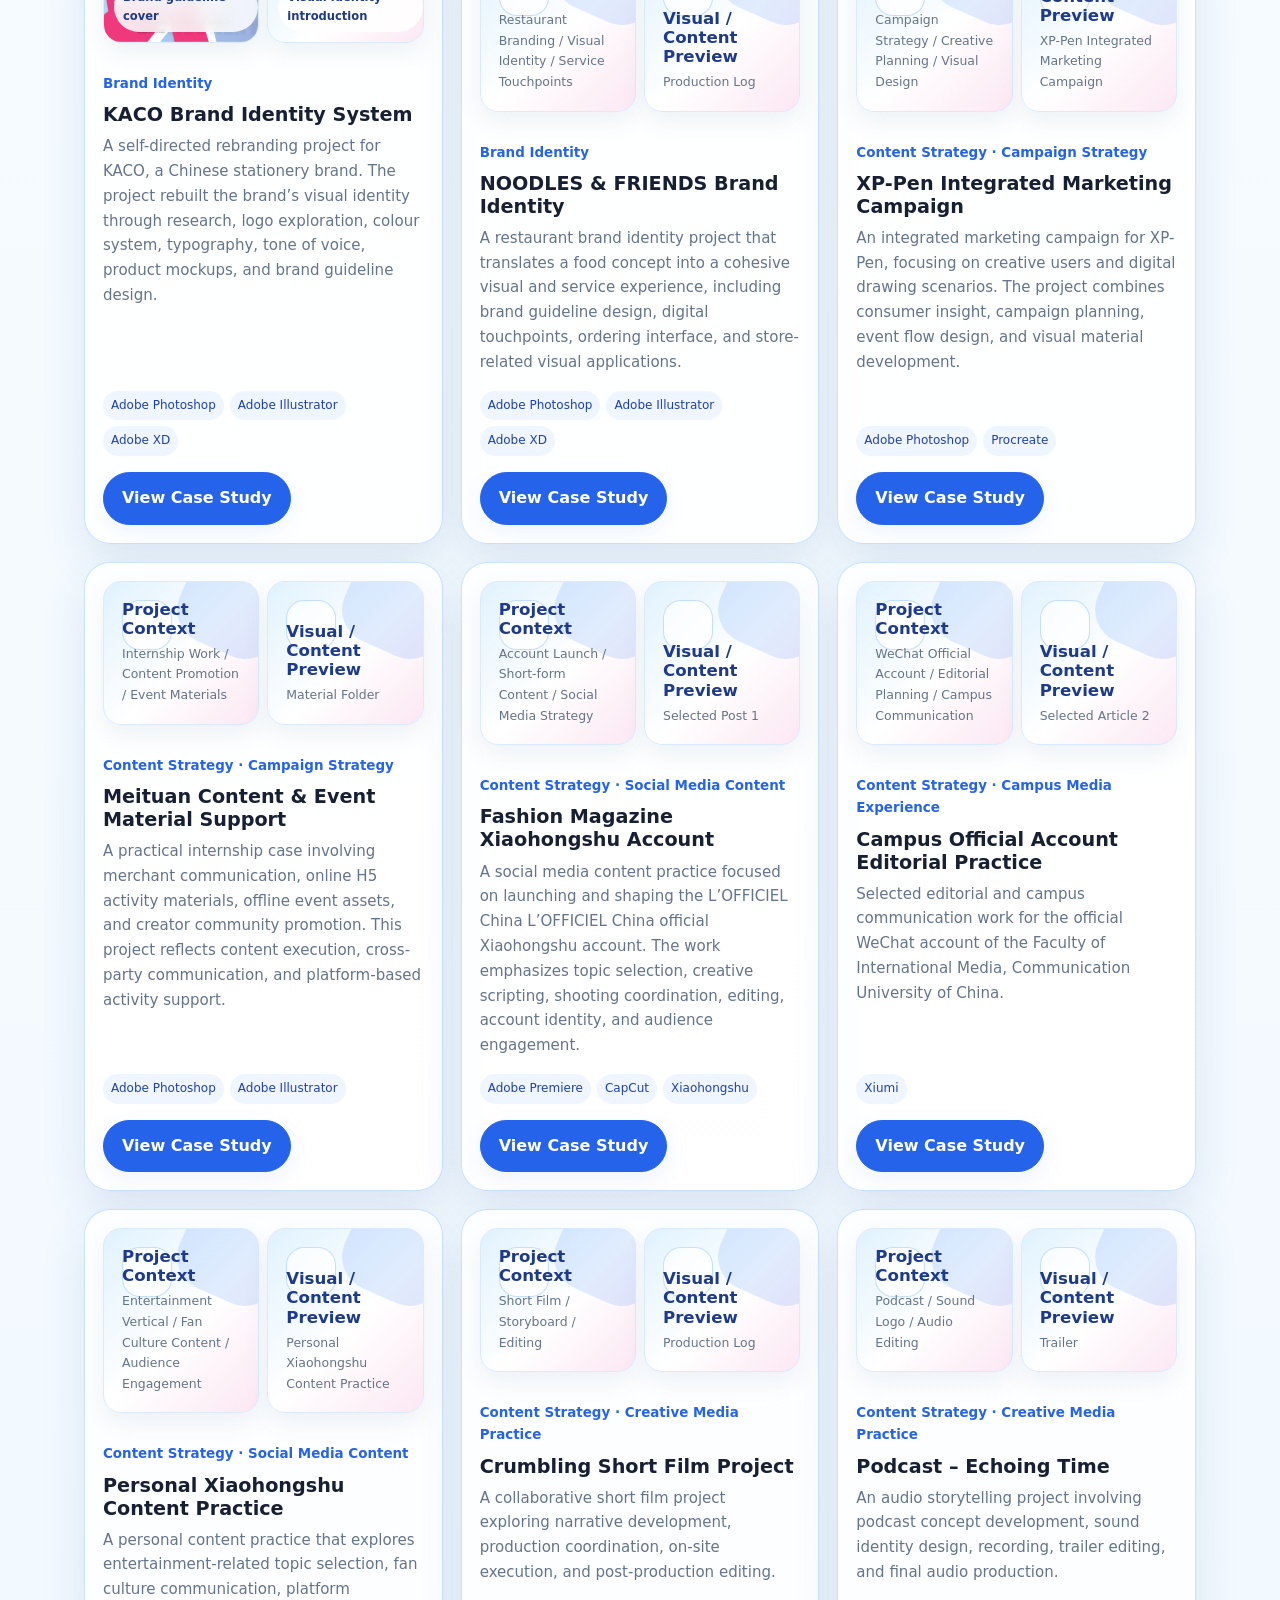
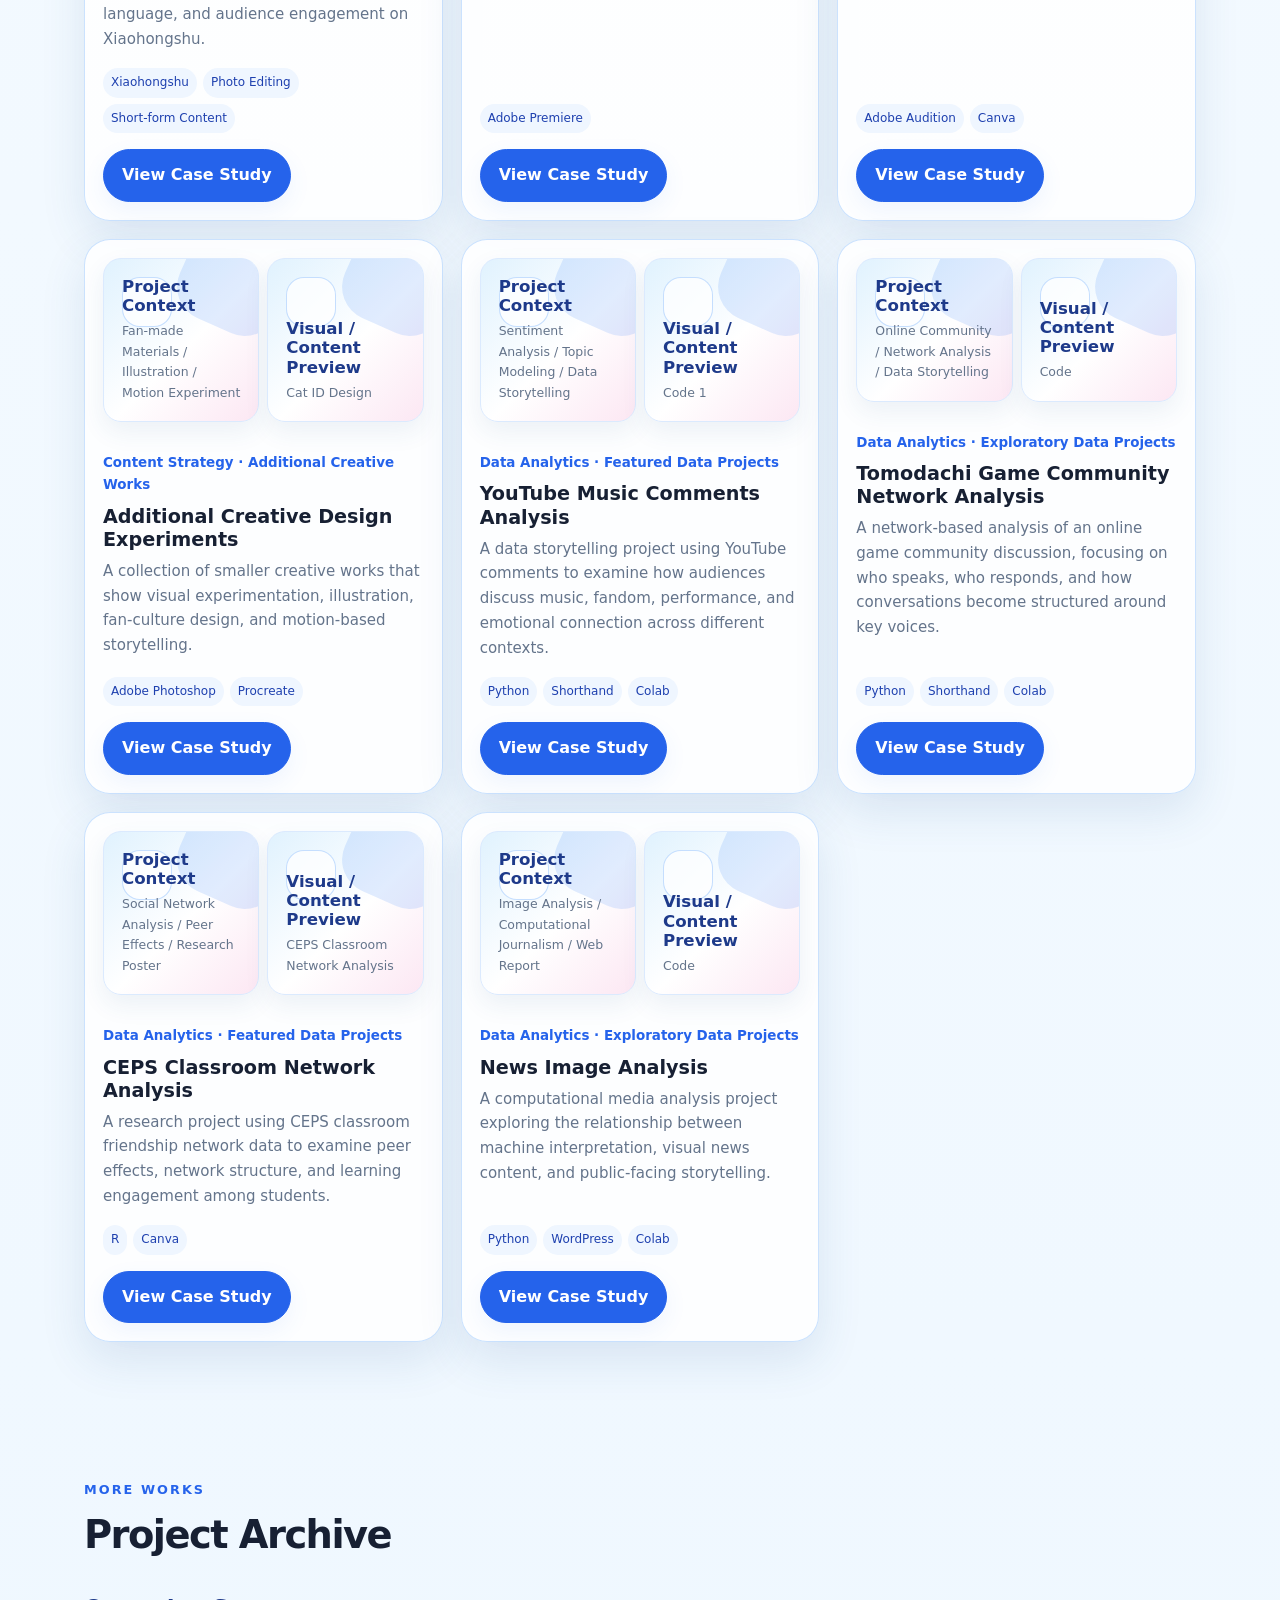
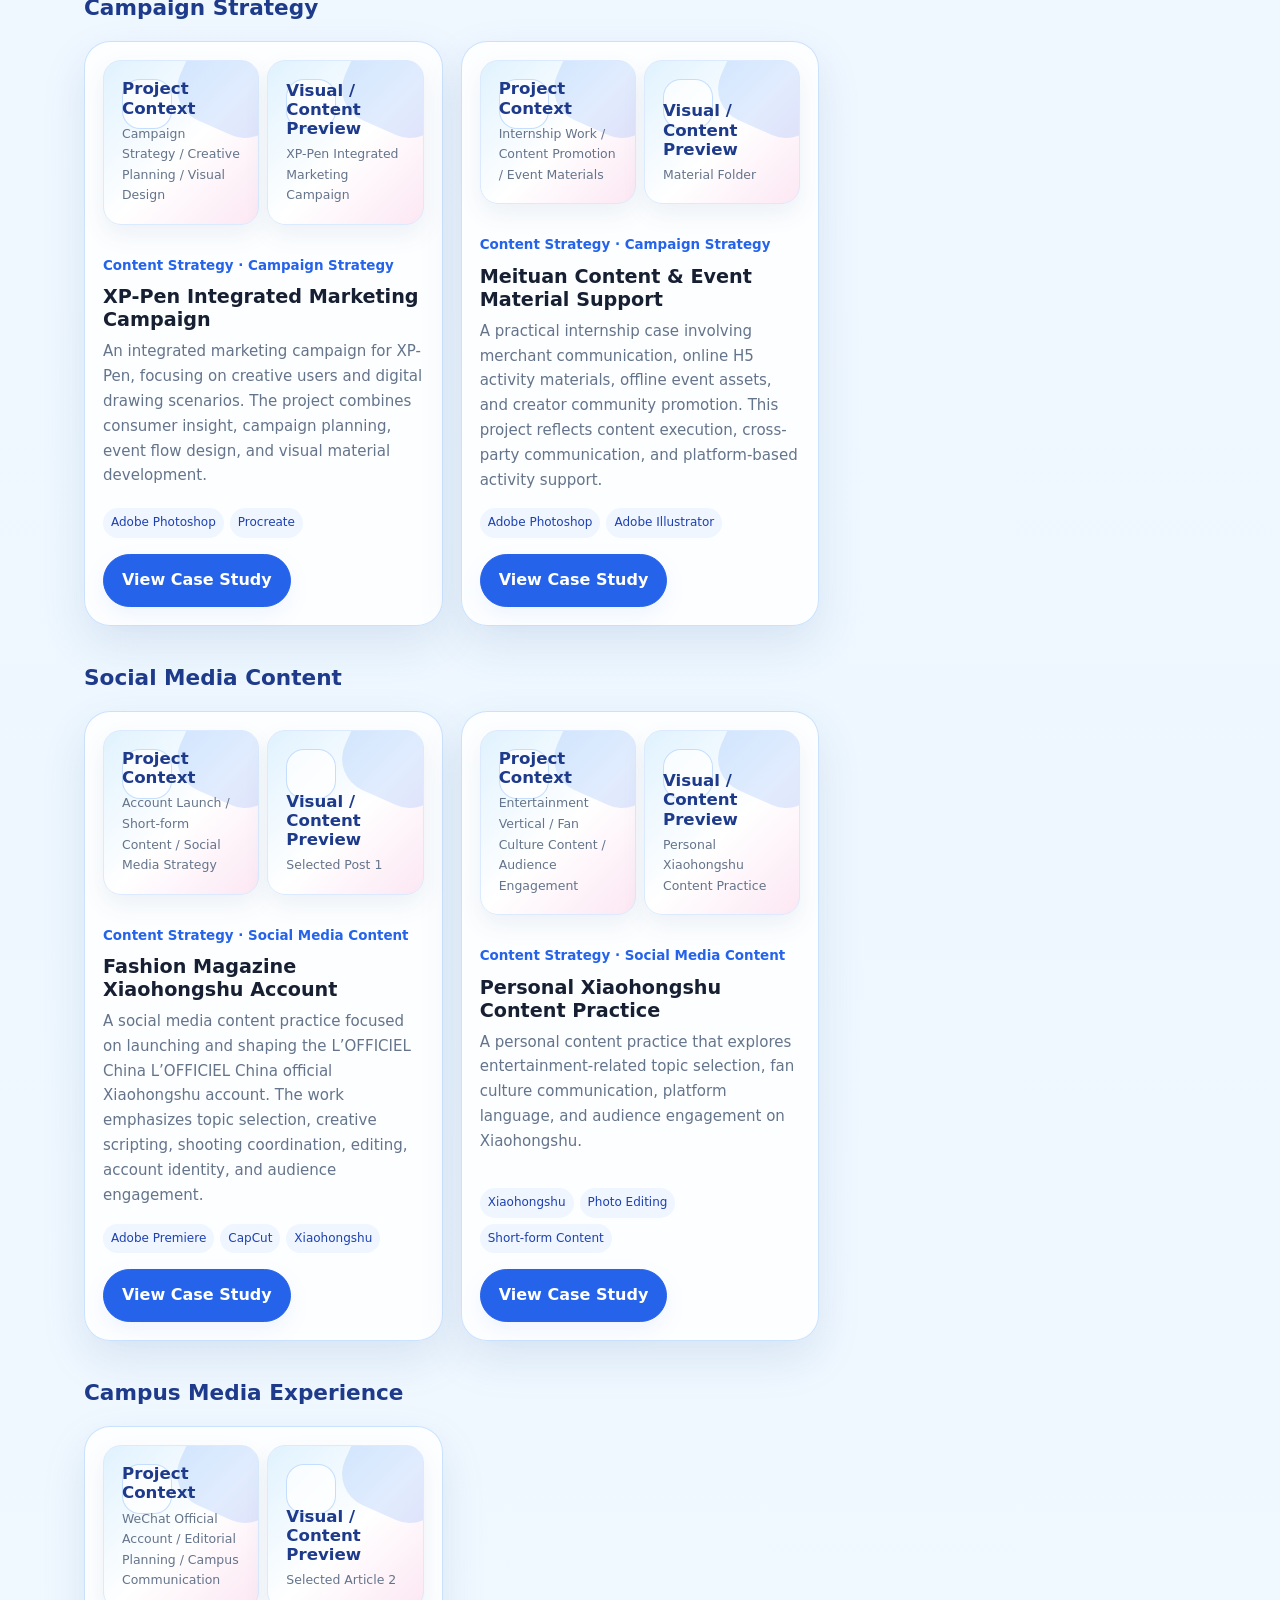
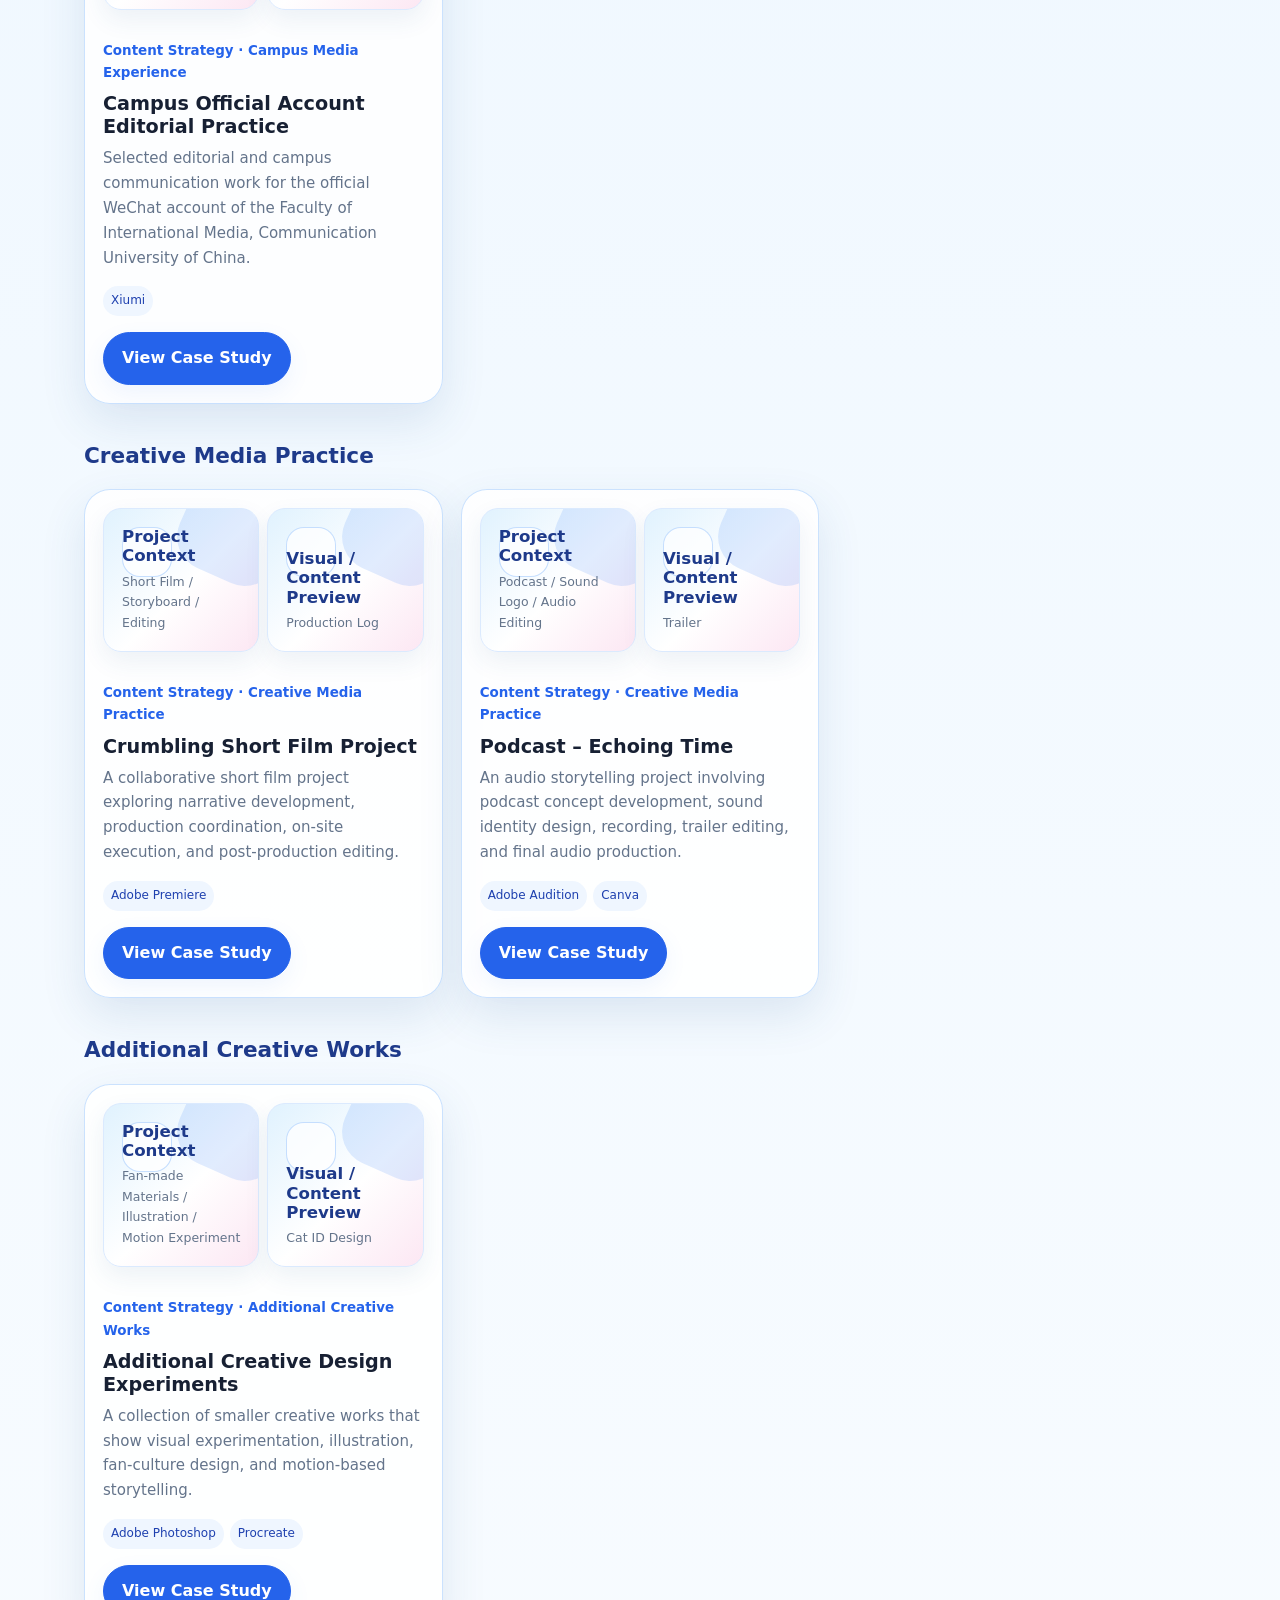
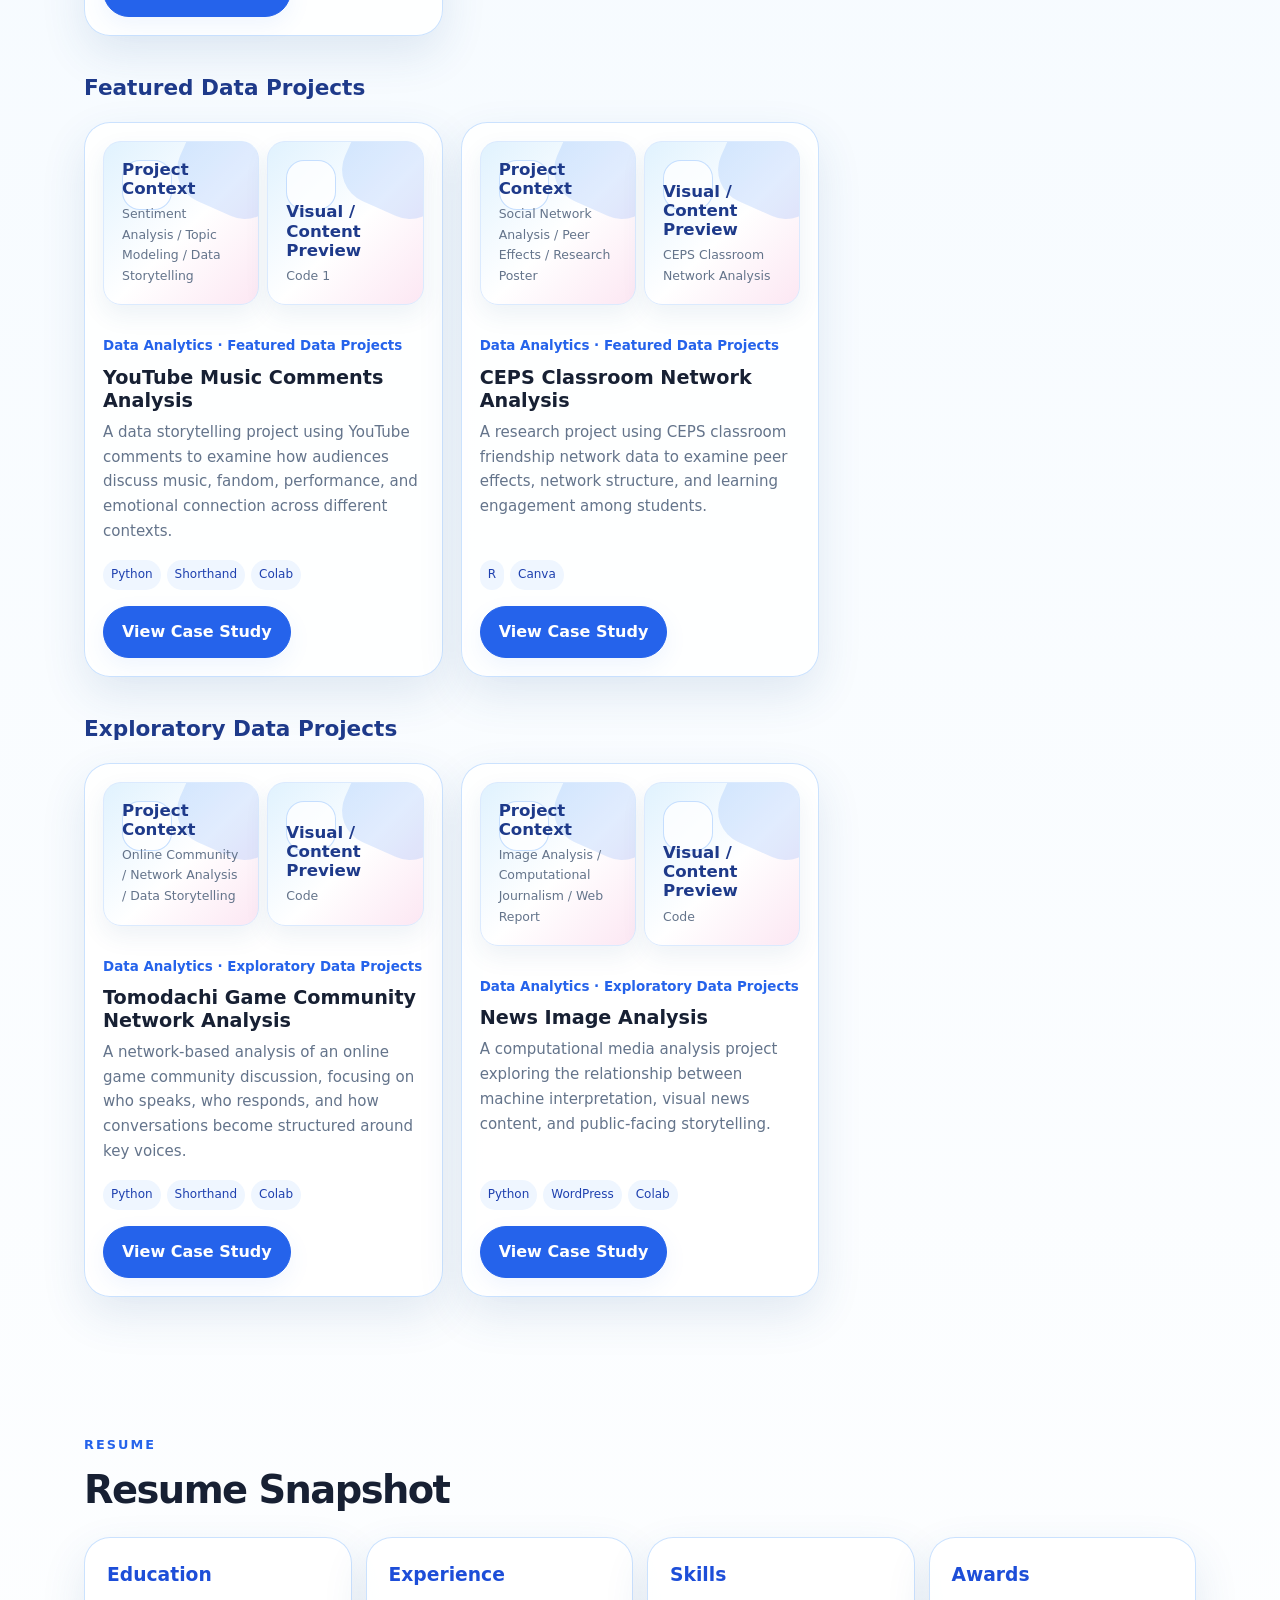
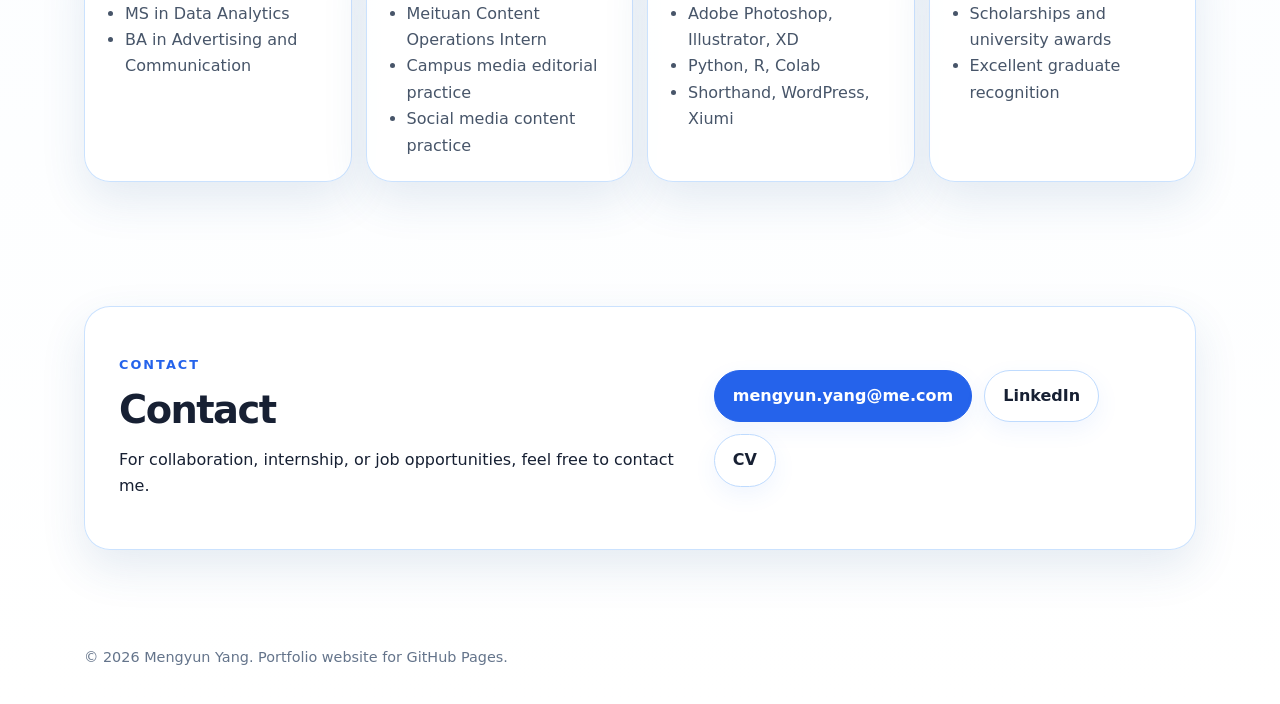
==== commit 4e8ac73a: "Add files via upload" ====
--- a/index.html
+++ b/index.html
@@ -37,7 +37,7 @@
       </div>
       <div class="actions">
         <a class="btn primary" href="#projects" data-i18n="viewProjects">View Projects</a>
-        <a class="btn" href="#resume" data-i18n="downloadCV">Download CV</a>
+        <a class="btn" href="https://drive.google.com/file/d/1WSJ5voSYY0S9vSKvdIDeErnKqBrkZxBO/view?usp=drive_link" target="_blank" rel="noopener" data-i18n="downloadCV">Download CV</a>
       </div>
     </div>
   </section>
@@ -98,7 +98,7 @@
     <div class="container">
       <div class="card contact-card">
         <div><p class="kicker" data-i18n="nav.contact">Contact</p><h2 data-i18n="contactTitle">Contact</h2><p data-i18n="contactBody">For collaboration, internship, or job opportunities, feel free to contact me.</p></div>
-        <div class="actions"><a class="btn primary" href="mailto:mengyun.yang@me.com">mengyun.yang@me.com</a></div>
+        <div class="actions"><a class="btn primary" href="mailto:mengyun.yang@me.com">mengyun.yang@me.com</a><a class="btn" href="https://www.linkedin.com/in/mengyun-yang-375ba124b/" target="_blank" rel="noopener">LinkedIn</a><a class="btn" href="https://drive.google.com/file/d/1WSJ5voSYY0S9vSKvdIDeErnKqBrkZxBO/view?usp=drive_link" target="_blank" rel="noopener">CV</a></div>
       </div>
     </div>
   </section>
--- a/assets/css/styles.css
+++ b/assets/css/styles.css
@@ -4,3 +4,8 @@
 *{box-sizing:border-box}html{scroll-behavior:smooth}body{margin:0;background:linear-gradient(180deg,#f8fcff 0%,#eef7ff 55%,#fff 100%);font-family:Inter,ui-sans-serif,system-ui,-apple-system,BlinkMacSystemFont,"Segoe UI",sans-serif;color:var(--ink);line-height:1.65}a{color:inherit;text-decoration:none}.container{max-width:var(--max);margin:0 auto;padding:0 24px}.site-header{position:sticky;top:0;z-index:10;backdrop-filter:blur(18px);background:rgba(248,252,255,.78);border-bottom:1px solid rgba(219,234,254,.9)}.nav-shell{height:72px;display:flex;align-items:center;justify-content:space-between;gap:22px}.brand{display:flex;align-items:center;gap:10px;font-weight:750;letter-spacing:.02em}.brand-mark{display:grid;place-items:center;width:38px;height:38px;border-radius:14px;background:linear-gradient(135deg,#e0f2fe,#fff 45%,#fce7f3);box-shadow:var(--shadow);color:#1d4ed8}.nav{display:flex;align-items:center;gap:18px;color:#334155;font-size:.95rem}.nav a:hover{color:#1d4ed8}.lang{display:flex;gap:4px;padding:5px;border:1px solid #dbeafe;border-radius:999px;background:#fff}.lang button{border:0;background:transparent;border-radius:999px;padding:7px 10px;color:#64748b;cursor:pointer}.lang button.active{background:#dbeafe;color:#1d4ed8;font-weight:700}.hero{padding:94px 0 54px;position:relative;overflow:hidden}.hero:before{content:"";position:absolute;right:-100px;top:30px;width:380px;height:380px;border-radius:50%;background:radial-gradient(circle,#bfdbfe,transparent 64%);opacity:.65}.kicker{color:#2563eb;font-weight:750;letter-spacing:.16em;text-transform:uppercase;font-size:.8rem}.hero h1{font-size:clamp(2.6rem,6vw,5.8rem);line-height:1.02;margin:16px 0 22px;letter-spacing:-.07em;max-width:980px}.hero p{font-size:1.18rem;color:#475569;max-width:760px;margin:0 0 30px}.chip-row{display:flex;flex-wrap:wrap;gap:10px;margin:26px 0}.chip{padding:9px 13px;border-radius:999px;background:#fff;border:1px solid #dbeafe;color:#1d4ed8;font-weight:650;font-size:.92rem}.actions{display:flex;flex-wrap:wrap;gap:12px}.btn{display:inline-flex;align-items:center;justify-content:center;gap:8px;padding:12px 18px;border-radius:999px;font-weight:750;border:1px solid #bfdbfe;background:#fff;box-shadow:0 8px 22px rgba(59,130,246,.08);transition:.2s}.btn:hover{transform:translateY(-2px);box-shadow:0 14px 32px rgba(59,130,246,.15)}.btn.primary{background:#2563eb;color:#fff;border-color:#2563eb}.section{padding:62px 0}.section-head{display:flex;align-items:end;justify-content:space-between;gap:20px;margin-bottom:26px}.section h2{font-size:clamp(1.8rem,3vw,2.7rem);line-height:1.12;margin:0;letter-spacing:-.04em}.section p.lead{color:#64748b;max-width:760px}.card{background:rgba(255,255,255,.86);border:1px solid rgba(191,219,254,.8);border-radius:var(--radius);box-shadow:var(--shadow)}.about-grid{display:grid;grid-template-columns:1.2fr .8fr;gap:20px}.about-card{padding:30px}.focus-grid{display:grid;grid-template-columns:repeat(3,1fr);gap:14px}.focus{padding:20px}.focus h3{margin:0 0 8px;font-size:1.06rem}.focus p{margin:0;color:#64748b;font-size:.94rem}.filters{display:flex;flex-wrap:wrap;gap:10px;margin-bottom:24px}.filter{border:1px solid #bfdbfe;background:#fff;color:#334155;border-radius:999px;padding:10px 14px;cursor:pointer;font-weight:700}.filter.active{background:#2563eb;border-color:#2563eb;color:#fff}.project-grid{display:grid;grid-template-columns:repeat(3,1fr);gap:18px}.project-card{padding:18px;display:flex;flex-direction:column;min-height:370px;transition:.2s}.project-card:hover{transform:translateY(-4px)}.cover{height:132px;border-radius:20px;background:linear-gradient(135deg,#dbeafe,#fff 50%,#fce7f3);display:flex;align-items:end;padding:18px;color:#1d4ed8;font-weight:850;font-size:1.38rem;letter-spacing:-.04em;overflow:hidden;position:relative}.cover:after{content:"";position:absolute;right:-28px;top:-36px;width:120px;height:120px;background:rgba(59,130,246,.16);border-radius:38px;transform:rotate(25deg)}.project-card .meta{margin:16px 0 8px;color:#2563eb;font-weight:750;font-size:.84rem}.project-card h3{font-size:1.2rem;margin:0 0 8px;line-height:1.2}.project-card p{color:#64748b;font-size:.94rem;margin:0 0 16px}.project-card .tools{display:flex;gap:6px;flex-wrap:wrap;margin-top:auto}.tool{font-size:.75rem;padding:5px 8px;border-radius:999px;background:#eff6ff;color:#1e40af}.project-card .card-actions{display:flex;gap:8px;flex-wrap:wrap;margin-top:16px}.subsection-title{margin:34px 0 16px;font-size:1.35rem;color:#1e3a8a}.resume-grid{display:grid;grid-template-columns:repeat(4,1fr);gap:14px}.resume-box{padding:22px}.resume-box h3{margin:0 0 10px;color:#1d4ed8}.resume-box ul{padding-left:18px;margin:0;color:#475569}.contact-card{padding:34px;display:flex;justify-content:space-between;align-items:center;gap:20px}.footer{padding:34px 0;color:#64748b;font-size:.9rem}.project-hero{padding:58px 0 28px}.breadcrumbs{color:#64748b;font-size:.9rem;margin-bottom:18px}.project-hero h1{font-size:clamp(2.2rem,5vw,4.8rem);line-height:1;margin:0 0 16px;letter-spacing:-.06em}.project-hero .type{color:#2563eb;font-weight:800}.detail-grid{display:grid;grid-template-columns:1.08fr .92fr;gap:20px;margin:24px 0 52px}.detail-card{padding:28px}.detail-card h2,.detail-card h3{margin-top:0}.side-list{display:grid;gap:12px}.side-row{padding:15px 16px;border-radius:18px;background:#f8fbff;border:1px solid #dbeafe}.side-row strong{display:block;color:#1d4ed8;margin-bottom:4px}.link-list{display:flex;flex-wrap:wrap;gap:10px;margin-top:18px}.embed-wrap{margin-top:18px;border-radius:20px;overflow:hidden;border:1px solid #dbeafe;background:#f8fbff}.embed-wrap iframe{width:100%;height:420px;border:0;display:block}.note{font-size:.9rem;color:#64748b;margin-top:12px}.menu-button{display:none}
 @media(max-width:900px){.nav{display:none}.menu-button{display:inline-flex}.about-grid,.detail-grid{grid-template-columns:1fr}.project-grid{grid-template-columns:1fr 1fr}.resume-grid,.focus-grid{grid-template-columns:1fr 1fr}.contact-card{align-items:flex-start;flex-direction:column}.hero{padding-top:68px}}
 @media(max-width:620px){.project-grid,.resume-grid,.focus-grid{grid-template-columns:1fr}.container{padding:0 18px}.hero h1{font-size:2.55rem}.nav-shell{height:auto;min-height:70px;flex-wrap:wrap;padding:12px 0}.lang{margin-left:auto}.embed-wrap iframe{height:260px}}
+
+/* Rich case-study previews */
+.project-card{min-height:430px}.project-card>.preview-grid.small{margin-bottom:14px}.project-card .cover{display:none}.preview-grid{display:grid;grid-template-columns:repeat(2,1fr);gap:12px;margin:18px 0}.preview-grid.small{grid-template-columns:repeat(2,1fr);gap:8px;margin:0 0 12px}.preview-shot{margin:0;border-radius:18px;overflow:hidden;min-height:170px;background:linear-gradient(135deg,#e0f2fe,#fff 54%,#fce7f3);border:1px solid #dbeafe;box-shadow:0 10px 24px rgba(41,87,145,.08);position:relative}.preview-grid.small .preview-shot{min-height:96px}.preview-shot img{width:100%;height:100%;object-fit:cover;display:block;aspect-ratio:1.35/1}.preview-grid.small .preview-shot img{aspect-ratio:1.65/1}.preview-shot figcaption{position:absolute;left:10px;bottom:10px;padding:6px 9px;border-radius:999px;background:rgba(255,255,255,.86);font-size:.72rem;font-weight:750;color:#1e3a8a;backdrop-filter:blur(8px)}.preview-shot.placeholder{display:flex;flex-direction:column;justify-content:flex-end;padding:18px;color:#1e3a8a}.preview-shot.placeholder:before{content:"";position:absolute;right:-30px;top:-34px;width:105px;height:105px;border-radius:34px;background:rgba(59,130,246,.15);transform:rotate(24deg)}.preview-shot.placeholder:after{content:"";position:absolute;left:18px;top:18px;width:48px;height:48px;border-radius:18px;background:rgba(255,255,255,.75);border:1px solid rgba(191,219,254,.9)}.placeholder-label{font-weight:850;font-size:1.04rem;line-height:1.15;position:relative;z-index:1}.placeholder-sub{font-size:.78rem;color:#64748b;margin-top:6px;position:relative;z-index:1}.case-section{padding:8px 0 22px;border-bottom:1px solid #e0f2fe}.case-section:last-child{border-bottom:0;padding-bottom:0}.case-section h2{font-size:1.45rem;margin:0 0 10px;letter-spacing:-.03em}.case-section p{color:#475569}.rich-detail{grid-template-columns:minmax(0,1.2fr) minmax(280px,.55fr)}.main-case{padding:34px}.sticky-summary{position:sticky;top:92px;align-self:start}.mini-links{display:flex;flex-direction:column;gap:10px;margin-top:18px}.mini-links .btn{width:100%;font-size:.9rem;padding:10px 12px}.main-case .link-list{margin-top:8px}
+@media(max-width:900px){.rich-detail{grid-template-columns:1fr}.sticky-summary{position:static}.preview-grid{grid-template-columns:1fr 1fr}}
+@media(max-width:620px){.preview-grid,.preview-grid.small{grid-template-columns:1fr}.preview-shot,.preview-grid.small .preview-shot{min-height:150px}}
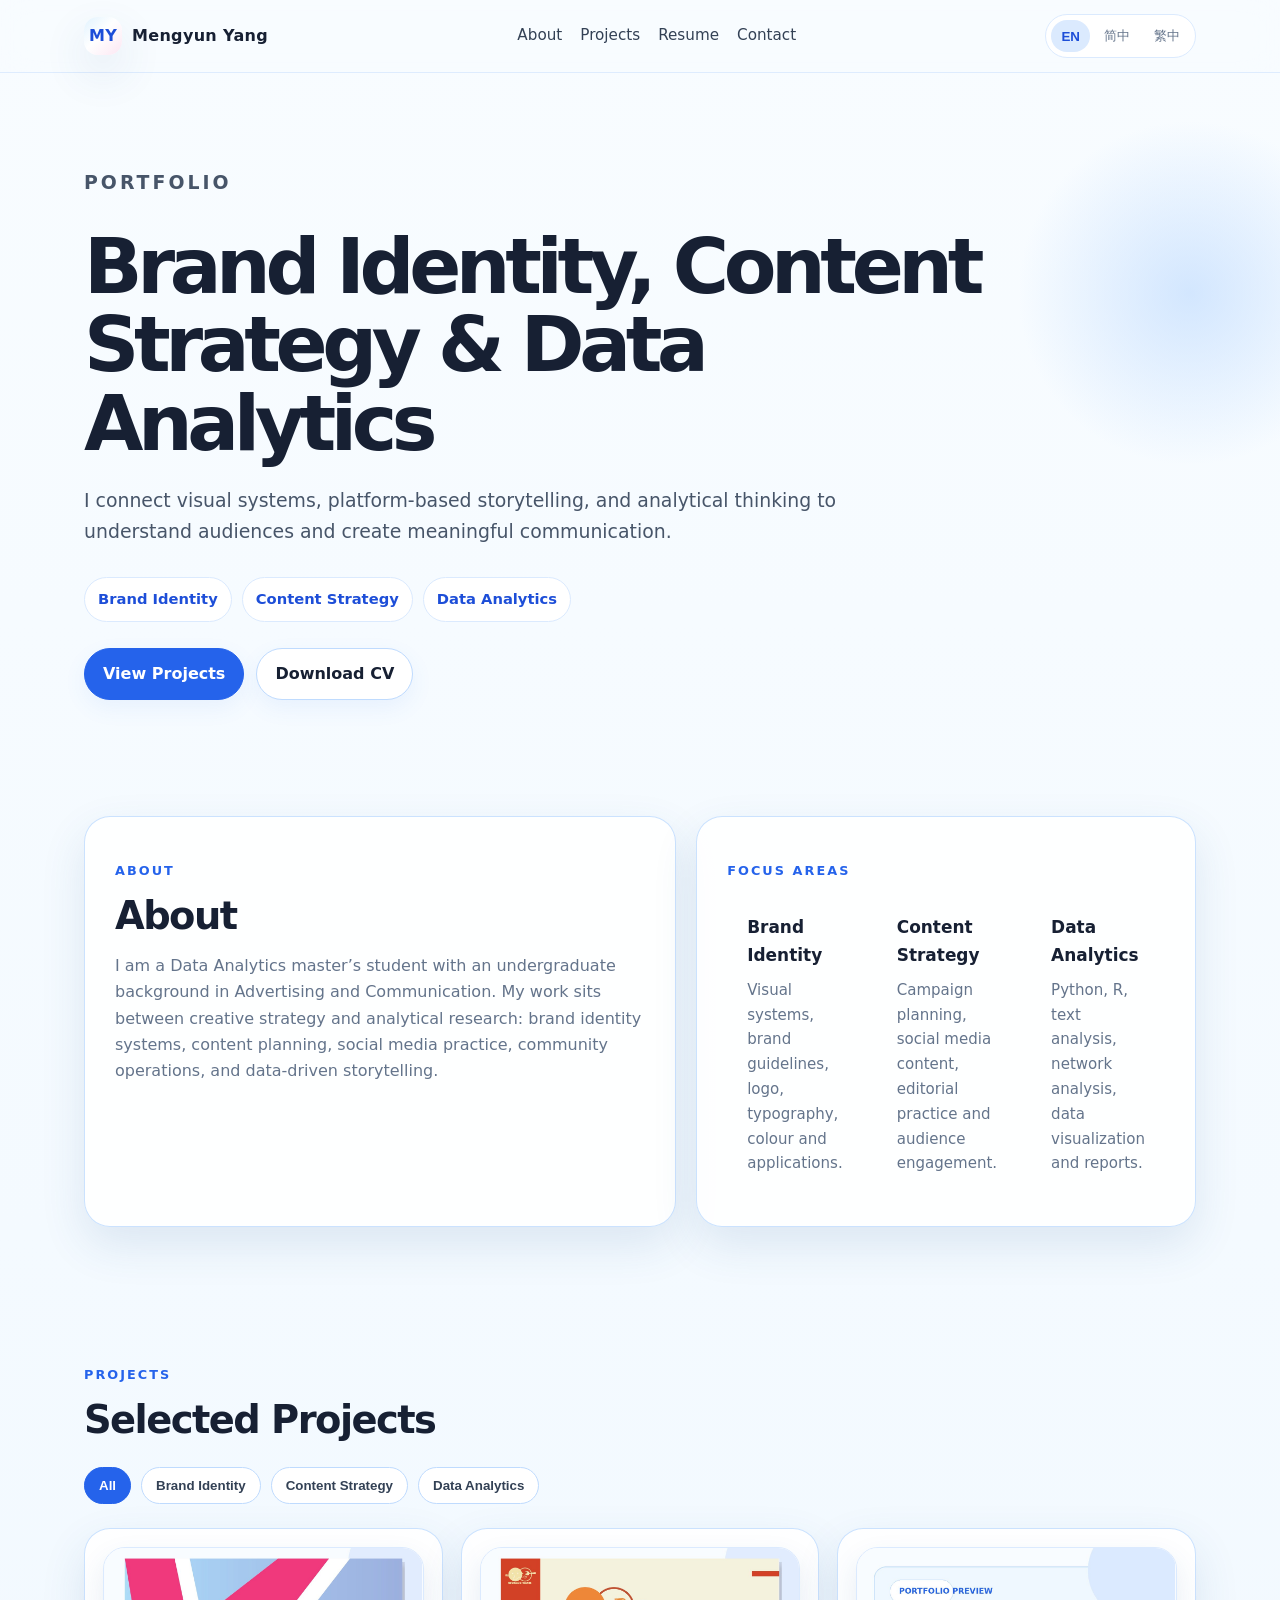
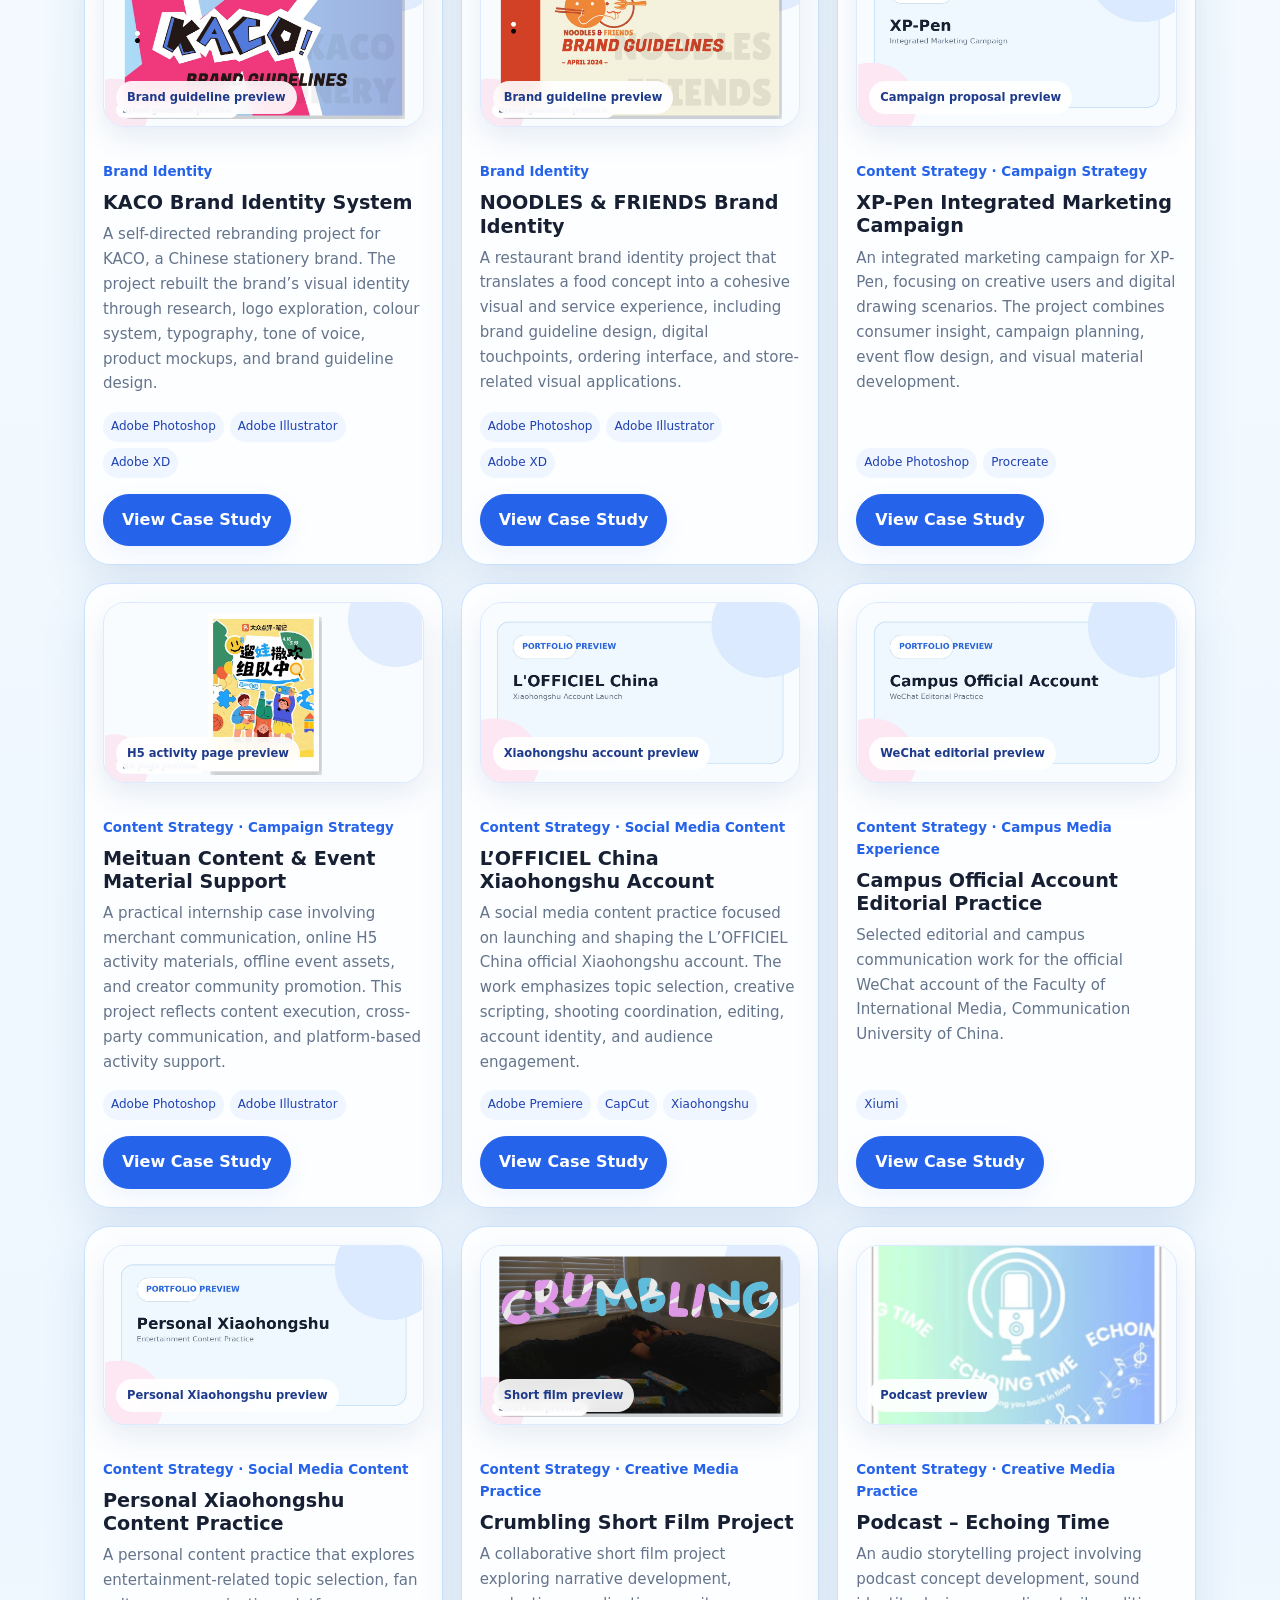
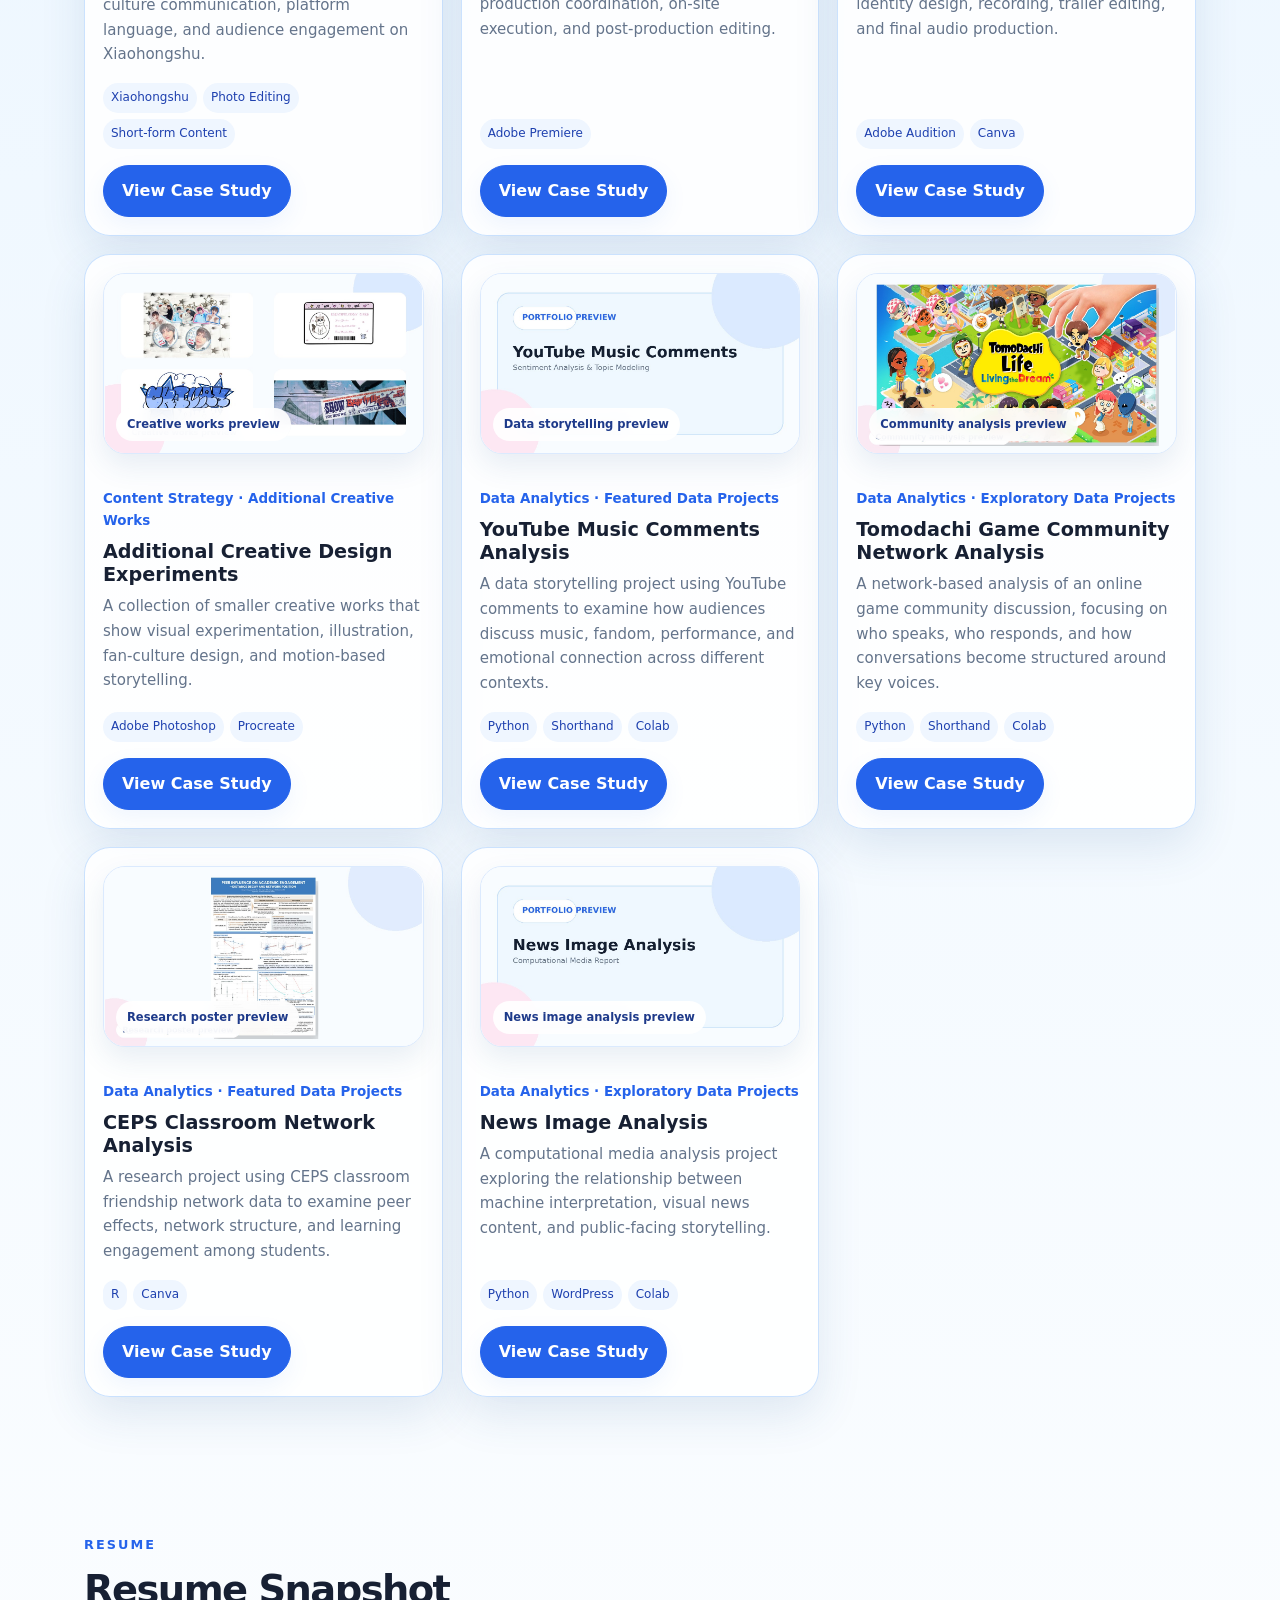
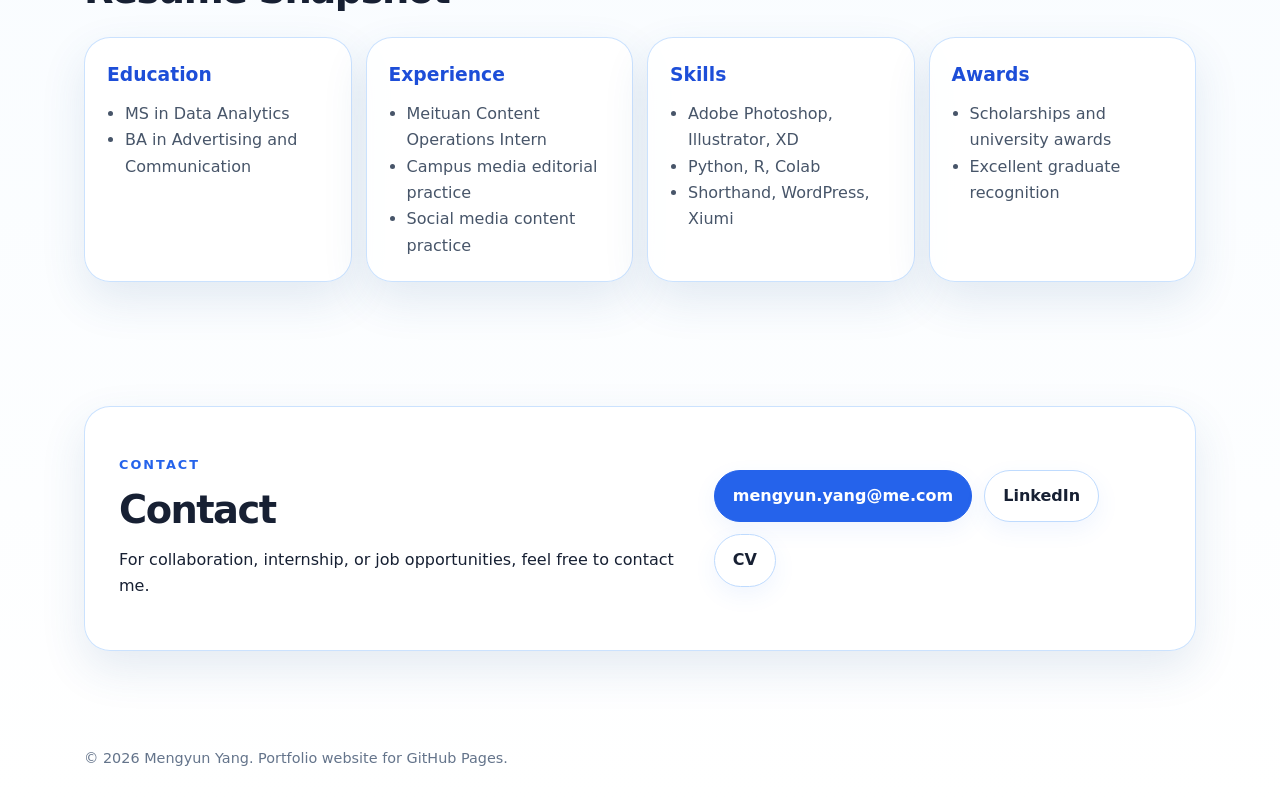
==== commit 5f415751: "Add files via upload" ====
--- a/index.html
+++ b/index.html
@@ -63,7 +63,7 @@
   <section class="section" id="projects">
     <div class="container">
       <div class="section-head">
-        <div><p class="kicker" data-i18n="nav.projects">Projects</p><h2 data-i18n="featured">Featured Projects</h2></div>
+        <div><p class="kicker" data-i18n="nav.projects">Projects</p><h2>Selected Projects</h2></div>
       </div>
       <div class="filters" aria-label="Project filters">
         <button class="filter active" data-filter="all">All</button>
@@ -72,13 +72,6 @@
         <button class="filter" data-filter="data">Data Analytics</button>
       </div>
       <div id="projects-grid" class="project-grid"></div>
-    </div>
-  </section>
-
-  <section class="section" id="more">
-    <div class="container">
-      <div class="section-head"><div><p class="kicker" data-i18n="more">More Works</p><h2>Project Archive</h2></div></div>
-      <div id="grouped-projects"></div>
     </div>
   </section>
 
--- a/assets/css/styles.css
+++ b/assets/css/styles.css
@@ -9,3 +9,36 @@
 .project-card{min-height:430px}.project-card>.preview-grid.small{margin-bottom:14px}.project-card .cover{display:none}.preview-grid{display:grid;grid-template-columns:repeat(2,1fr);gap:12px;margin:18px 0}.preview-grid.small{grid-template-columns:repeat(2,1fr);gap:8px;margin:0 0 12px}.preview-shot{margin:0;border-radius:18px;overflow:hidden;min-height:170px;background:linear-gradient(135deg,#e0f2fe,#fff 54%,#fce7f3);border:1px solid #dbeafe;box-shadow:0 10px 24px rgba(41,87,145,.08);position:relative}.preview-grid.small .preview-shot{min-height:96px}.preview-shot img{width:100%;height:100%;object-fit:cover;display:block;aspect-ratio:1.35/1}.preview-grid.small .preview-shot img{aspect-ratio:1.65/1}.preview-shot figcaption{position:absolute;left:10px;bottom:10px;padding:6px 9px;border-radius:999px;background:rgba(255,255,255,.86);font-size:.72rem;font-weight:750;color:#1e3a8a;backdrop-filter:blur(8px)}.preview-shot.placeholder{display:flex;flex-direction:column;justify-content:flex-end;padding:18px;color:#1e3a8a}.preview-shot.placeholder:before{content:"";position:absolute;right:-30px;top:-34px;width:105px;height:105px;border-radius:34px;background:rgba(59,130,246,.15);transform:rotate(24deg)}.preview-shot.placeholder:after{content:"";position:absolute;left:18px;top:18px;width:48px;height:48px;border-radius:18px;background:rgba(255,255,255,.75);border:1px solid rgba(191,219,254,.9)}.placeholder-label{font-weight:850;font-size:1.04rem;line-height:1.15;position:relative;z-index:1}.placeholder-sub{font-size:.78rem;color:#64748b;margin-top:6px;position:relative;z-index:1}.case-section{padding:8px 0 22px;border-bottom:1px solid #e0f2fe}.case-section:last-child{border-bottom:0;padding-bottom:0}.case-section h2{font-size:1.45rem;margin:0 0 10px;letter-spacing:-.03em}.case-section p{color:#475569}.rich-detail{grid-template-columns:minmax(0,1.2fr) minmax(280px,.55fr)}.main-case{padding:34px}.sticky-summary{position:sticky;top:92px;align-self:start}.mini-links{display:flex;flex-direction:column;gap:10px;margin-top:18px}.mini-links .btn{width:100%;font-size:.9rem;padding:10px 12px}.main-case .link-list{margin-top:8px}
 @media(max-width:900px){.rich-detail{grid-template-columns:1fr}.sticky-summary{position:static}.preview-grid{grid-template-columns:1fr 1fr}}
 @media(max-width:620px){.preview-grid,.preview-grid.small{grid-template-columns:1fr}.preview-shot,.preview-grid.small .preview-shot{min-height:150px}}
+
+
+/* One-image project previews */
+.project-card{min-height:420px;}
+.project-cover{margin:0 0 16px;border-radius:22px;overflow:hidden;border:1px solid #dbeafe;background:#f8fbff;box-shadow:0 12px 28px rgba(41,87,145,.10);position:relative;}
+.project-cover.small{height:170px;}
+.project-cover:not(.small){max-width:860px;margin:10px 0 20px;}
+.project-cover img{width:100%;height:100%;display:block;object-fit:cover;aspect-ratio:16/10;background:#eef6ff;}
+.project-cover:not(.small) img{height:auto;max-height:520px;object-fit:contain;background:#f8fbff;}
+.project-cover figcaption{position:absolute;left:12px;bottom:12px;padding:7px 11px;border-radius:999px;background:rgba(255,255,255,.9);font-size:.76rem;font-weight:760;color:#1e3a8a;backdrop-filter:blur(8px)}
+/* keep old grid available for future multi-image galleries, but do not use on cards */
+
+
+/* Local stable preview images */
+.project-card{min-height:0;}
+.project-card .project-cover.small{height:180px;margin-bottom:16px;}
+.project-cover img{background:#f8fbff;}
+.project-card:not(:has(.project-cover)) {padding-top:28px;}
+@supports not selector(:has(*)) {
+  .project-card{min-height:0;}
+}
+
+
+/* Final preview-image fix: every project uses one stable local cover image. */
+.project-card{min-height:unset;}
+.project-card .project-cover.small{height:auto; aspect-ratio:16/9; margin-bottom:18px; background:#f8fbff;}
+.project-cover{background:#f8fbff;}
+.project-cover img{width:100%;height:100%;object-fit:contain;display:block;background:#f8fbff;}
+.project-cover.small img{aspect-ratio:auto;}
+.project-cover figcaption{font-size:.72rem;max-width:calc(100% - 24px);white-space:nowrap;overflow:hidden;text-overflow:ellipsis;}
+.project-cover:not(.small){aspect-ratio:16/9;display:flex;align-items:center;justify-content:center;}
+.project-cover:not(.small) img{max-height:100%;height:100%;object-fit:contain;}
+@media (max-width:720px){.project-card .project-cover.small{aspect-ratio:16/10}.project-cover figcaption{font-size:.68rem}}
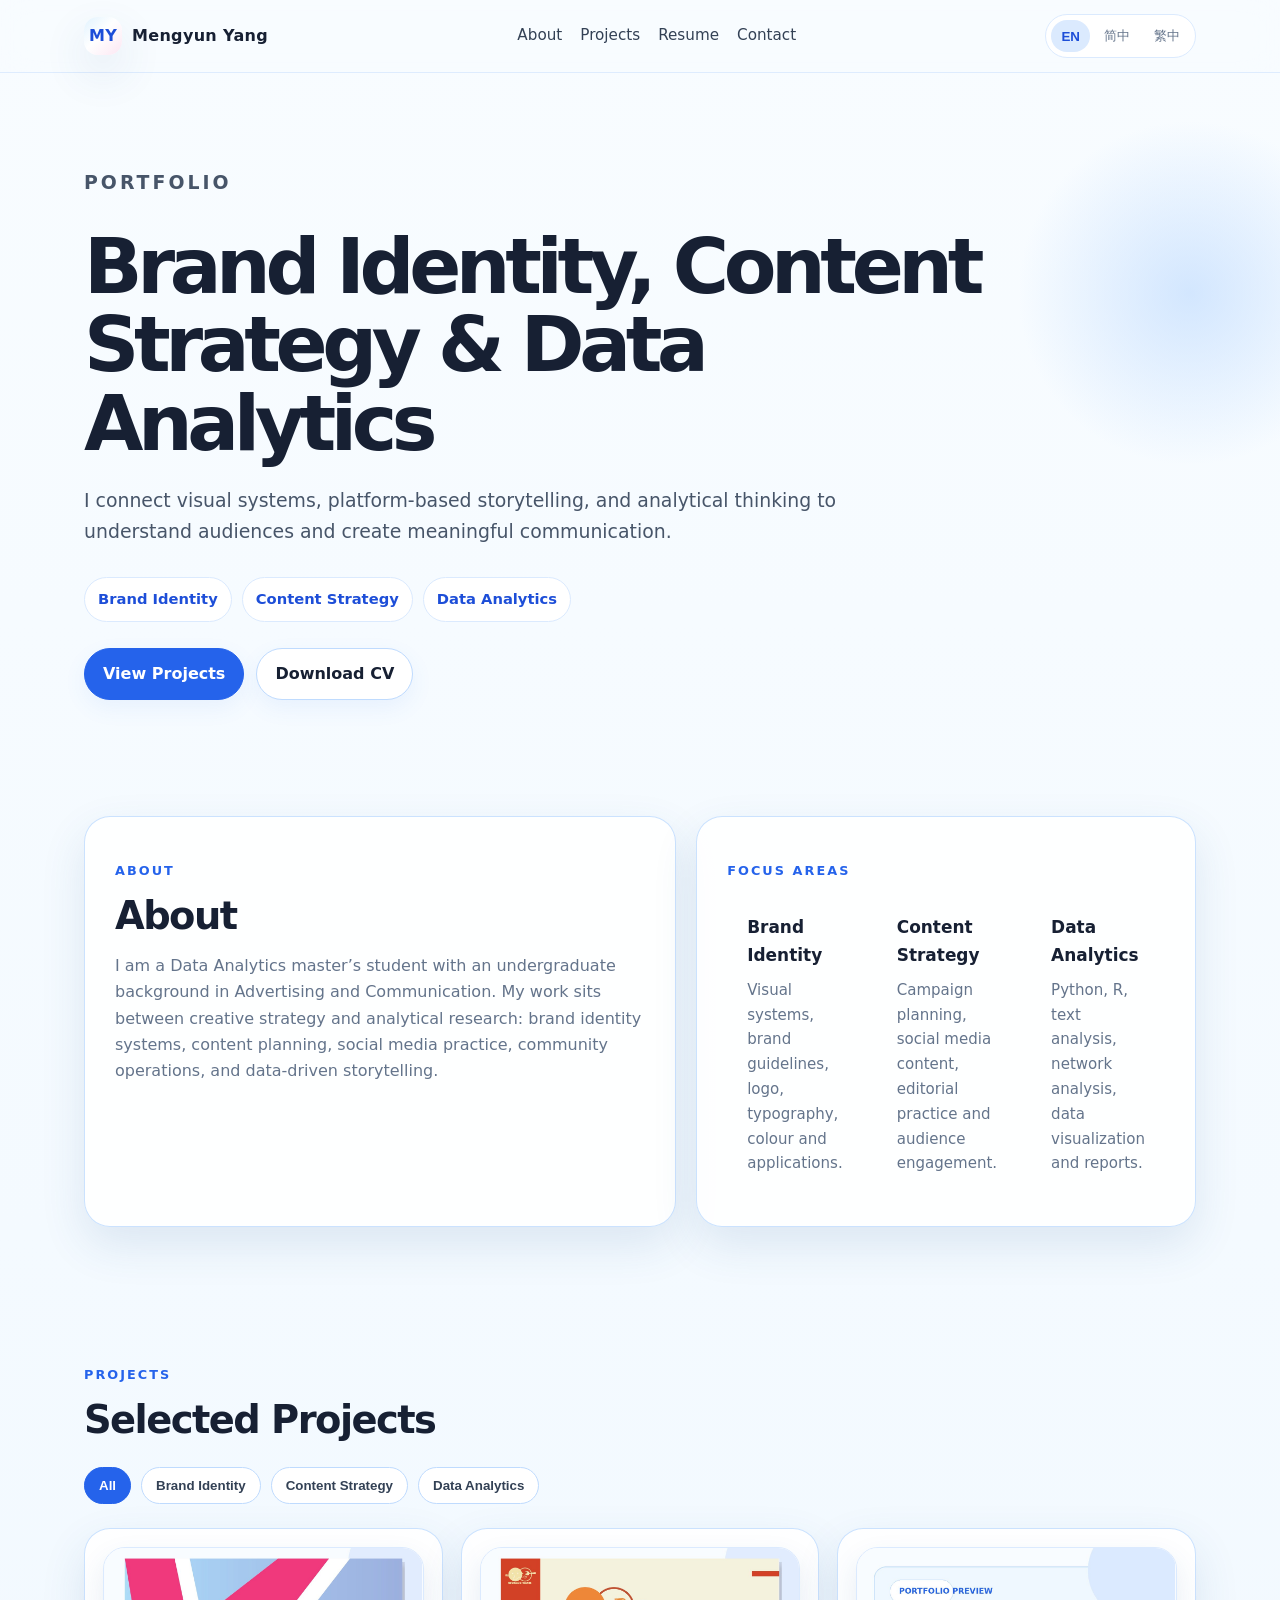
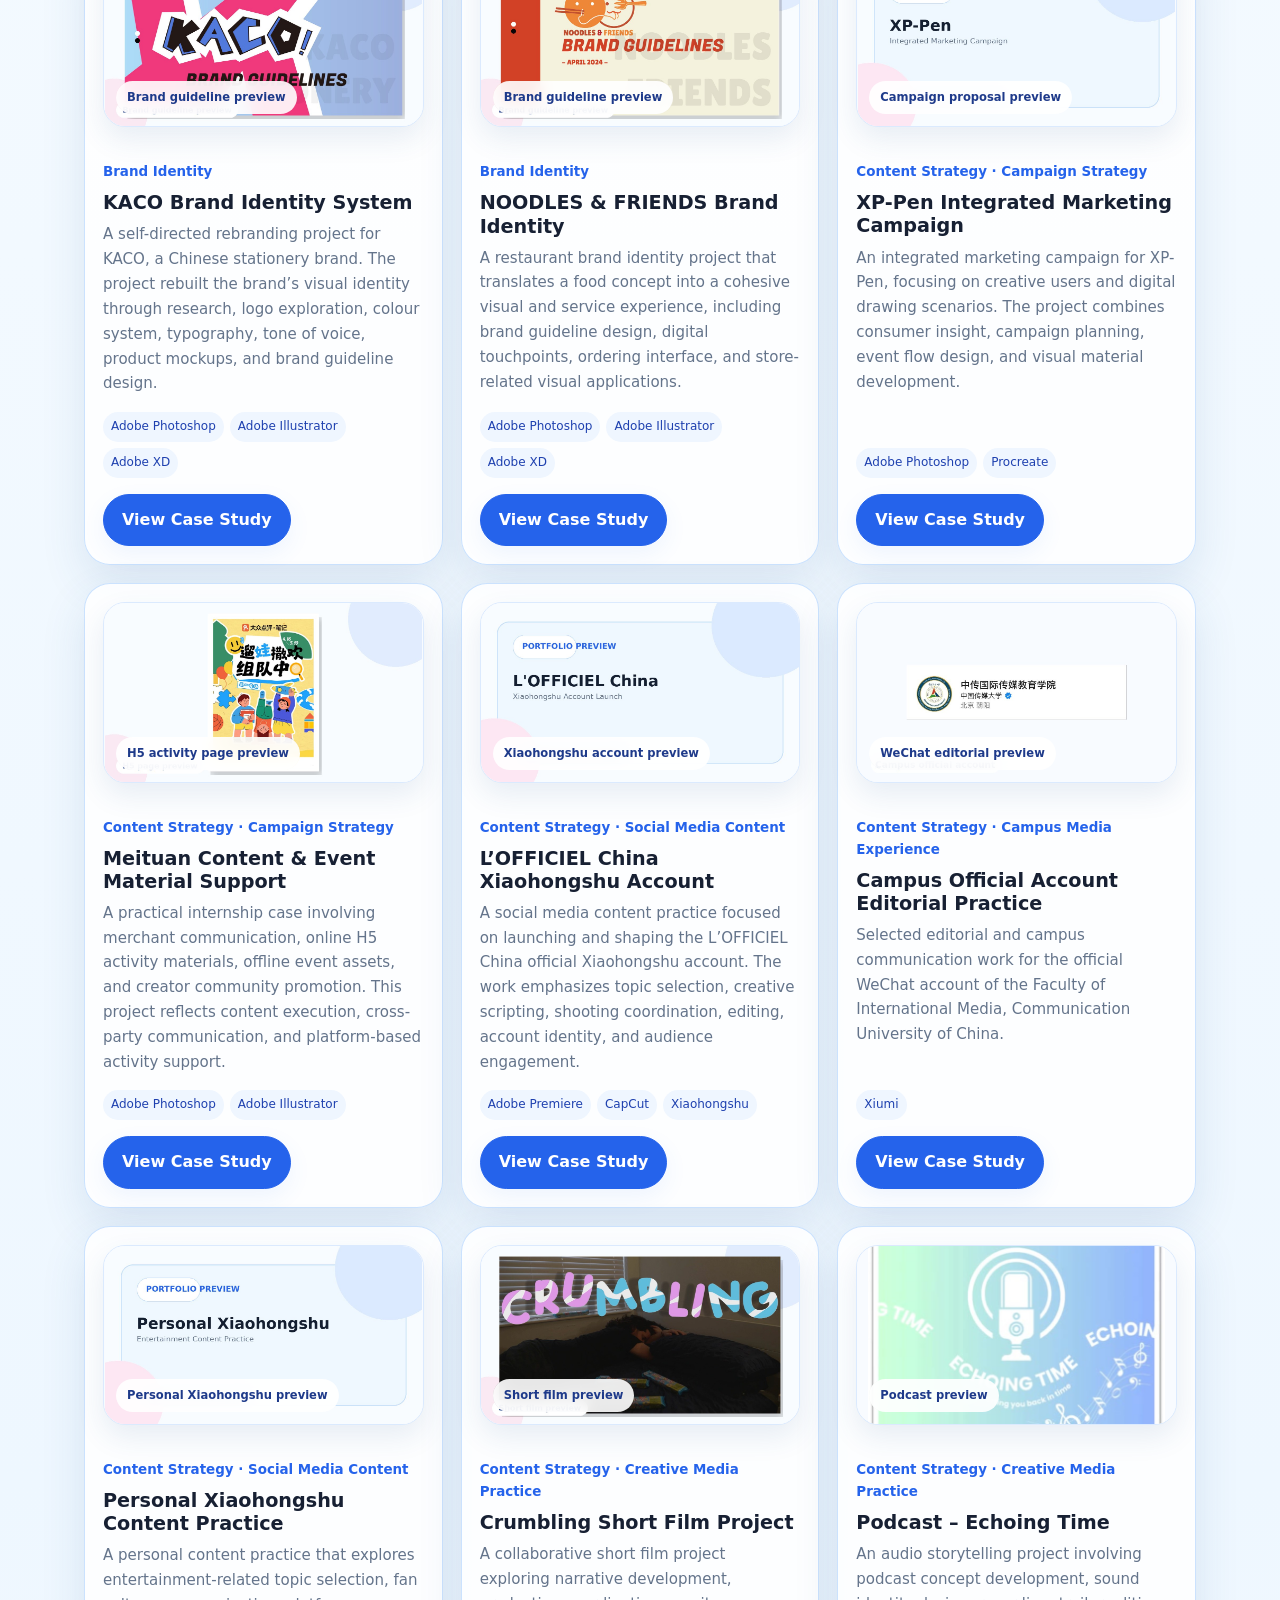
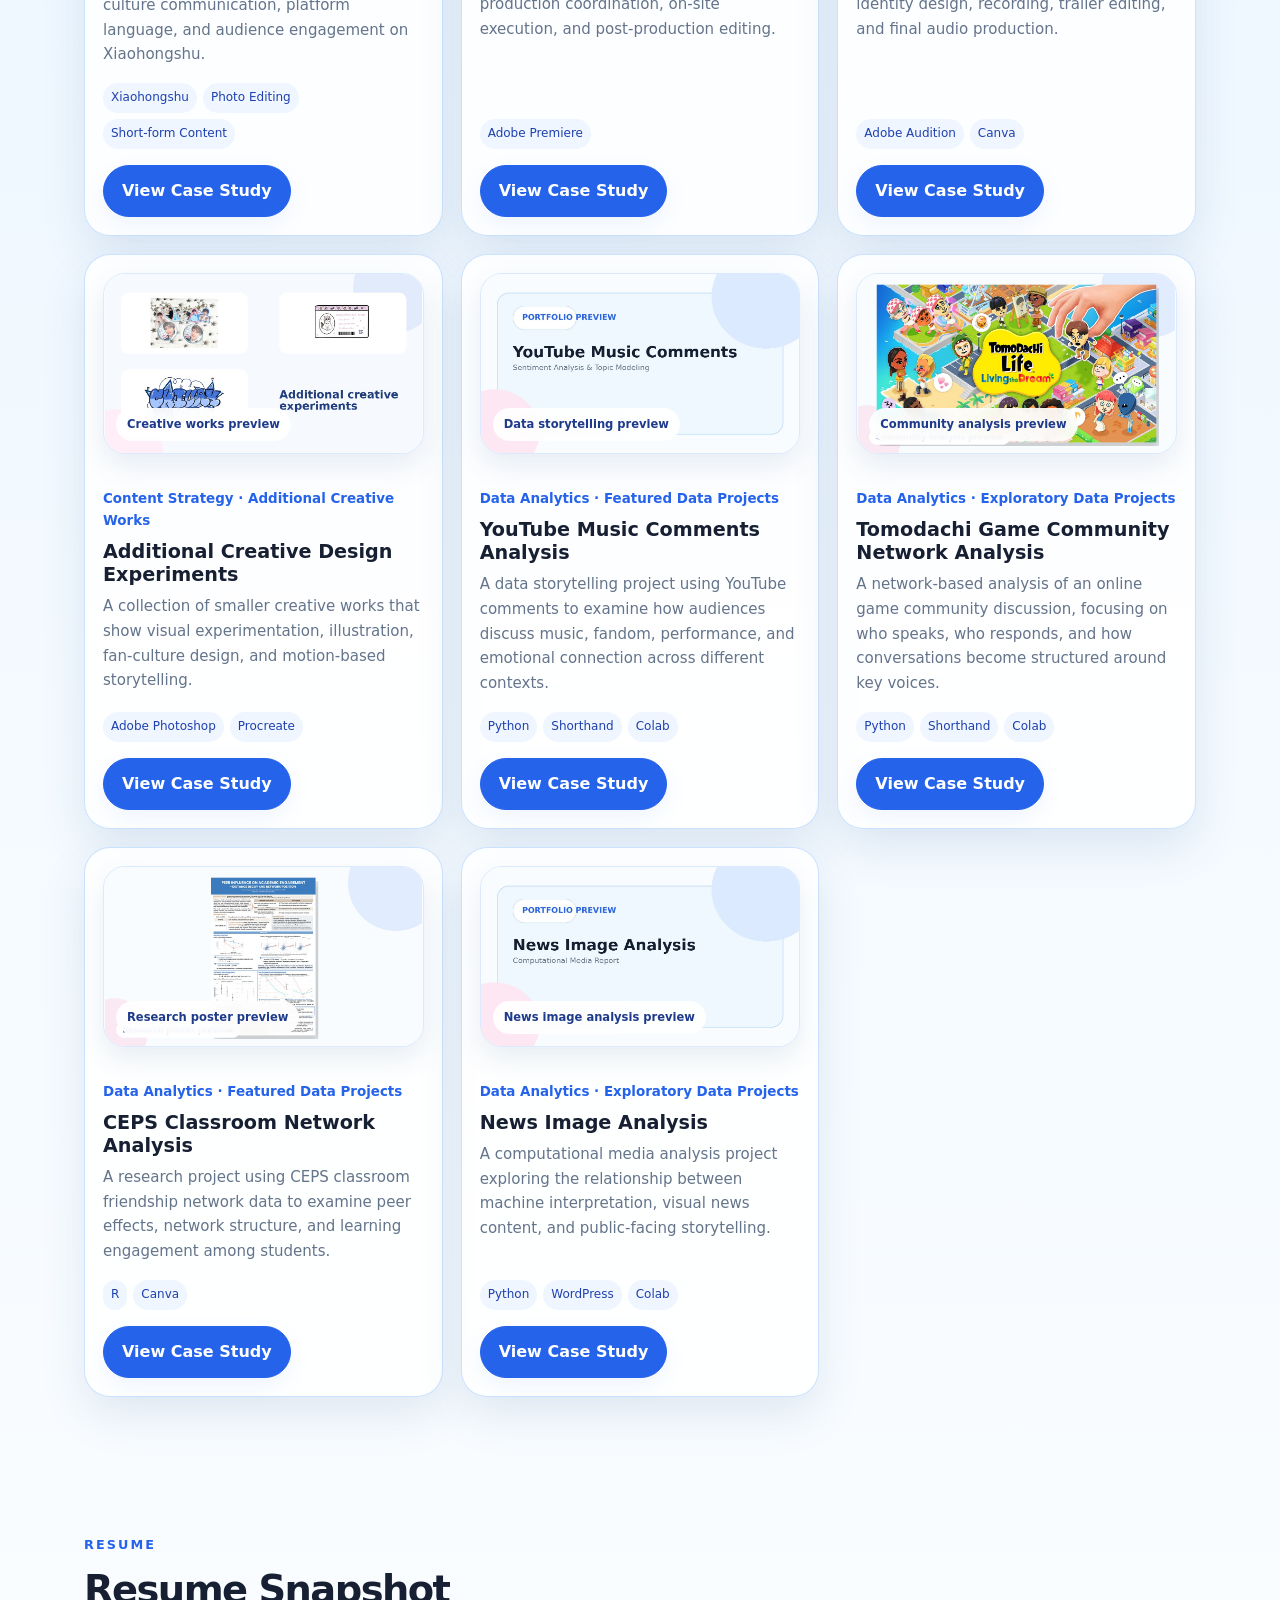
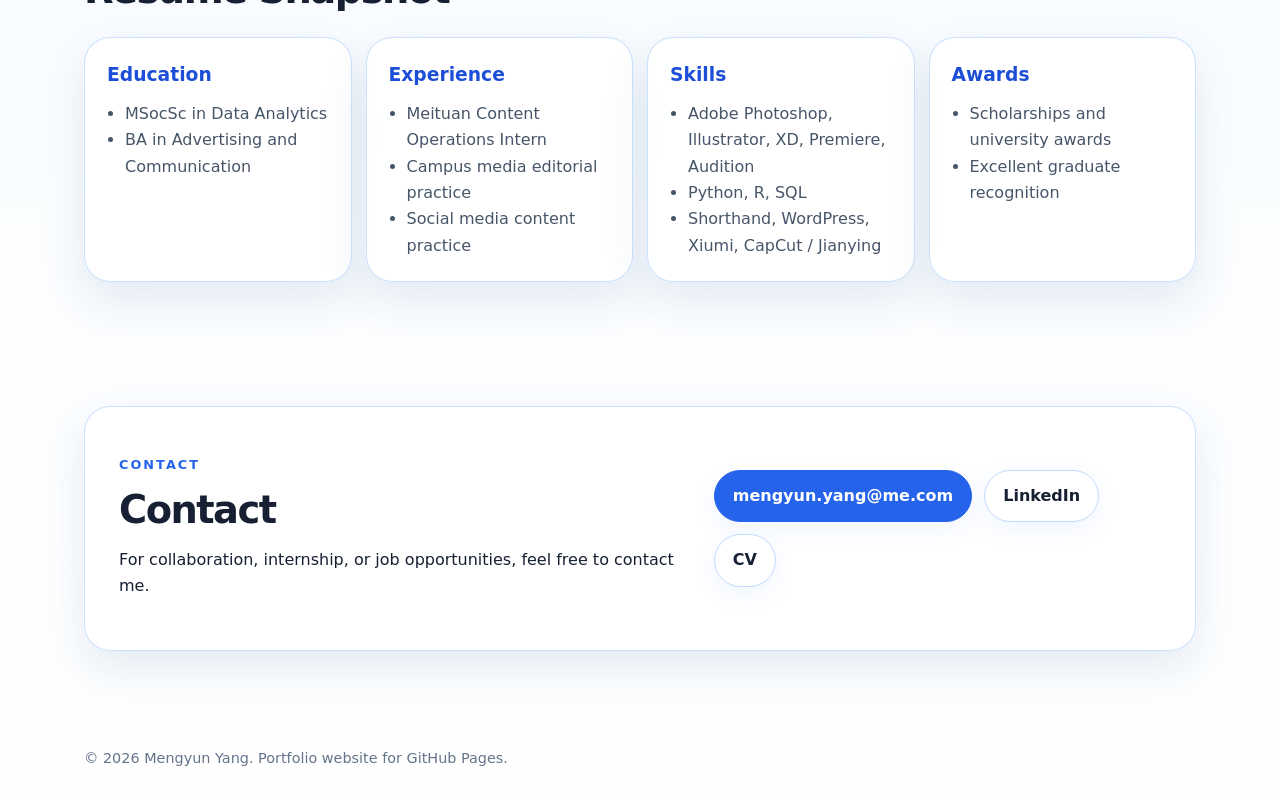
==== commit 225e564d: "Add files via upload" ====
--- a/index.html
+++ b/index.html
@@ -79,9 +79,9 @@
     <div class="container">
       <div class="section-head"><div><p class="kicker" data-i18n="nav.resume">Resume</p><h2 data-i18n="resumeTitle">Resume Snapshot</h2></div></div>
       <div class="resume-grid">
-        <div class="card resume-box"><h3 data-i18n="education">Education</h3><ul><li>MS in Data Analytics</li><li>BA in Advertising and Communication</li></ul></div>
+        <div class="card resume-box"><h3 data-i18n="education">Education</h3><ul><li>MSocSc in Data Analytics</li><li>BA in Advertising and Communication</li></ul></div>
         <div class="card resume-box"><h3 data-i18n="experience">Experience</h3><ul><li>Meituan Content Operations Intern</li><li>Campus media editorial practice</li><li>Social media content practice</li></ul></div>
-        <div class="card resume-box"><h3 data-i18n="skills">Skills</h3><ul><li>Adobe Photoshop, Illustrator, XD</li><li>Python, R, Colab</li><li>Shorthand, WordPress, Xiumi</li></ul></div>
+        <div class="card resume-box"><h3 data-i18n="skills">Skills</h3><ul><li>Adobe Photoshop, Illustrator, XD, Premiere, Audition</li><li>Python, R, SQL</li><li>Shorthand, WordPress, Xiumi, CapCut / Jianying</li></ul></div>
         <div class="card resume-box"><h3 data-i18n="awards">Awards</h3><ul><li>Scholarships and university awards</li><li>Excellent graduate recognition</li></ul></div>
       </div>
     </div>
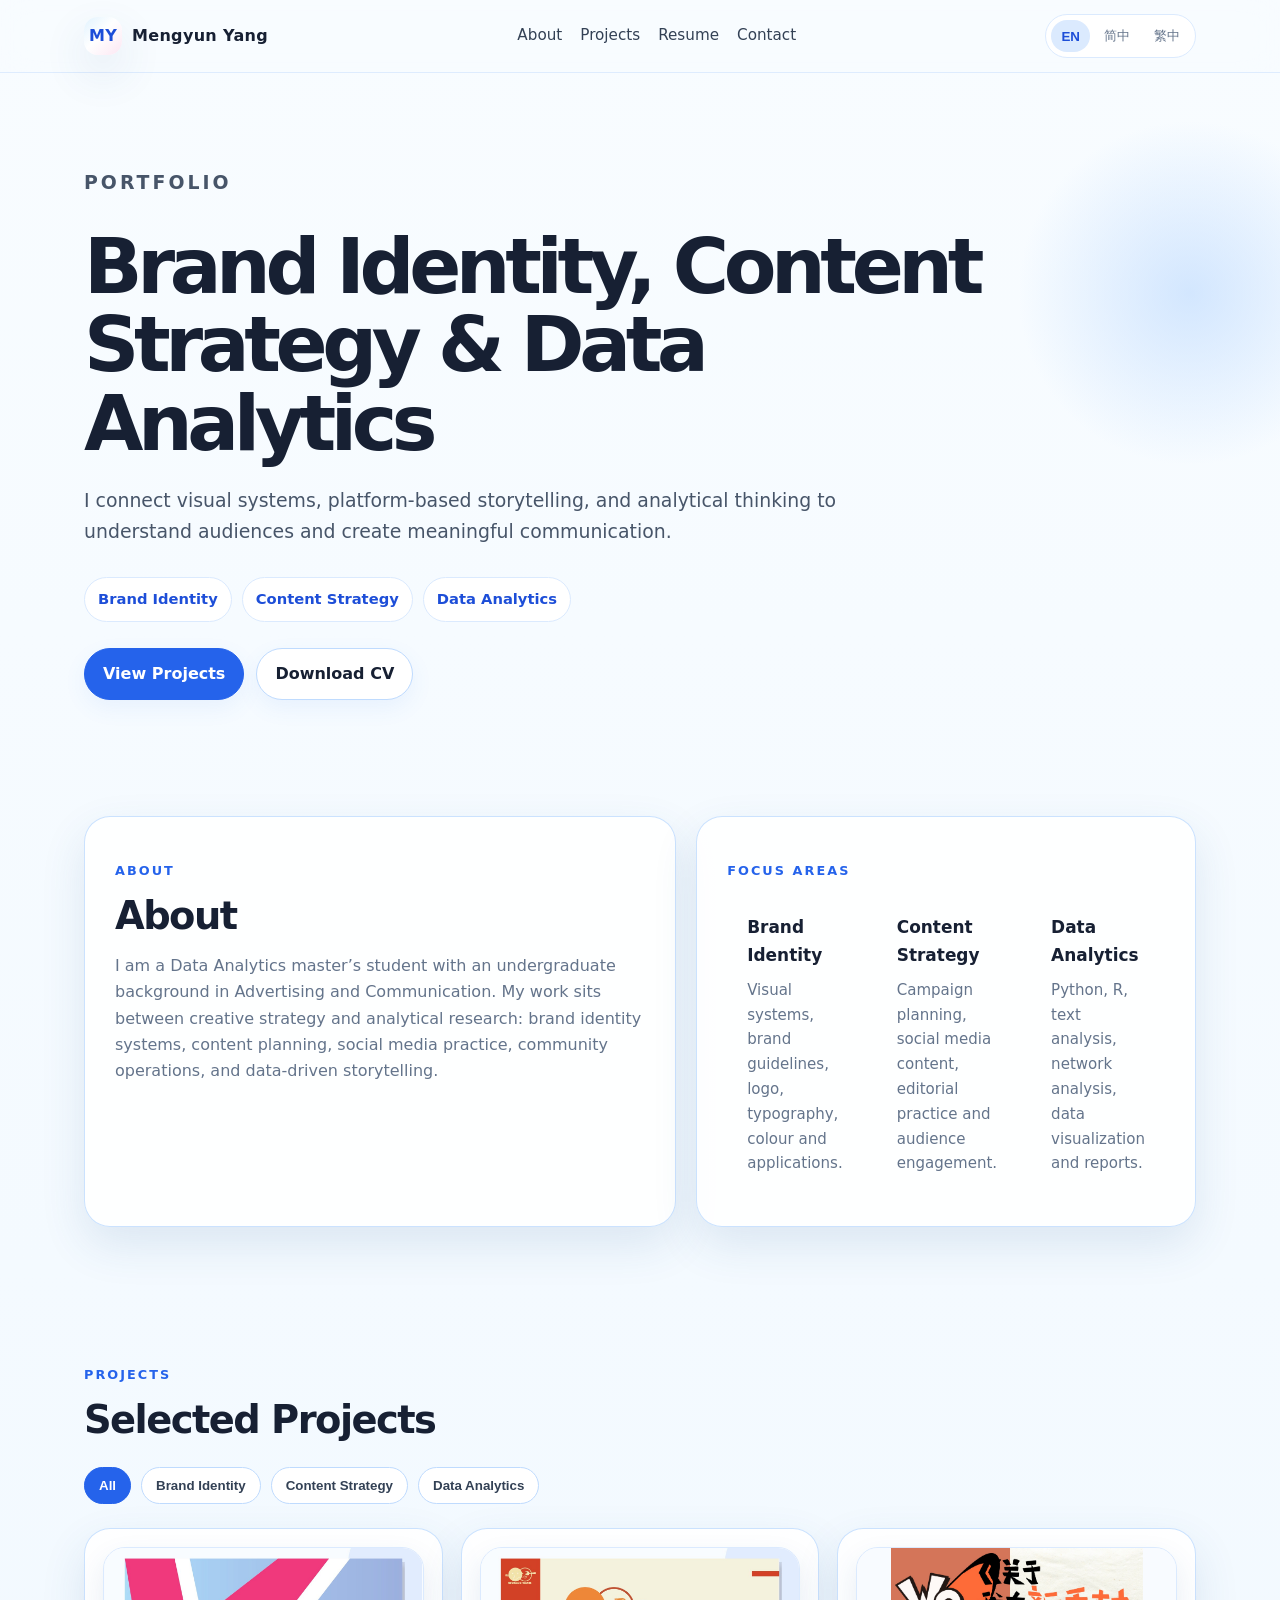
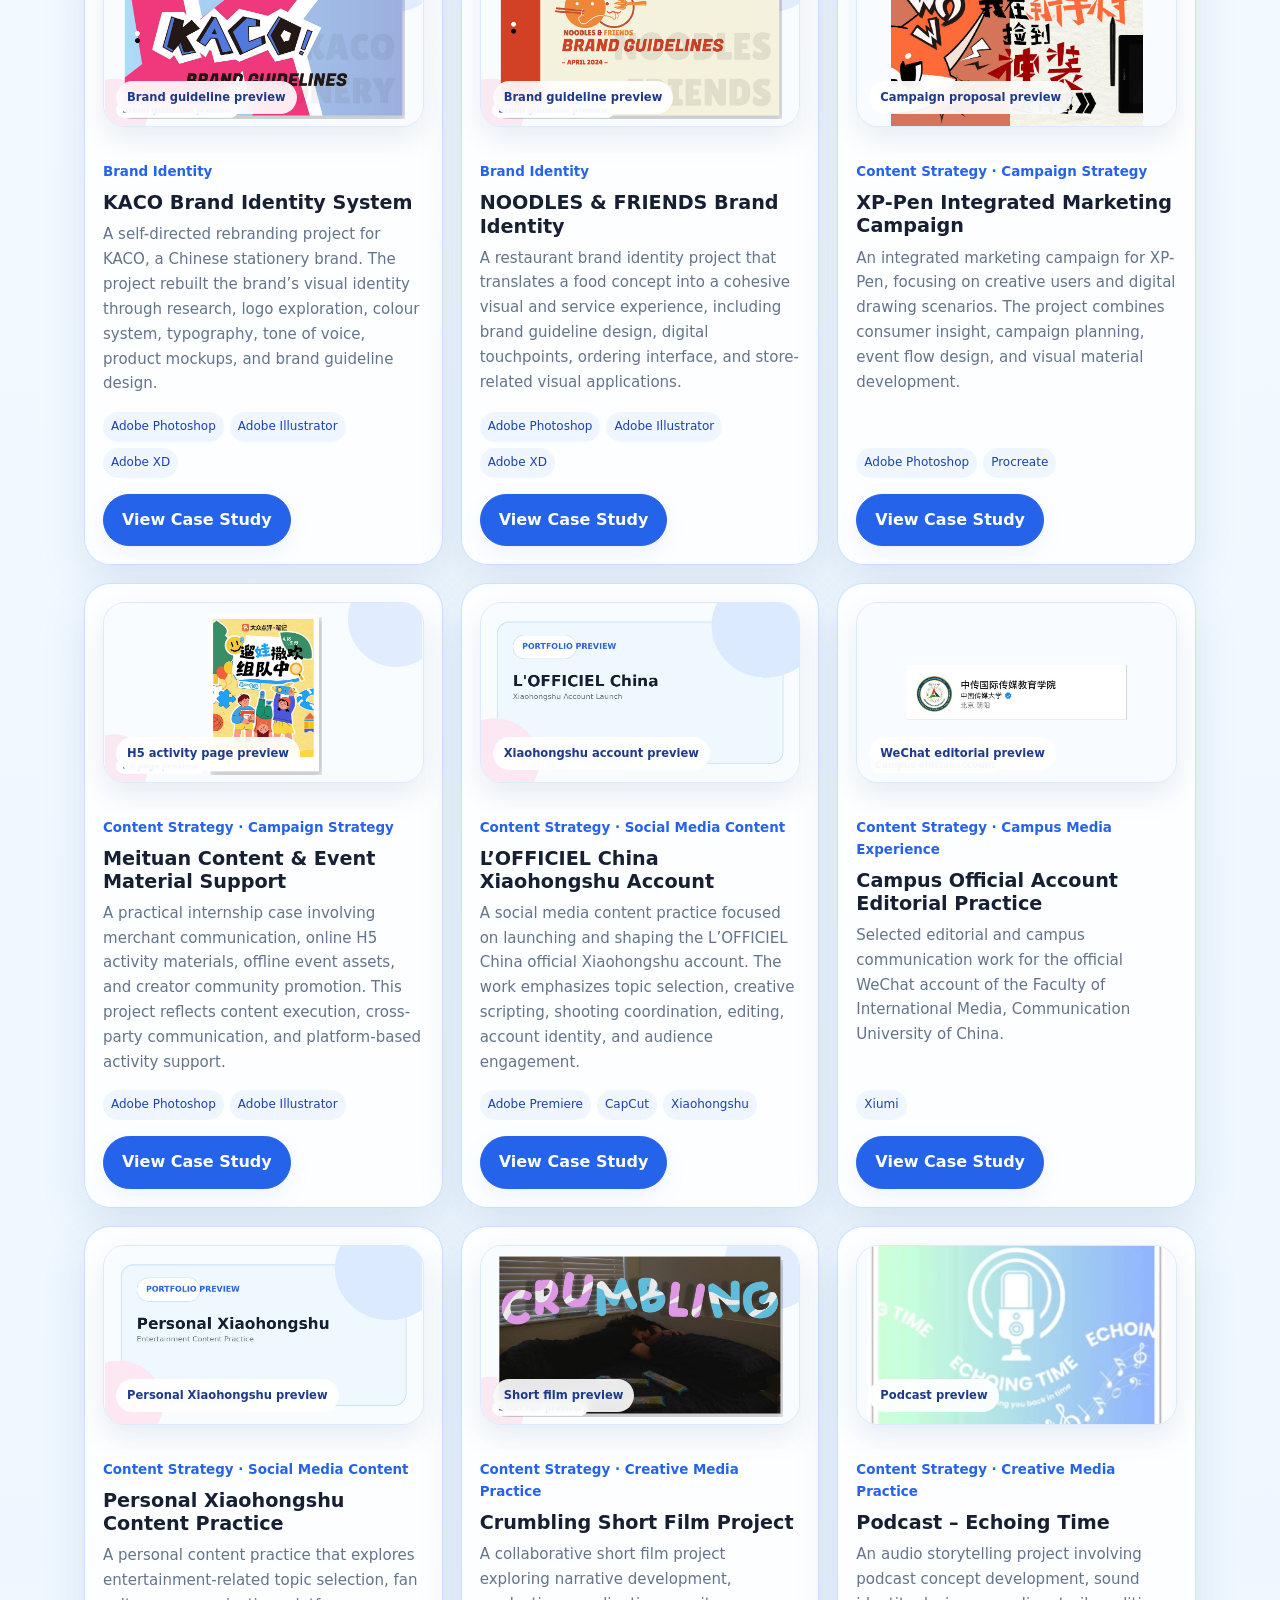
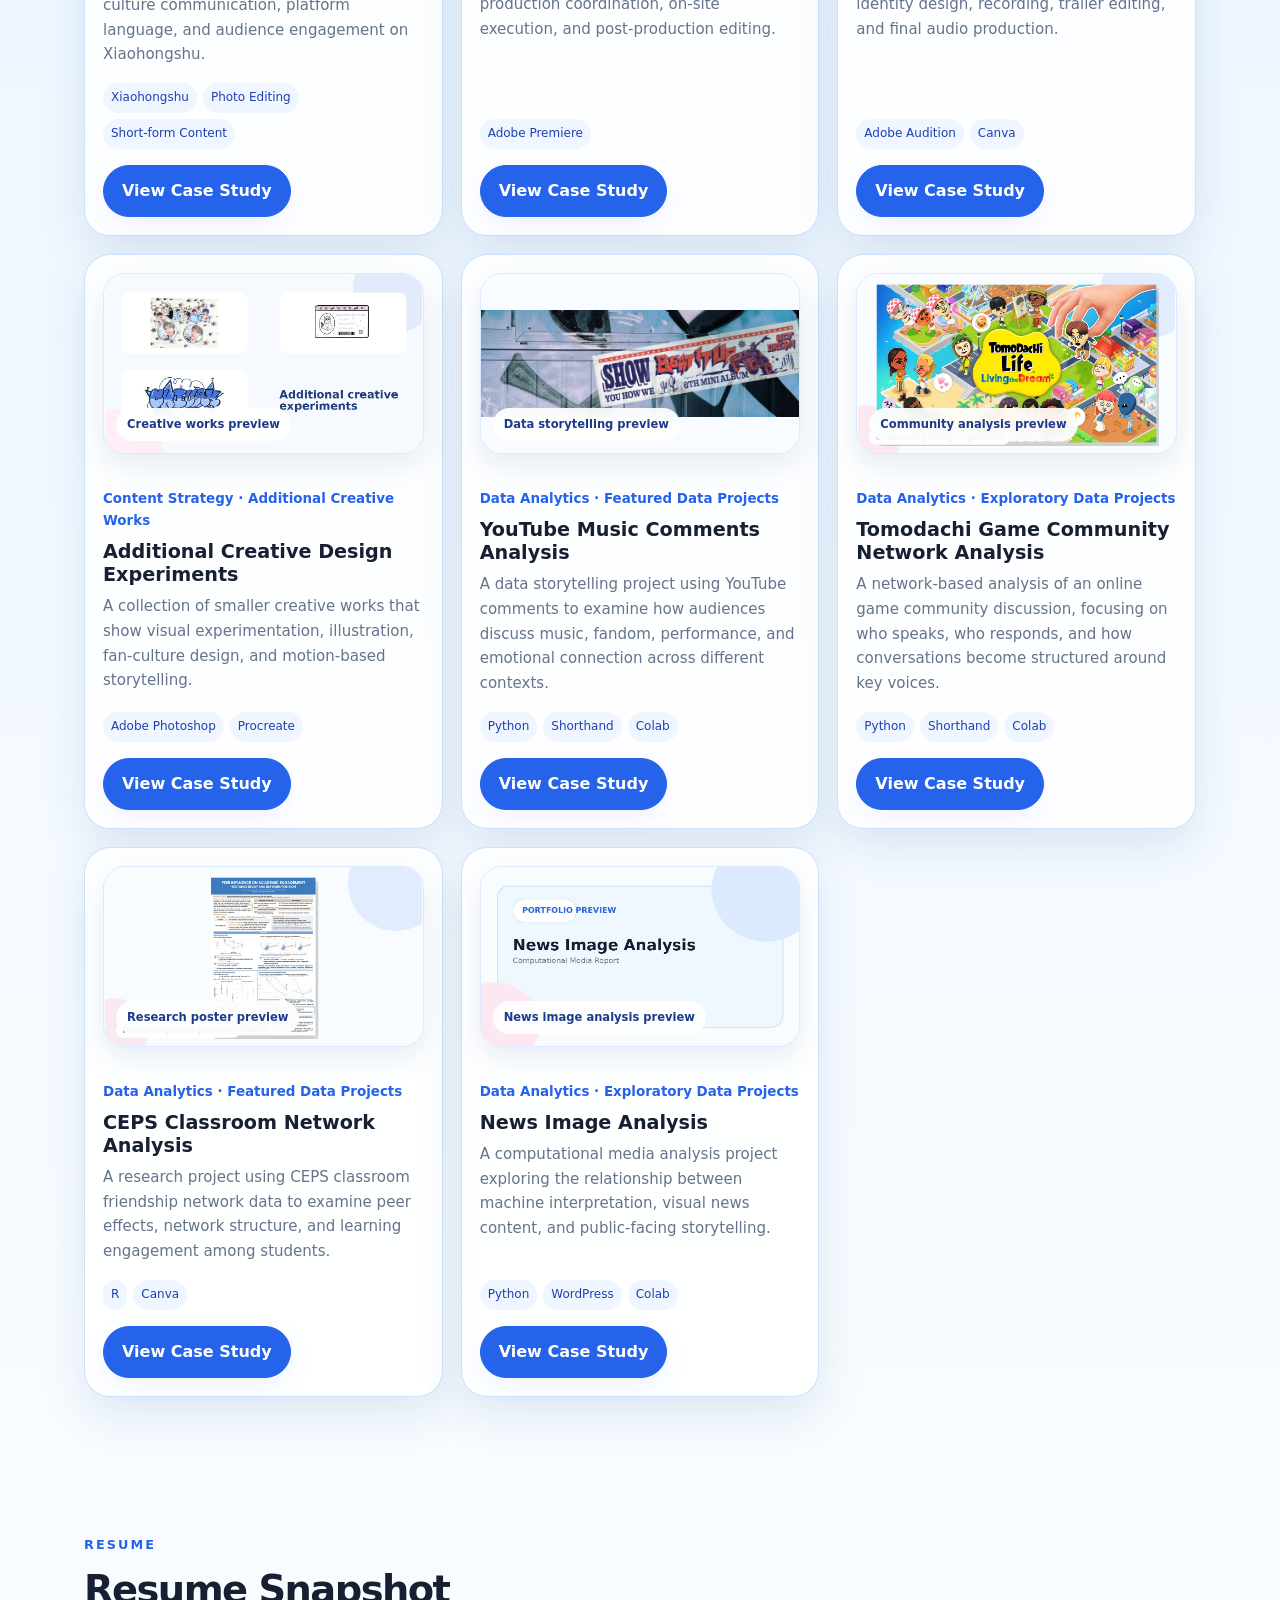
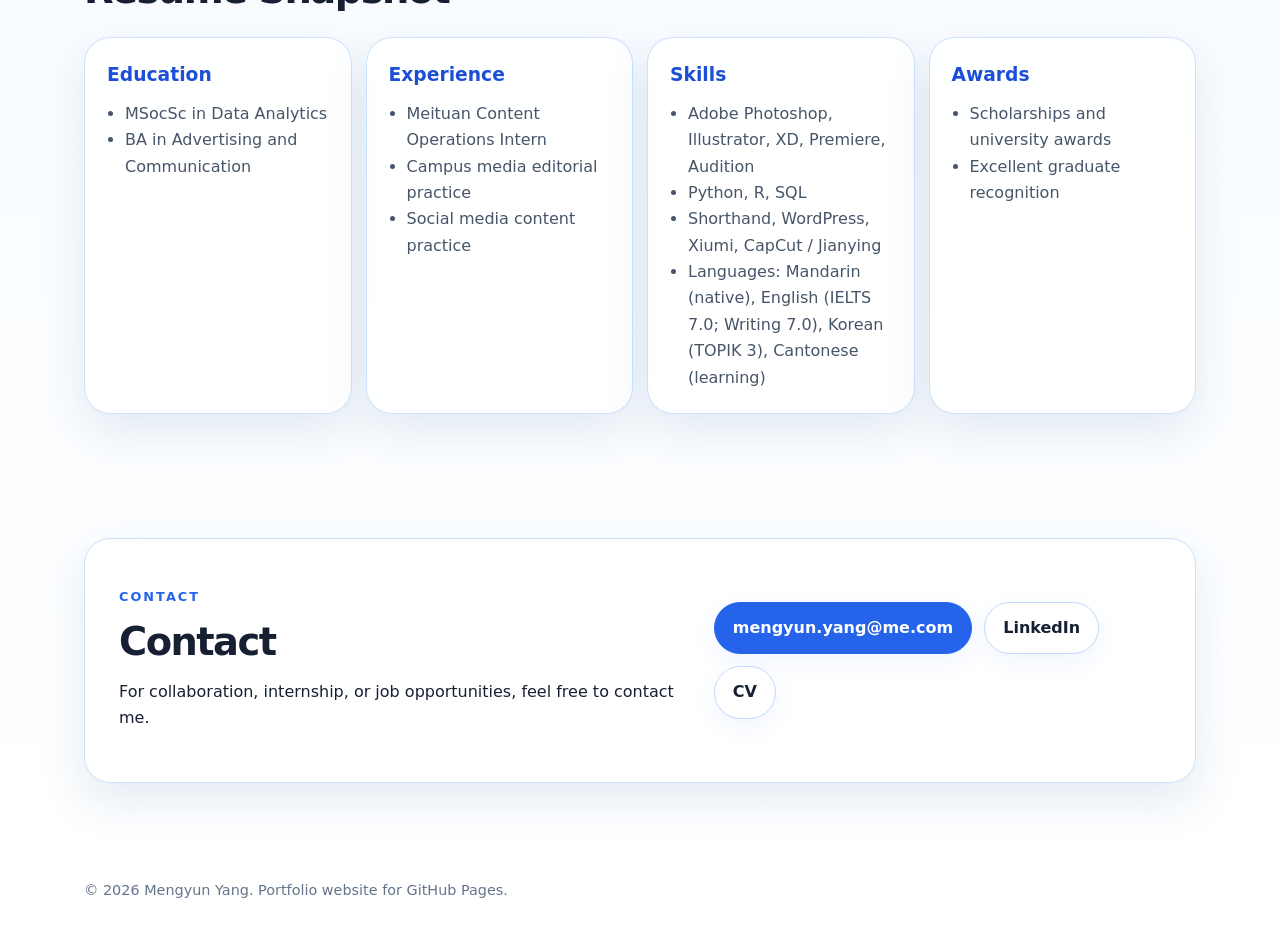
==== commit f042c00e: "Add files via upload" ====
--- a/index.html
+++ b/index.html
@@ -81,7 +81,7 @@
       <div class="resume-grid">
         <div class="card resume-box"><h3 data-i18n="education">Education</h3><ul><li>MSocSc in Data Analytics</li><li>BA in Advertising and Communication</li></ul></div>
         <div class="card resume-box"><h3 data-i18n="experience">Experience</h3><ul><li>Meituan Content Operations Intern</li><li>Campus media editorial practice</li><li>Social media content practice</li></ul></div>
-        <div class="card resume-box"><h3 data-i18n="skills">Skills</h3><ul><li>Adobe Photoshop, Illustrator, XD, Premiere, Audition</li><li>Python, R, SQL</li><li>Shorthand, WordPress, Xiumi, CapCut / Jianying</li></ul></div>
+        <div class="card resume-box"><h3 data-i18n="skills">Skills</h3><ul><li>Adobe Photoshop, Illustrator, XD, Premiere, Audition</li><li>Python, R, SQL</li><li>Shorthand, WordPress, Xiumi, CapCut / Jianying</li><li>Languages: Mandarin (native), English (IELTS 7.0; Writing 7.0), Korean (TOPIK 3), Cantonese (learning)</li></ul></div>
         <div class="card resume-box"><h3 data-i18n="awards">Awards</h3><ul><li>Scholarships and university awards</li><li>Excellent graduate recognition</li></ul></div>
       </div>
     </div>
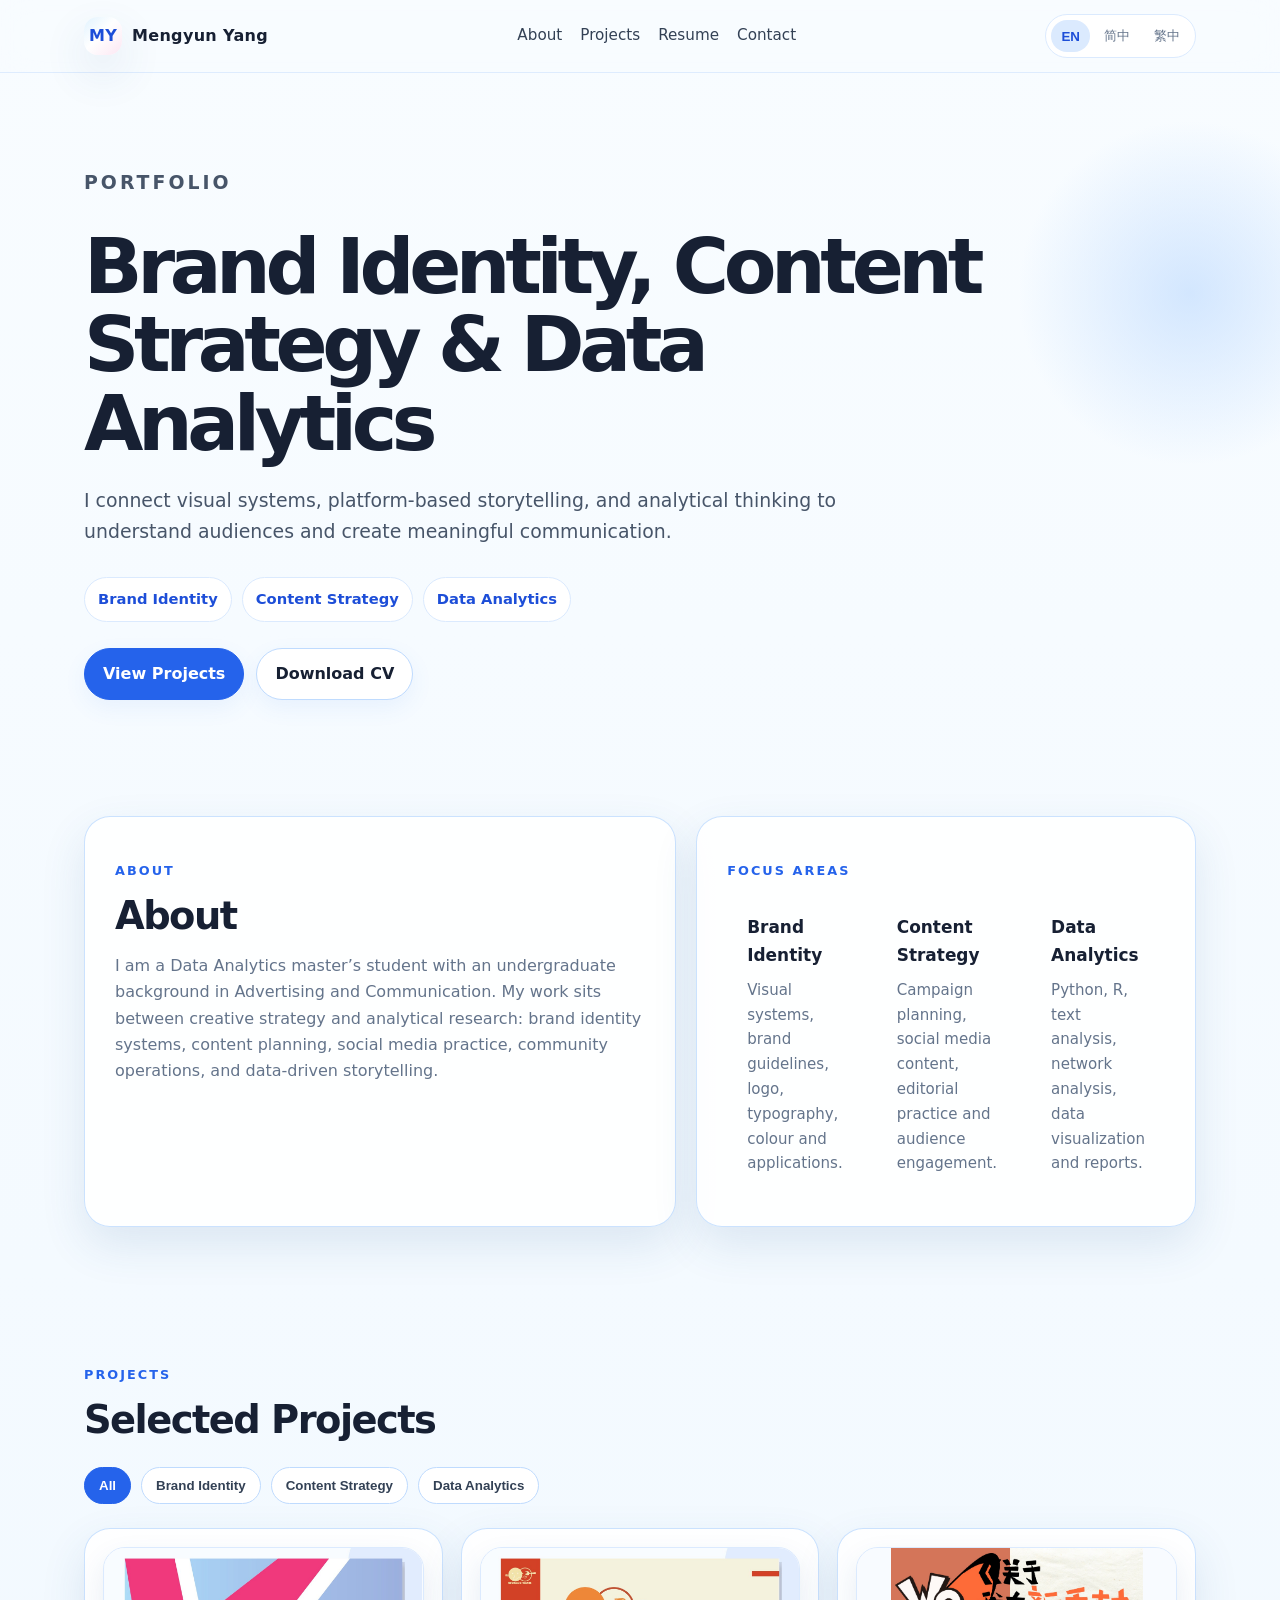
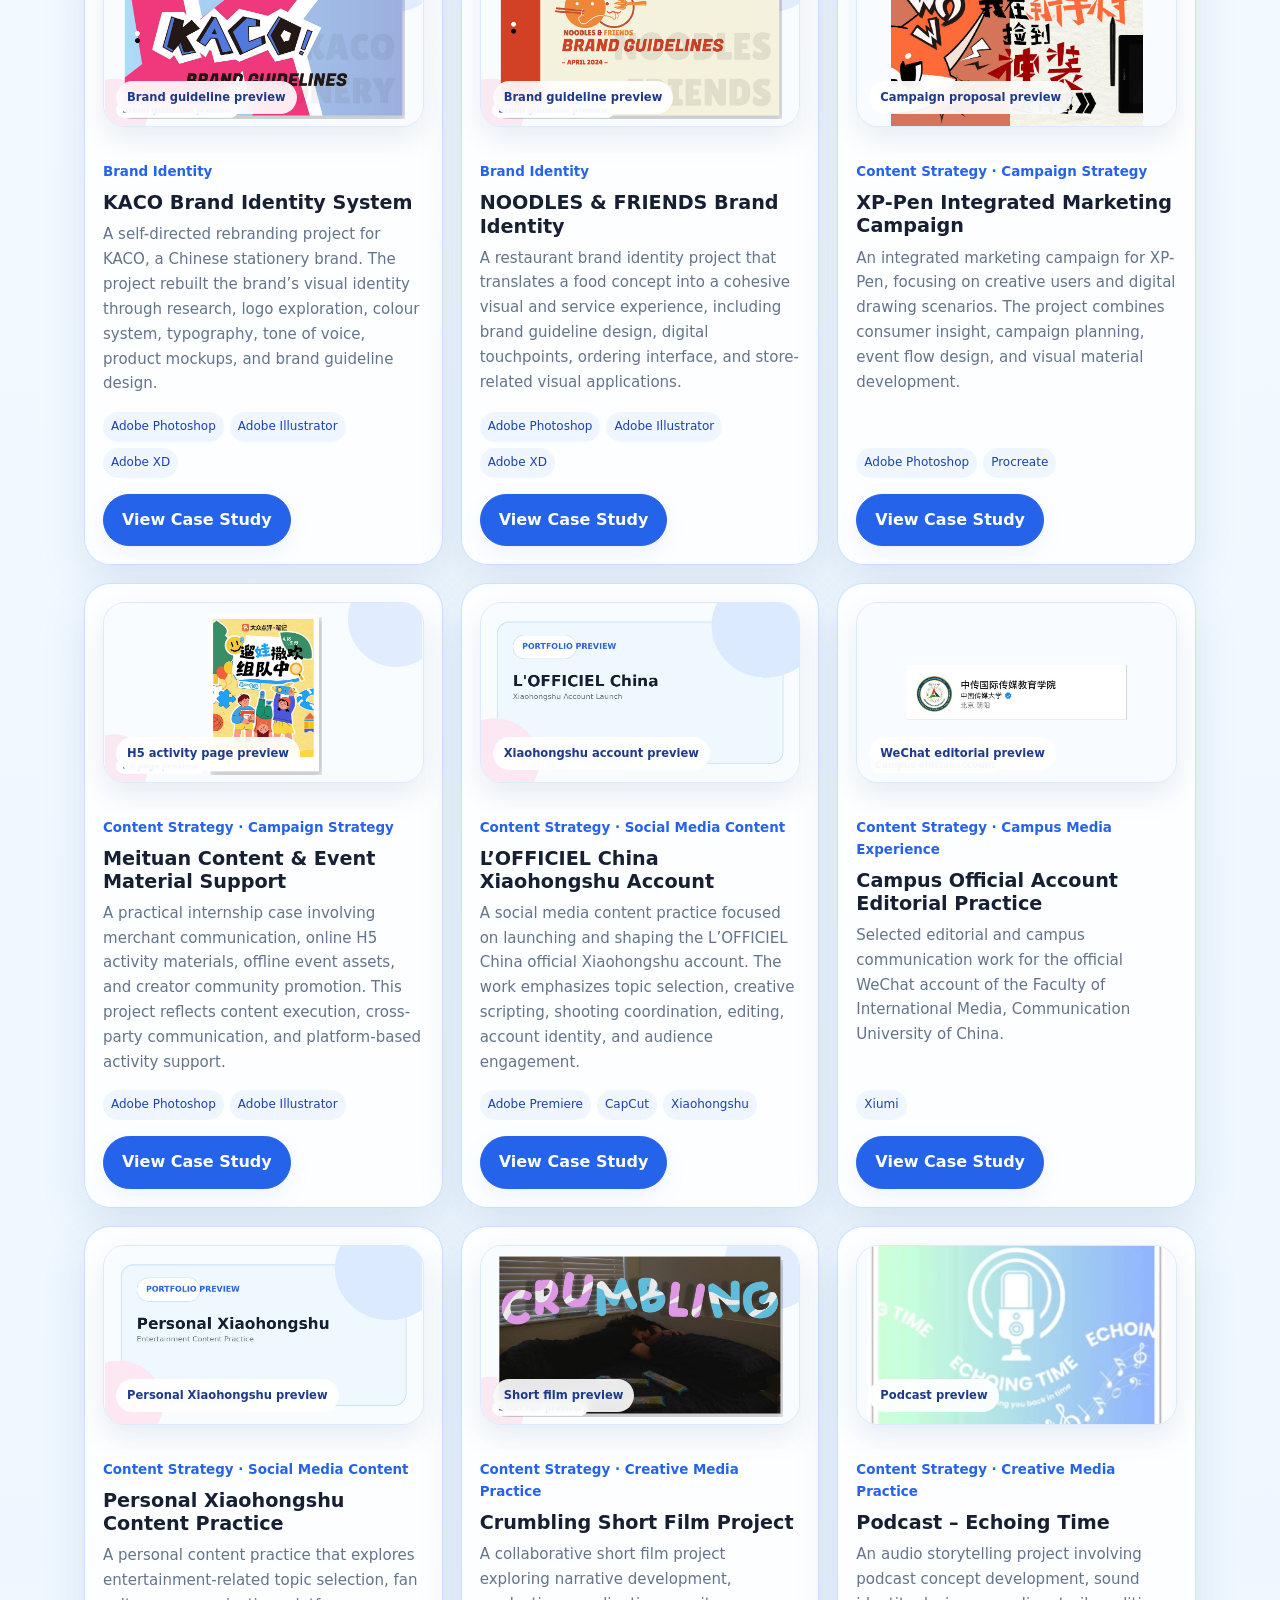
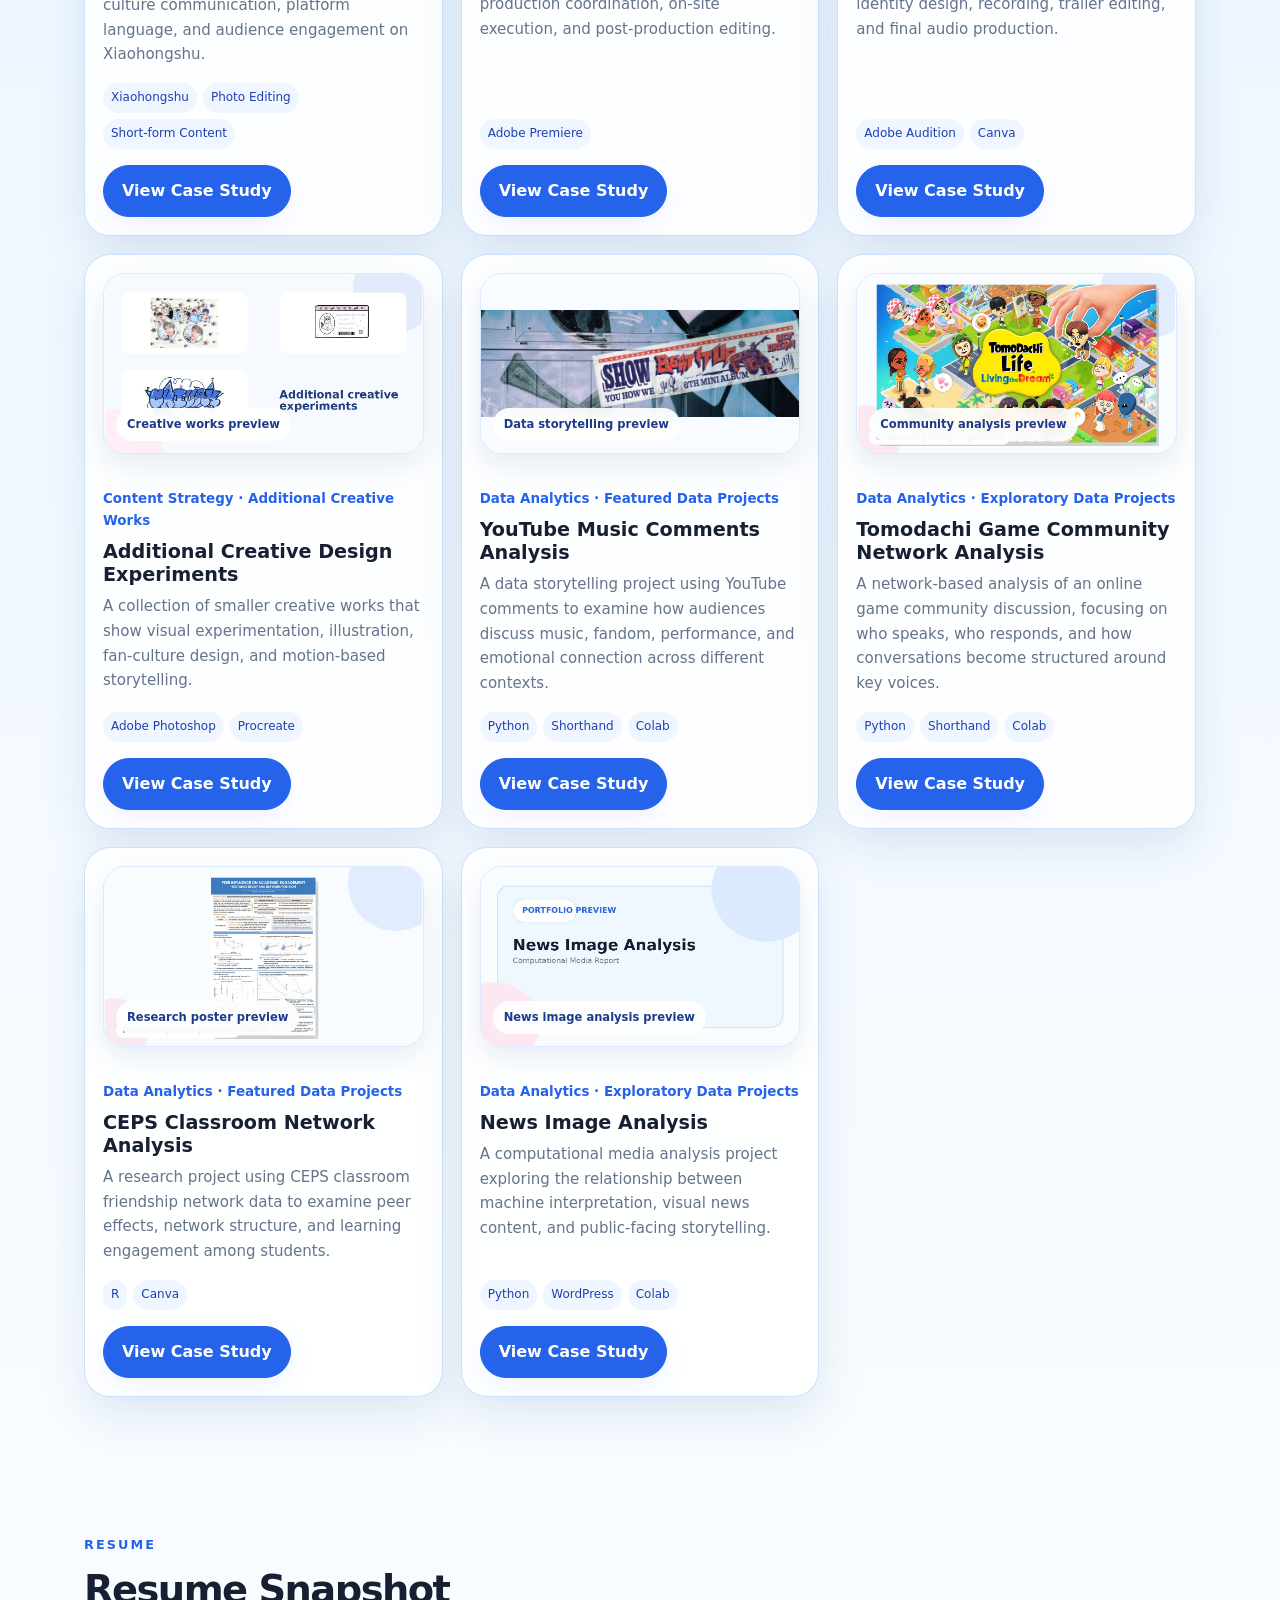
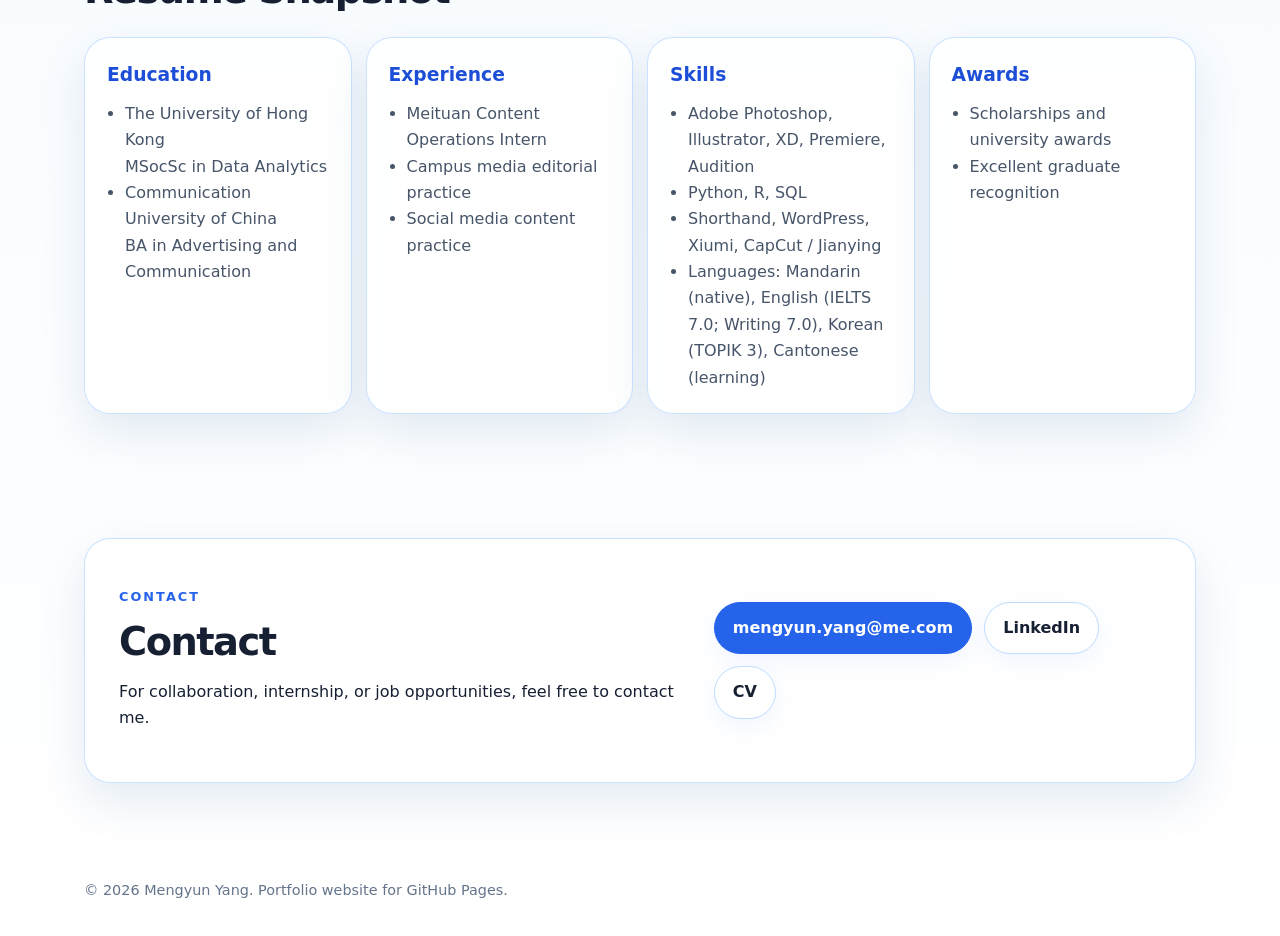
==== commit 6c78fbac: "Add files via upload" ====
--- a/index.html
+++ b/index.html
@@ -79,7 +79,7 @@
     <div class="container">
       <div class="section-head"><div><p class="kicker" data-i18n="nav.resume">Resume</p><h2 data-i18n="resumeTitle">Resume Snapshot</h2></div></div>
       <div class="resume-grid">
-        <div class="card resume-box"><h3 data-i18n="education">Education</h3><ul><li>MSocSc in Data Analytics</li><li>BA in Advertising and Communication</li></ul></div>
+        <div class="card resume-box"><h3 data-i18n="education">Education</h3><ul><li>The University of Hong Kong<br><span>MSocSc in Data Analytics</span></li><li>Communication University of China<br><span>BA in Advertising and Communication</span></li></ul></div>
         <div class="card resume-box"><h3 data-i18n="experience">Experience</h3><ul><li>Meituan Content Operations Intern</li><li>Campus media editorial practice</li><li>Social media content practice</li></ul></div>
         <div class="card resume-box"><h3 data-i18n="skills">Skills</h3><ul><li>Adobe Photoshop, Illustrator, XD, Premiere, Audition</li><li>Python, R, SQL</li><li>Shorthand, WordPress, Xiumi, CapCut / Jianying</li><li>Languages: Mandarin (native), English (IELTS 7.0; Writing 7.0), Korean (TOPIK 3), Cantonese (learning)</li></ul></div>
         <div class="card resume-box"><h3 data-i18n="awards">Awards</h3><ul><li>Scholarships and university awards</li><li>Excellent graduate recognition</li></ul></div>
